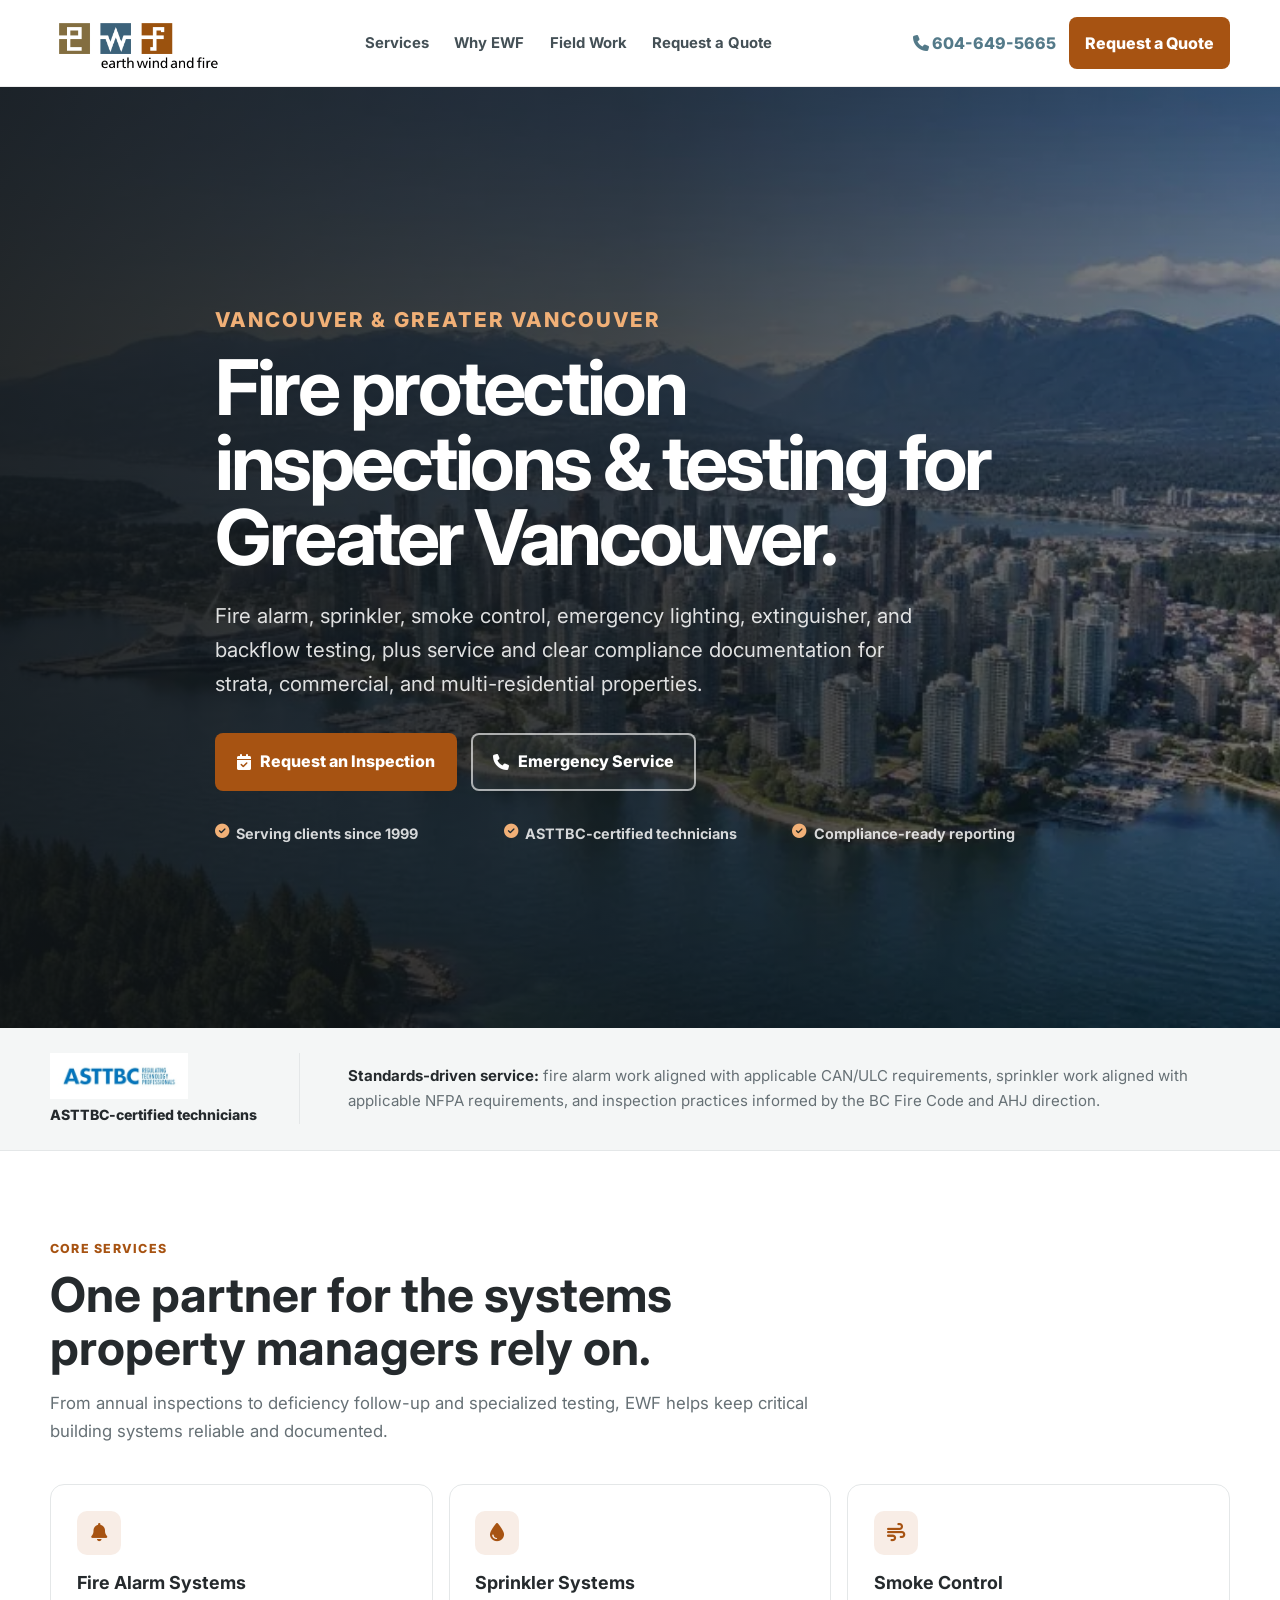
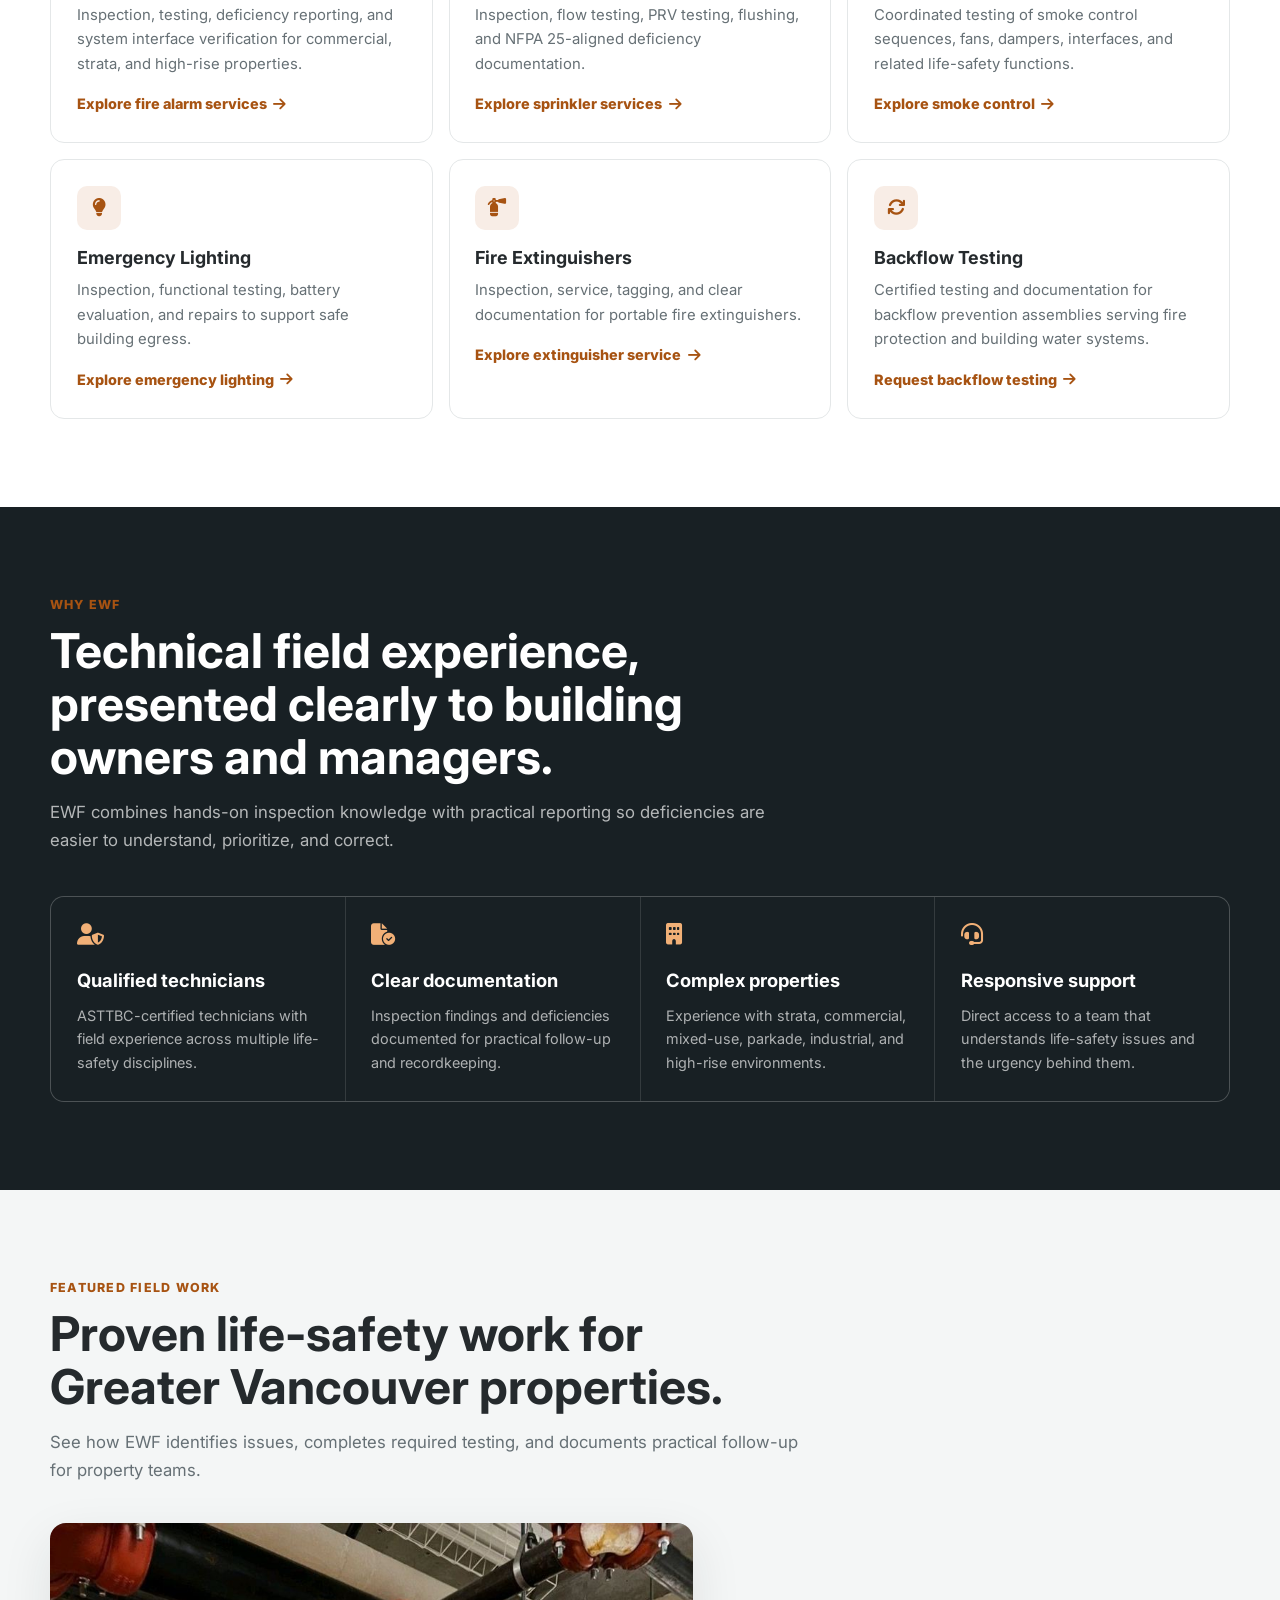
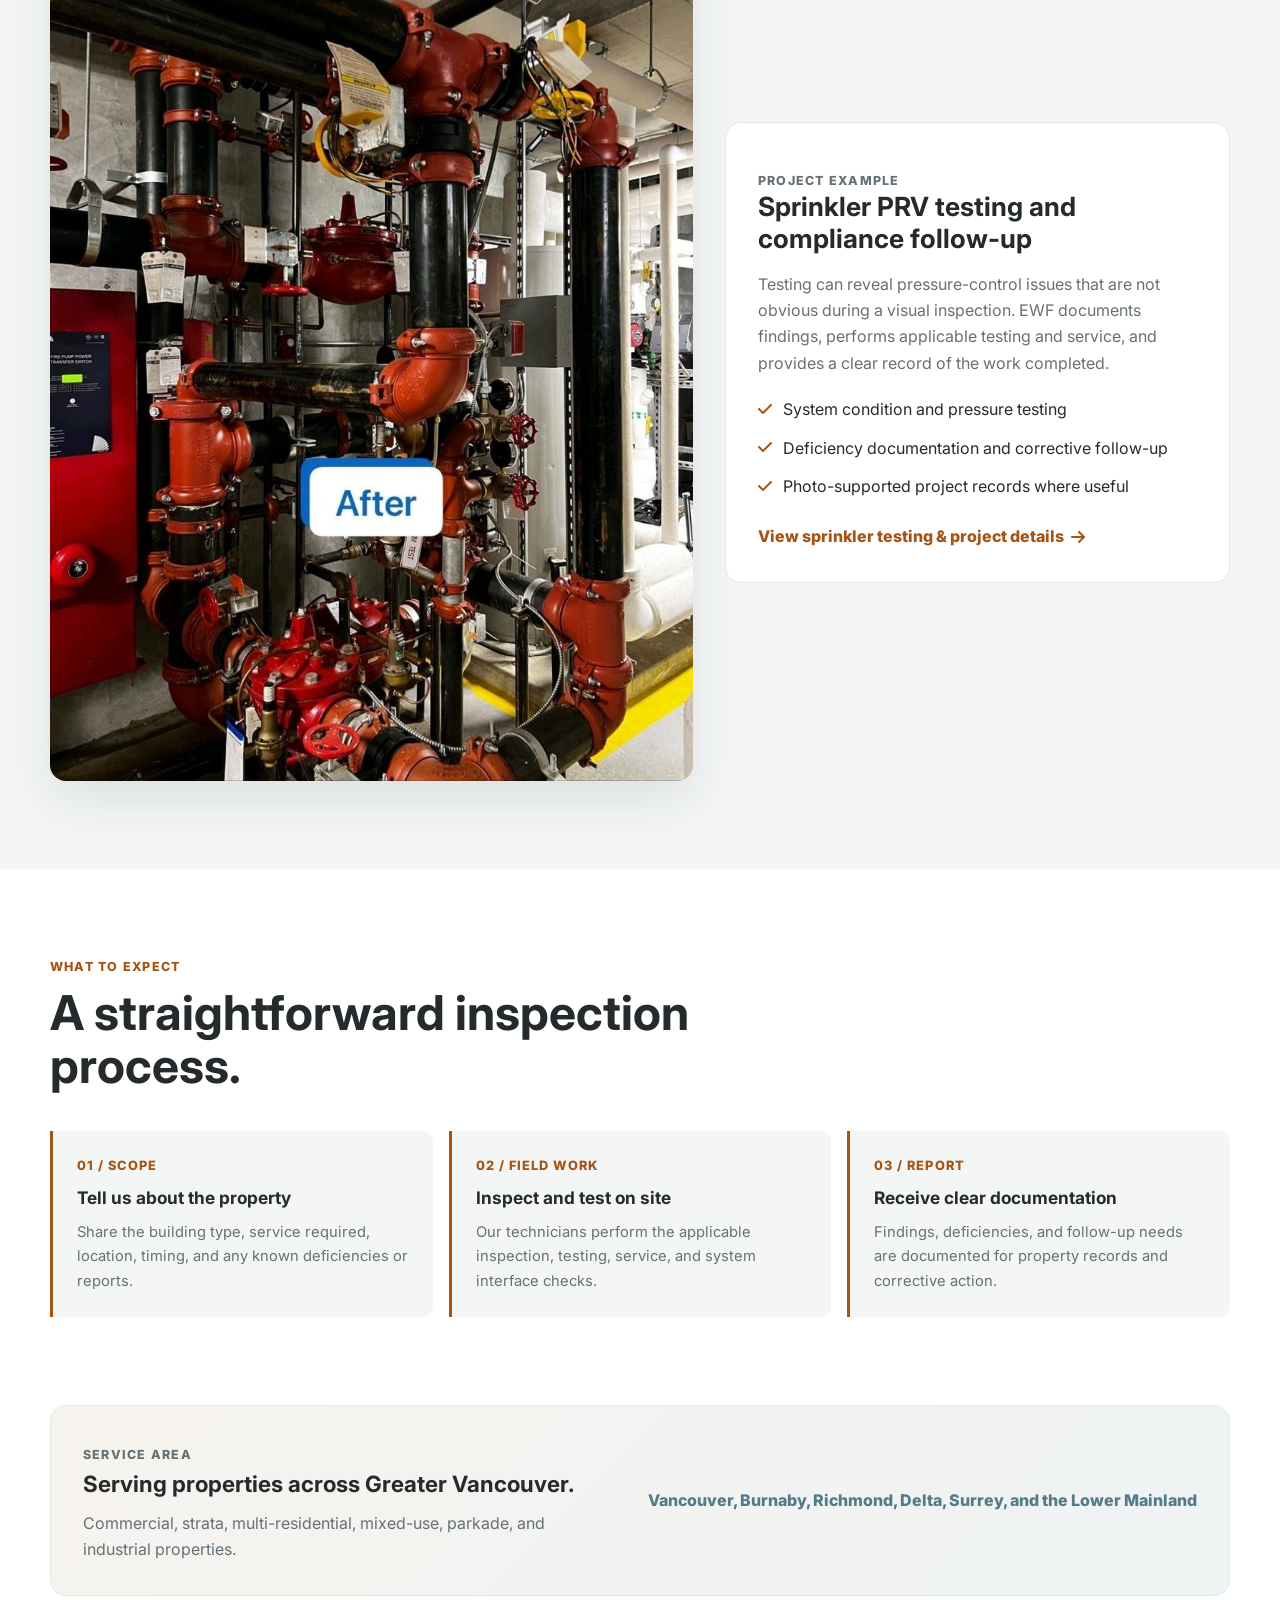
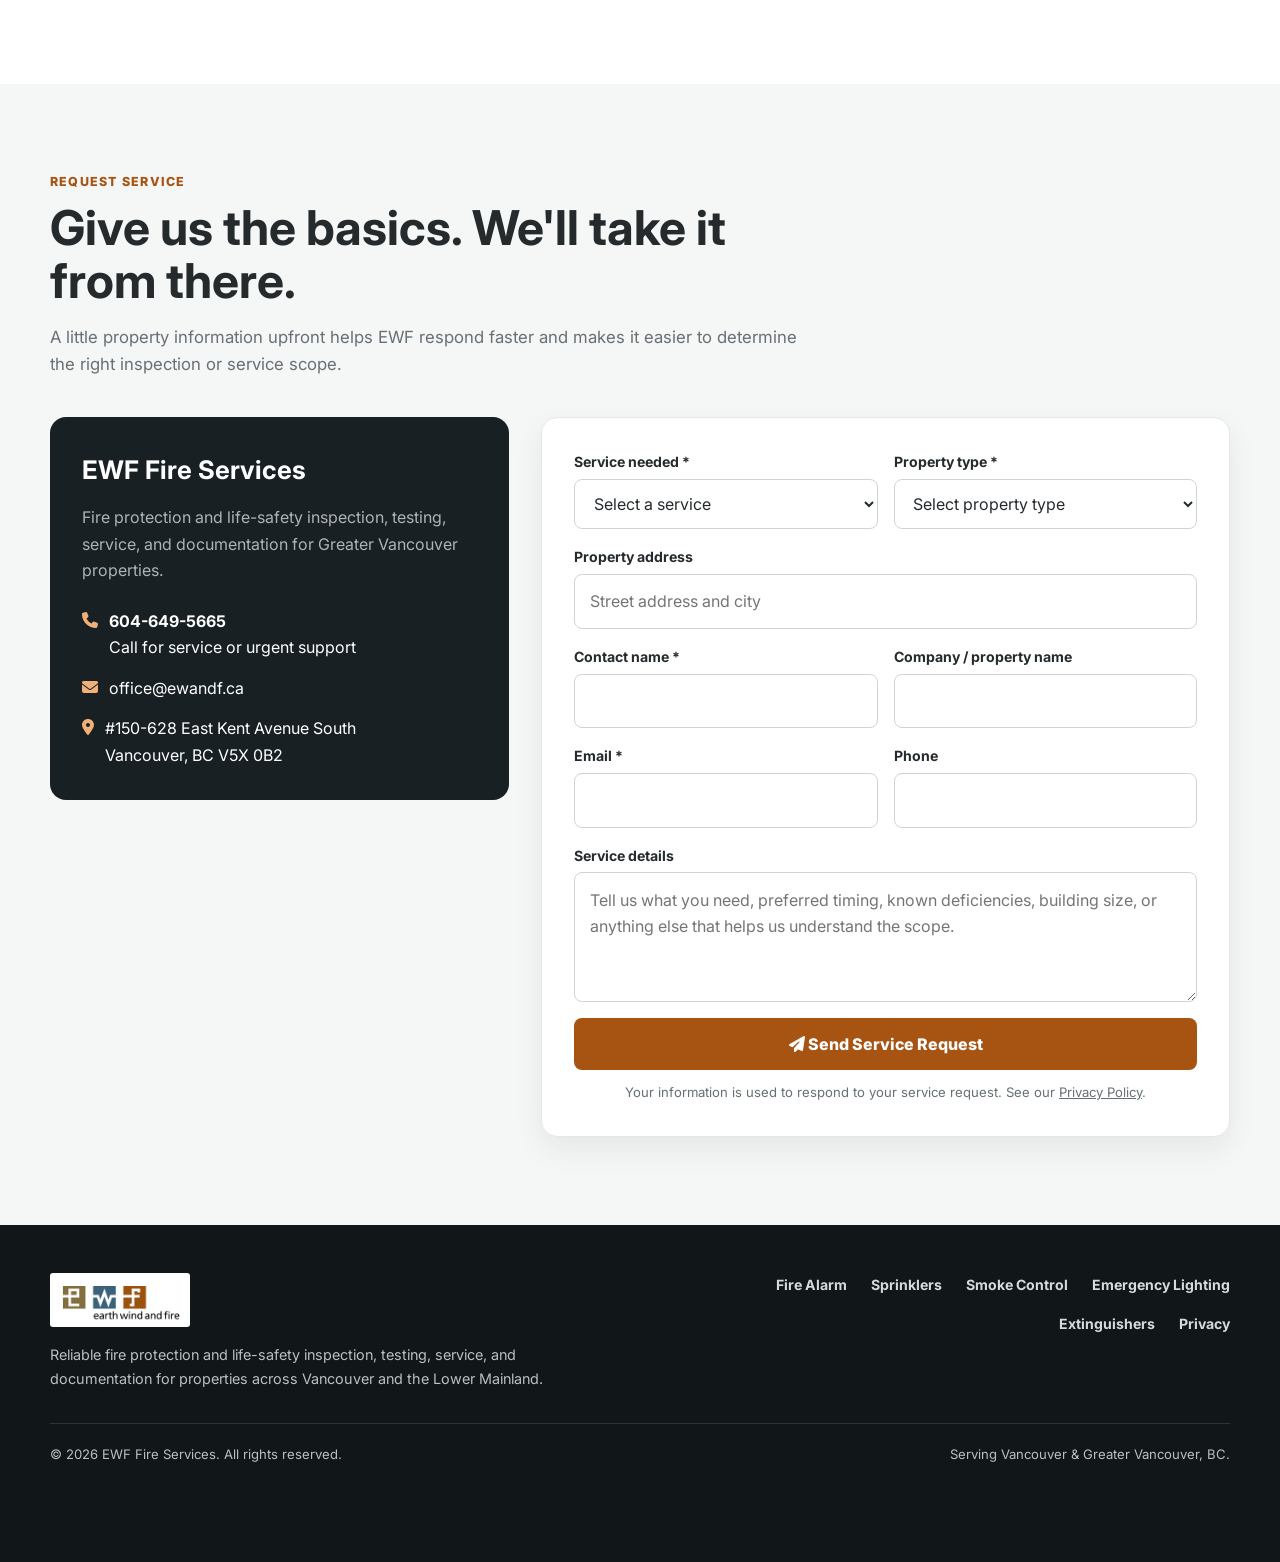
==== index.html @ 4144e609 "Restore canonical clean service URLs" ====
<!DOCTYPE html>
<html lang="en">
<head>
  <meta charset="UTF-8" />
  <meta name="viewport" content="width=device-width, initial-scale=1.0" />
  <meta name="description" content="EWF Fire Services provides fire alarm inspections, sprinkler testing, smoke control coordination, emergency lighting, fire extinguisher, and backflow services throughout Vancouver and the Lower Mainland, BC." />
  <title>Fire Alarm & Life Safety Services in Vancouver, BC | EWF Fire Services</title>
  <link rel="canonical" href="https://ewfservices.ca/" />
  <meta property="og:type" content="website" />
  <meta property="og:site_name" content="EWF Fire Services" />
  <meta property="og:title" content="Fire Alarm & Life Safety Services in Vancouver, BC | EWF Fire Services" />
  <meta property="og:description" content="Inspection, testing, service, and compliance documentation for strata and commercial properties across Greater Vancouver." />
  <meta property="og:url" content="https://ewfservices.ca/" />
  <meta property="og:image" content="https://ewfservices.ca/hero-background.webp" />
  <meta property="og:image:alt" content="EWF Fire Services technician performing fire and life-safety work" />
  <meta name="twitter:card" content="summary_large_image" />
  <meta name="twitter:title" content="Fire Alarm & Life Safety Services in Vancouver, BC | EWF Fire Services" />
  <meta name="twitter:description" content="Inspection, testing, service, and compliance documentation for strata and commercial properties across Greater Vancouver." />
  <meta name="twitter:image" content="https://ewfservices.ca/hero-background.webp" />
  <meta name="twitter:image:alt" content="EWF Fire Services technician performing fire and life-safety work" />
  <link rel="icon" type="image/x-icon" href="favicon.ico" />
  <link rel="preconnect" href="https://fonts.googleapis.com">
  <link rel="preconnect" href="https://fonts.gstatic.com" crossorigin>
  <link href="https://fonts.googleapis.com/css2?family=Inter:wght@400;500;600;700;800&display=swap" rel="stylesheet">
  <link rel="stylesheet" href="https://cdnjs.cloudflare.com/ajax/libs/font-awesome/6.4.0/css/all.min.css" integrity="sha512-iecdLmaskl7CVkqkXNQ/ZH/XLlvWZOJyj7Yy7tcenmpD1ypASozpmT/E0iPtmFIB46ZmdtAc9eNBvH0H/ZpiBw==" crossorigin="anonymous" referrerpolicy="no-referrer" />

  <script type="application/ld+json">
  {
    "@context": "https://schema.org",
    "@type": ["LocalBusiness", "ProfessionalService"],
    "name": "EWF Fire Services",
    "description": "Fire alarm inspections, sprinkler testing, smoke control system coordination, emergency lighting, fire extinguisher, and backflow services in Vancouver and the Lower Mainland, BC.",
    "url": "https://ewfservices.ca",
    "telephone": "+1-604-649-5665",
    "email": "office@ewandf.ca",
    "address": {
      "@type": "PostalAddress",
      "streetAddress": "#150-628 East Kent Avenue South",
      "addressLocality": "Vancouver",
      "addressRegion": "BC",
      "postalCode": "V5X 0B2",
      "addressCountry": "CA"
    },
    "areaServed": [
      { "@type": "City", "name": "Vancouver" },
      { "@type": "AdministrativeArea", "name": "Greater Vancouver, BC" }
    ],
    "hasOfferCatalog": {
      "@type": "OfferCatalog",
      "name": "Fire Protection & Life Safety Services",
      "itemListElement": [
        {"@type":"Offer","itemOffered":{"@type":"Service","name":"Fire Alarm Inspection & Testing","url":"https://ewfservices.ca/fire-alarm-systems"}},
        {"@type":"Offer","itemOffered":{"@type":"Service","name":"Sprinkler System Testing & NFPA 25 Compliance","url":"https://ewfservices.ca/sprinkler-systems"}},
        {"@type":"Offer","itemOffered":{"@type":"Service","name":"Smoke Control System Testing & Coordination","url":"https://ewfservices.ca/smoke-control-systems"}},
        {"@type":"Offer","itemOffered":{"@type":"Service","name":"Emergency Lighting Testing","url":"https://ewfservices.ca/emergency-lighting"}},
        {"@type":"Offer","itemOffered":{"@type":"Service","name":"Fire Extinguisher Service & Inspection","url":"https://ewfservices.ca/fire-extinguishers"}},
        {"@type":"Offer","itemOffered":{"@type":"Service","name":"Backflow Testing","url":"https://ewfservices.ca/#contact"}}
      ]
    }
  }
  </script>

  <style>
    :root {
      --earth: #857347;
      --wind: #547a89;
      --fire: #a75312;
      --fire-dark: #7d3c0b;
      --ink: #252a2d;
      --muted: #667075;
      --line: #e4e7e8;
      --panel: #f4f6f6;
      --white: #fff;
      --max: 1180px;
      --shadow: 0 18px 50px rgba(28, 37, 41, 0.10);
    }

    * { box-sizing: border-box; margin: 0; padding: 0; }
    html { scroll-behavior: smooth; scroll-padding-top: 92px; }
    body {
      font-family: 'Inter', -apple-system, BlinkMacSystemFont, 'Segoe UI', Arial, sans-serif;
      color: var(--ink);
      background: var(--white);
      line-height: 1.65;
    }
    img { max-width: 100%; display: block; }
    a { color: inherit; }
    button, input, select, textarea { font: inherit; }
    .skip-link { position: absolute; left: -9999px; top: 0; z-index: 9999; background: var(--ink); color: white; padding: .75rem 1rem; }
    .skip-link:focus { left: 1rem; top: 1rem; }
    .container { width: min(calc(100% - 2rem), var(--max)); margin-inline: auto; }
    .eyebrow { color: var(--fire); font-weight: 800; text-transform: uppercase; letter-spacing: .10em; font-size: .78rem; }
    .section-title { font-size: clamp(2rem, 4vw, 3rem); line-height: 1.1; margin-top: .6rem; max-width: 760px; }
    .section-lead { color: var(--muted); font-size: 1.05rem; max-width: 760px; margin-top: 1rem; }

    header {
      position: sticky; top: 0; z-index: 1000;
      background: rgba(255,255,255,.96);
      border-bottom: 1px solid rgba(0,0,0,.07);
      backdrop-filter: blur(12px);
    }
    .nav-shell { height: 86px; display: flex; align-items: center; justify-content: space-between; gap: 2rem; }
    .brand { display: flex; align-items: center; gap: .8rem; text-decoration: none; min-width: 0; }
    .brand img { height: 58px; width: auto; }
    .brand-fallback { display: none; font-weight: 800; letter-spacing: .02em; }
    nav { display: flex; align-items: center; gap: 1.6rem; }
    nav a { text-decoration: none; color: #445056; font-weight: 700; font-size: .93rem; }
    nav a:hover, nav a:focus-visible { color: var(--fire); }
    .nav-actions { display: flex; align-items: center; gap: .8rem; }
    .call-link { text-decoration: none; font-weight: 800; color: var(--wind); white-space: nowrap; }
    .nav-cta { text-decoration: none; background: var(--fire); color: white; padding: .78rem 1rem; border-radius: 8px; font-weight: 800; white-space: nowrap; }
    .menu-toggle { display: none; width: 44px; height: 44px; border: 1px solid var(--line); border-radius: 8px; background: white; color: var(--ink); cursor: pointer; }

    .hero {
      color: white;
      background:
        linear-gradient(90deg, rgba(16,20,22,.91) 0%, rgba(16,20,22,.78) 50%, rgba(16,20,22,.48) 100%),
        url('hero-background.webp') center/cover no-repeat;
      min-height: 620px;
      display: grid;
      align-items: center;
    }
    .hero-inner { padding: 6.5rem 0 6rem; max-width: 850px; }
    .hero .eyebrow { color: #f1b077; }
    .hero h1 { font-size: clamp(2.8rem, 6vw, 5.2rem); line-height: .98; letter-spacing: -.045em; max-width: 900px; margin-top: .8rem; }
    .hero p { color: rgba(255,255,255,.86); font-size: clamp(1.06rem, 2vw, 1.28rem); max-width: 720px; margin-top: 1.5rem; }
    .hero-actions { display: flex; gap: .9rem; flex-wrap: wrap; margin-top: 2rem; }
    .btn { display: inline-flex; align-items: center; justify-content: center; gap: .55rem; min-height: 50px; padding: .86rem 1.25rem; border-radius: 8px; font-weight: 800; text-decoration: none; border: 2px solid transparent; }
    .btn-primary { background: var(--fire); color: white; }
    .btn-primary:hover { background: var(--fire-dark); }
    .btn-secondary { color: white; border-color: rgba(255,255,255,.62); background: rgba(255,255,255,.06); }
    .btn-secondary:hover { background: rgba(255,255,255,.14); }
    .hero-proof { display: grid; grid-template-columns: repeat(3, minmax(0, 1fr)); gap: .75rem 1rem; margin-top: 2.1rem; max-width: 850px; color: rgba(255,255,255,.82); font-size: .9rem; font-weight: 700; }
    .hero-proof span { display: flex; align-items: flex-start; gap: .45rem; line-height: 1.35; }
    .hero-proof i { color: #f1b077; }

    .standards-bar { background: var(--panel); border-bottom: 1px solid var(--line); }
    .standards-inner { display: grid; grid-template-columns: minmax(220px, 250px) minmax(0, 1fr); gap: 3rem; align-items: center; padding: 1.6rem 0; }
    .asttbc { display: flex; flex-direction: column; align-items: flex-start; gap: .45rem; min-width: 0; padding-right: 2rem; border-right: 1px solid var(--line); font-weight: 800; }
    .asttbc img { height: 46px; width: auto; }
    .asttbc span { color: var(--ink); font-size: .88rem; line-height: 1.25; }
    .standards-copy { color: var(--muted); font-size: .94rem; }
    .standards-copy strong { color: var(--ink); }

    section { padding: 5.5rem 0; }
    .services { background: white; }
    .services-grid { display: grid; grid-template-columns: repeat(3, 1fr); gap: 1rem; margin-top: 2.4rem; }
    .service-card { border: 1px solid var(--line); border-radius: 14px; padding: 1.6rem; background: white; transition: transform .2s ease, box-shadow .2s ease, border-color .2s ease; }
    .service-card:hover { transform: translateY(-3px); box-shadow: var(--shadow); border-color: #d6c1b3; }
    .service-icon { width: 44px; height: 44px; border-radius: 10px; background: #f8ede6; color: var(--fire); display: grid; place-items: center; font-size: 1.15rem; }
    .service-card h3 { margin-top: 1rem; font-size: 1.12rem; line-height: 1.3; }
    .service-card p { color: var(--muted); margin-top: .55rem; font-size: .93rem; }
    .service-card a { display: inline-flex; gap: .4rem; align-items: center; margin-top: 1rem; color: var(--fire); font-weight: 800; text-decoration: none; font-size: .9rem; }

    .trust { background: #182024; color: white; }
    .trust .section-title { color: white; }
    .trust .section-lead { color: rgba(255,255,255,.68); }
    .trust-grid { display: grid; grid-template-columns: repeat(4, 1fr); gap: 1px; background: rgba(255,255,255,.12); margin-top: 2.6rem; border: 1px solid rgba(255,255,255,.12); border-radius: 14px; overflow: hidden; }
    .trust-item { padding: 1.6rem; background: #182024; min-height: 160px; }
    .trust-item strong { display: block; font-size: 1.15rem; margin-top: 1rem; }
    .trust-item p { color: rgba(255,255,255,.65); font-size: .9rem; margin-top: .5rem; }
    .trust-item i { color: #f1b077; font-size: 1.35rem; }

    .work { background: var(--panel); }
    .work-grid { display: grid; grid-template-columns: 1.12fr .88fr; gap: 2rem; align-items: center; margin-top: 2.4rem; }
    .work-photo { border-radius: 16px; overflow: hidden; min-height: 390px; background: #dfe4e6; box-shadow: var(--shadow); }
    .work-photo img { width: 100%; height: 100%; min-height: 390px; object-fit: cover; }
    .work-copy { background: white; border: 1px solid var(--line); border-radius: 16px; padding: 2rem; }
    .work-copy h3 { font-size: 1.65rem; line-height: 1.2; }
    .work-copy p { color: var(--muted); margin-top: 1rem; }
    .check-list { list-style: none; margin-top: 1.25rem; display: grid; gap: .75rem; }
    .check-list li { display: flex; gap: .7rem; align-items: flex-start; }
    .check-list i { color: var(--fire); margin-top: .3rem; }
    .text-link { color: var(--fire); font-weight: 800; text-decoration: none; display: inline-flex; gap: .45rem; align-items: center; margin-top: 1.5rem; }

    .process-grid { display: grid; grid-template-columns: repeat(3, 1fr); gap: 1rem; margin-top: 2.4rem; }
    .process-card { padding: 1.5rem; border-left: 3px solid var(--fire); background: var(--panel); border-radius: 0 10px 10px 0; }
    .process-card .num { color: var(--fire); font-weight: 800; font-size: .8rem; letter-spacing: .08em; }
    .process-card h3 { margin-top: .45rem; font-size: 1.08rem; }
    .process-card p { color: var(--muted); font-size: .92rem; margin-top: .5rem; }

    .service-area { padding-top: 0; }
    .area-box { background: linear-gradient(135deg, #f7f3ef, #eef3f4); border: 1px solid var(--line); border-radius: 16px; padding: 2rem; display: grid; grid-template-columns: 1fr auto; gap: 2rem; align-items: center; }
    .area-box h3 { font-size: 1.4rem; }
    .area-box p { color: var(--muted); margin-top: .45rem; }
    .area-cities { font-weight: 800; color: var(--wind); }

    .contact { background: #f5f6f6; }
    .contact-grid { display: grid; grid-template-columns: .8fr 1.2fr; gap: 2rem; margin-top: 2.4rem; align-items: start; }
    .contact-card { background: #182024; color: white; border-radius: 16px; padding: 2rem; }
    .contact-card h3 { font-size: 1.6rem; }
    .contact-card p { color: rgba(255,255,255,.66); margin-top: .8rem; }
    .contact-links { margin-top: 1.5rem; display: grid; gap: .9rem; }
    .contact-links a, .contact-links div { display: flex; align-items: flex-start; gap: .7rem; text-decoration: none; }
    .contact-links i { color: #f1b077; margin-top: .25rem; }

    form { background: white; border: 1px solid var(--line); border-radius: 16px; padding: 2rem; box-shadow: 0 12px 30px rgba(28,37,41,.07); }
    .form-grid { display: grid; grid-template-columns: 1fr 1fr; gap: 1rem; }
    .field { display: grid; gap: .35rem; }
    .field.full { grid-column: 1 / -1; }
    label { font-weight: 700; font-size: .88rem; }
    input, select, textarea { width: 100%; border: 1px solid #cfd5d7; border-radius: 8px; padding: .82rem .9rem; background: white; color: var(--ink); }
    input:focus, select:focus, textarea:focus { outline: 3px solid rgba(84,122,137,.16); border-color: var(--wind); }
    textarea { min-height: 130px; resize: vertical; }
    .submit-btn { width: 100%; margin-top: 1rem; border: 0; background: var(--fire); color: white; min-height: 52px; border-radius: 8px; font-weight: 800; cursor: pointer; }
    .submit-btn:hover { background: var(--fire-dark); }
    .form-note { color: var(--muted); font-size: .82rem; margin-top: .75rem; text-align: center; }
    .honeypot { position: absolute; left: -9999px; }

    footer { background: #111719; color: #b8c0c3; padding: 3rem 0 6rem; }
    .footer-grid { display: grid; grid-template-columns: 1.2fr .8fr; gap: 2rem; }
    .footer-brand img { height: 54px; width: auto; padding: .35rem; border-radius: 3px; background: white; }
    .footer-brand p { margin-top: 1rem; max-width: 560px; font-size: .9rem; }
    .footer-links { display: flex; gap: 1rem 1.5rem; flex-wrap: wrap; justify-content: flex-end; align-content: flex-start; }
    .footer-links a { text-decoration: none; color: #d5dbdd; font-weight: 700; font-size: .88rem; }
    .footer-bottom { border-top: 1px solid #2a3337; margin-top: 2rem; padding-top: 1.3rem; display: flex; justify-content: space-between; gap: 1rem; flex-wrap: wrap; font-size: .82rem; }

    .mobile-action-bar { display: none; }

    @media (max-width: 960px) {
      nav { position: fixed; inset: 86px 1rem auto 1rem; background: white; box-shadow: var(--shadow); border: 1px solid var(--line); border-radius: 12px; padding: 1rem; flex-direction: column; align-items: stretch; gap: .25rem; transform: translateY(-12px); opacity: 0; pointer-events: none; transition: .18s ease; }
      nav.open { transform: translateY(0); opacity: 1; pointer-events: auto; }
      nav a { padding: .8rem; border-radius: 8px; }
      nav a:hover { background: var(--panel); }
      .menu-toggle { display: inline-grid; place-items: center; }
      .nav-actions .nav-cta { display: none; }
      .services-grid { grid-template-columns: repeat(2, 1fr); }
      .trust-grid { grid-template-columns: repeat(2, 1fr); }
      .work-grid, .contact-grid { grid-template-columns: 1fr; }
      .process-grid { grid-template-columns: 1fr; }
      .area-box { grid-template-columns: 1fr; }
    }

    @media (max-width: 640px) {
      .container { width: min(calc(100% - 1.25rem), var(--max)); }
      .nav-shell { height: 74px; }
      nav { inset: 74px .65rem auto .65rem; }
      .brand img { height: 48px; }
      .call-link { display: none; }
      .hero { min-height: auto; }
      .hero-inner { padding: 5.5rem 0 5rem; }
      .hero-actions { display: grid; grid-template-columns: 1fr; }
      .hero-proof { grid-template-columns: 1fr; gap: .65rem; }
      .standards-inner { grid-template-columns: 1fr; gap: 1rem; }
      .asttbc { padding-right: 0; padding-bottom: 1rem; border-right: 0; border-bottom: 1px solid var(--line); }
      section { padding: 4.2rem 0; }
      .services-grid, .trust-grid { grid-template-columns: 1fr; }
      .form-grid { grid-template-columns: 1fr; }
      .field.full { grid-column: auto; }
      .footer-grid { grid-template-columns: 1fr; }
      .footer-links { justify-content: flex-start; }
      footer { padding-bottom: 5.8rem; }
      .mobile-action-bar {
        position: fixed; bottom: 0; left: 0; right: 0; z-index: 1100;
        display: grid; grid-template-columns: 1fr 1fr; gap: 1px;
        background: #d8dcde; border-top: 1px solid #d8dcde;
      }
      .mobile-action-bar a { min-height: 58px; display: flex; align-items: center; justify-content: center; gap: .45rem; text-decoration: none; font-weight: 800; background: white; color: var(--ink); }
      .mobile-action-bar a:last-child { background: var(--fire); color: white; }
    }
  </style>

  <!-- Google tag (gtag.js) -->
  <script async src="https://www.googletagmanager.com/gtag/js?id=G-9ZJPP9CTGQ"></script>
  <script>
    window.dataLayer = window.dataLayer || [];
    function gtag(){dataLayer.push(arguments);}
    gtag('js', new Date());
    gtag('config', 'G-9ZJPP9CTGQ');
  </script>
</head>
<body>
  <a class="skip-link" href="#main">Skip to content</a>

  <header>
    <div class="container nav-shell">
      <a class="brand" href="/" aria-label="EWF Fire Services home">
        <img src="logo.png" alt="EWF Fire Services" onerror="this.style.display='none'; this.nextElementSibling.style.display='inline';" />
        <span class="brand-fallback">EWF FIRE SERVICES</span>
      </a>

      <nav id="primary-nav" aria-label="Primary navigation">
        <a href="#services">Services</a>
        <a href="#why-ewf">Why EWF</a>
        <a href="#work">Field Work</a>
        <a href="#contact">Request a Quote</a>
      </nav>

      <div class="nav-actions">
        <a class="call-link" href="tel:6046495665"><i class="fa-solid fa-phone"></i> 604-649-5665</a>
        <a class="nav-cta" href="#contact">Request a Quote</a>
        <button class="menu-toggle" type="button" aria-expanded="false" aria-controls="primary-nav" aria-label="Open menu">
          <i class="fa-solid fa-bars"></i>
        </button>
      </div>
    </div>
  </header>

  <main id="main">
    <section class="hero">
      <div class="container hero-inner">
        <p class="eyebrow">Vancouver & Greater Vancouver</p>
        <h1>Fire protection inspections &amp; testing for Greater Vancouver.</h1>
        <p>Fire alarm, sprinkler, smoke control, emergency lighting, extinguisher, and backflow testing, plus service and clear compliance documentation for strata, commercial, and multi-residential properties.</p>
        <div class="hero-actions">
          <a class="btn btn-primary" href="#contact"><i class="fa-solid fa-calendar-check"></i> Request an Inspection</a>
          <a class="btn btn-secondary" href="tel:6046495665"><i class="fa-solid fa-phone"></i> Emergency Service</a>
        </div>
        <div class="hero-proof" aria-label="EWF highlights">
          <span><i class="fa-solid fa-circle-check"></i> Serving clients since 1999</span>
          <span><i class="fa-solid fa-circle-check"></i> ASTTBC-certified technicians</span>
          <span><i class="fa-solid fa-circle-check"></i> Compliance-ready reporting</span>
        </div>
      </div>
    </section>

    <div class="standards-bar">
      <div class="container standards-inner">
        <div class="asttbc">
          <img src="/assets/certifications/asttbc-logo.png" alt="ASTTBC" />
          <span>ASTTBC-certified technicians</span>
        </div>
        <p class="standards-copy"><strong>Standards-driven service:</strong> fire alarm work aligned with applicable CAN/ULC requirements, sprinkler work aligned with applicable NFPA requirements, and inspection practices informed by the BC Fire Code and AHJ direction.</p>
      </div>
    </div>

    <section class="services" id="services">
      <div class="container">
        <p class="eyebrow">Core services</p>
        <h2 class="section-title">One partner for the systems property managers rely on.</h2>
        <p class="section-lead">From annual inspections to deficiency follow-up and specialized testing, EWF helps keep critical building systems reliable and documented.</p>

        <div class="services-grid">
          <article class="service-card">
            <div class="service-icon"><i class="fa-solid fa-bell"></i></div>
            <h3>Fire Alarm Systems</h3>
            <p>Inspection, testing, deficiency reporting, and system interface verification for commercial, strata, and high-rise properties.</p>
            <a href="/fire-alarm-systems">Explore fire alarm services <i class="fa-solid fa-arrow-right"></i></a>
          </article>
          <article class="service-card">
            <div class="service-icon"><i class="fa-solid fa-droplet"></i></div>
            <h3>Sprinkler Systems</h3>
            <p>Inspection, flow testing, PRV testing, flushing, and NFPA 25-aligned deficiency documentation.</p>
            <a href="/sprinkler-systems">Explore sprinkler services <i class="fa-solid fa-arrow-right"></i></a>
          </article>
          <article class="service-card">
            <div class="service-icon"><i class="fa-solid fa-wind"></i></div>
            <h3>Smoke Control</h3>
            <p>Coordinated testing of smoke control sequences, fans, dampers, interfaces, and related life-safety functions.</p>
            <a href="/smoke-control-systems">Explore smoke control <i class="fa-solid fa-arrow-right"></i></a>
          </article>
          <article class="service-card">
            <div class="service-icon"><i class="fa-solid fa-lightbulb"></i></div>
            <h3>Emergency Lighting</h3>
            <p>Inspection, functional testing, battery evaluation, and repairs to support safe building egress.</p>
            <a href="/emergency-lighting">Explore emergency lighting <i class="fa-solid fa-arrow-right"></i></a>
          </article>
          <article class="service-card">
            <div class="service-icon"><i class="fa-solid fa-fire-extinguisher"></i></div>
            <h3>Fire Extinguishers</h3>
            <p>Inspection, service, tagging, and clear documentation for portable fire extinguishers.</p>
            <a href="/fire-extinguishers">Explore extinguisher service <i class="fa-solid fa-arrow-right"></i></a>
          </article>
          <article class="service-card">
            <div class="service-icon"><i class="fa-solid fa-arrows-rotate"></i></div>
            <h3>Backflow Testing</h3>
            <p>Certified testing and documentation for backflow prevention assemblies serving fire protection and building water systems.</p>
            <a href="#contact">Request backflow testing <i class="fa-solid fa-arrow-right"></i></a>
          </article>
        </div>
      </div>
    </section>

    <section class="trust" id="why-ewf">
      <div class="container">
        <p class="eyebrow">Why EWF</p>
        <h2 class="section-title">Technical field experience, presented clearly to building owners and managers.</h2>
        <p class="section-lead">EWF combines hands-on inspection knowledge with practical reporting so deficiencies are easier to understand, prioritize, and correct.</p>

        <div class="trust-grid">
          <div class="trust-item">
            <i class="fa-solid fa-user-shield"></i>
            <strong>Qualified technicians</strong>
            <p>ASTTBC-certified technicians with field experience across multiple life-safety disciplines.</p>
          </div>
          <div class="trust-item">
            <i class="fa-solid fa-file-circle-check"></i>
            <strong>Clear documentation</strong>
            <p>Inspection findings and deficiencies documented for practical follow-up and recordkeeping.</p>
          </div>
          <div class="trust-item">
            <i class="fa-solid fa-building"></i>
            <strong>Complex properties</strong>
            <p>Experience with strata, commercial, mixed-use, parkade, industrial, and high-rise environments.</p>
          </div>
          <div class="trust-item">
            <i class="fa-solid fa-headset"></i>
            <strong>Responsive support</strong>
            <p>Direct access to a team that understands life-safety issues and the urgency behind them.</p>
          </div>
        </div>
      </div>
    </section>

    <section class="work" id="work">
      <div class="container">
        <p class="eyebrow">Featured field work</p>
        <h2 class="section-title">Proven life-safety work for Greater Vancouver properties.</h2>
        <p class="section-lead">See how EWF identifies issues, completes required testing, and documents practical follow-up for property teams.</p>

        <div class="work-grid">
          <div class="work-photo">
            <img src="/prv-after.jpg" alt="Completed fire sprinkler pressure reducing valve compliance work" />
          </div>
          <div class="work-copy">
            <p class="eyebrow">Project example</p>
            <h3>Sprinkler PRV testing and compliance follow-up</h3>
            <p>Testing can reveal pressure-control issues that are not obvious during a visual inspection. EWF documents findings, performs applicable testing and service, and provides a clear record of the work completed.</p>
            <ul class="check-list">
              <li><i class="fa-solid fa-check"></i><span>System condition and pressure testing</span></li>
              <li><i class="fa-solid fa-check"></i><span>Deficiency documentation and corrective follow-up</span></li>
              <li><i class="fa-solid fa-check"></i><span>Photo-supported project records where useful</span></li>
            </ul>
            <a class="text-link" href="/sprinkler-systems">View sprinkler testing & project details <i class="fa-solid fa-arrow-right"></i></a>
          </div>
        </div>
      </div>
    </section>

    <section>
      <div class="container">
        <p class="eyebrow">What to expect</p>
        <h2 class="section-title">A straightforward inspection process.</h2>
        <div class="process-grid">
          <div class="process-card">
            <div class="num">01 / SCOPE</div>
            <h3>Tell us about the property</h3>
            <p>Share the building type, service required, location, timing, and any known deficiencies or reports.</p>
          </div>
          <div class="process-card">
            <div class="num">02 / FIELD WORK</div>
            <h3>Inspect and test on site</h3>
            <p>Our technicians perform the applicable inspection, testing, service, and system interface checks.</p>
          </div>
          <div class="process-card">
            <div class="num">03 / REPORT</div>
            <h3>Receive clear documentation</h3>
            <p>Findings, deficiencies, and follow-up needs are documented for property records and corrective action.</p>
          </div>
        </div>
      </div>
    </section>

    <section class="service-area">
      <div class="container">
        <div class="area-box">
          <div>
            <p class="eyebrow">Service area</p>
            <h3>Serving properties across Greater Vancouver.</h3>
            <p>Commercial, strata, multi-residential, mixed-use, parkade, and industrial properties.</p>
          </div>
          <div class="area-cities">Vancouver, Burnaby, Richmond, Delta, Surrey, and the Lower Mainland</div>
        </div>
      </div>
    </section>

    <section class="contact" id="contact">
      <div class="container">
        <p class="eyebrow">Request service</p>
        <h2 class="section-title">Give us the basics. We'll take it from there.</h2>
        <p class="section-lead">A little property information upfront helps EWF respond faster and makes it easier to determine the right inspection or service scope.</p>

        <div class="contact-grid">
          <aside class="contact-card">
            <h3>EWF Fire Services</h3>
            <p>Fire protection and life-safety inspection, testing, service, and documentation for Greater Vancouver properties.</p>
            <div class="contact-links">
              <a href="tel:6046495665"><i class="fa-solid fa-phone"></i><span><strong>604-649-5665</strong><br>Call for service or urgent support</span></a>
              <a href="mailto:office@ewandf.ca"><i class="fa-solid fa-envelope"></i><span>office@ewandf.ca</span></a>
              <div><i class="fa-solid fa-location-dot"></i><span>#150-628 East Kent Avenue South<br>Vancouver, BC V5X 0B2</span></div>
            </div>
          </aside>

          <form action="https://formsubmit.co/office@ewandf.ca" method="POST">
            <input type="hidden" name="_next" value="https://ewfservices.ca/thank-you.html" />
            <input type="hidden" name="_subject" value="New EWF website service request" />
            <div class="honeypot" aria-hidden="true">
              <label for="website">Website</label>
              <input type="text" id="website" name="_honey" tabindex="-1" autocomplete="off" />
            </div>

            <div class="form-grid">
              <div class="field">
                <label for="service">Service needed *</label>
                <select id="service" name="service" required>
                  <option value="">Select a service</option>
                  <option>Fire Alarm</option>
                  <option>Sprinkler</option>
                  <option>Backflow</option>
                  <option>Smoke Control</option>
                  <option>Emergency Lighting</option>
                  <option>Fire Extinguishers</option>
                  <option>Multiple Services</option>
                  <option>Emergency / Troubleshooting</option>
                </select>
              </div>
              <div class="field">
                <label for="property-type">Property type *</label>
                <select id="property-type" name="property_type" required>
                  <option value="">Select property type</option>
                  <option>Strata / Multi-Residential</option>
                  <option>Commercial</option>
                  <option>Industrial</option>
                  <option>Mixed Use</option>
                  <option>Other</option>
                </select>
              </div>
              <div class="field full">
                <label for="property-address">Property address</label>
                <input id="property-address" name="property_address" type="text" autocomplete="street-address" placeholder="Street address and city" />
              </div>
              <div class="field">
                <label for="contact-name">Contact name *</label>
                <input id="contact-name" name="name" type="text" autocomplete="name" required />
              </div>
              <div class="field">
                <label for="company">Company / property name</label>
                <input id="company" name="company" type="text" autocomplete="organization" />
              </div>
              <div class="field">
                <label for="contact-email">Email *</label>
                <input id="contact-email" name="email" type="email" autocomplete="email" required />
              </div>
              <div class="field">
                <label for="contact-phone">Phone</label>
                <input id="contact-phone" name="phone" type="tel" autocomplete="tel" />
              </div>
              <div class="field full">
                <label for="contact-message">Service details</label>
                <textarea id="contact-message" name="message" placeholder="Tell us what you need, preferred timing, known deficiencies, building size, or anything else that helps us understand the scope."></textarea>
              </div>
            </div>

            <button class="submit-btn" type="submit"><i class="fa-solid fa-paper-plane"></i> Send Service Request</button>
            <p class="form-note">Your information is used to respond to your service request. See our <a href="/privacy-policy">Privacy Policy</a>.</p>
          </form>
        </div>
      </div>
    </section>
  </main>

  <footer>
    <div class="container">
      <div class="footer-grid">
        <div class="footer-brand">
          <img src="logo.png" alt="EWF Fire Services" />
          <p>Reliable fire protection and life-safety inspection, testing, service, and documentation for properties across Vancouver and the Lower Mainland.</p>
        </div>
        <div class="footer-links">
          <a href="/fire-alarm-systems">Fire Alarm</a>
          <a href="/sprinkler-systems">Sprinklers</a>
          <a href="/smoke-control-systems">Smoke Control</a>
          <a href="/emergency-lighting">Emergency Lighting</a>
          <a href="/fire-extinguishers">Extinguishers</a>
          <a href="/privacy-policy">Privacy</a>
        </div>
      </div>
      <div class="footer-bottom">
        <span>&copy; 2026 EWF Fire Services. All rights reserved.</span>
        <span>Serving Vancouver & Greater Vancouver, BC.</span>
      </div>
    </div>
  </footer>

  <div class="mobile-action-bar" aria-label="Quick contact actions">
    <a href="tel:6046495665"><i class="fa-solid fa-phone"></i> Call EWF</a>
    <a href="#contact"><i class="fa-solid fa-file-signature"></i> Request Quote</a>
  </div>

  <script>
    const menuToggle = document.querySelector('.menu-toggle');
    const primaryNav = document.getElementById('primary-nav');

    menuToggle?.addEventListener('click', () => {
      const isOpen = primaryNav.classList.toggle('open');
      menuToggle.setAttribute('aria-expanded', String(isOpen));
      menuToggle.setAttribute('aria-label', isOpen ? 'Close menu' : 'Open menu');
      menuToggle.querySelector('i').className = isOpen ? 'fa-solid fa-xmark' : 'fa-solid fa-bars';
    });

    primaryNav?.querySelectorAll('a').forEach(link => {
      link.addEventListener('click', () => {
        primaryNav.classList.remove('open');
        menuToggle?.setAttribute('aria-expanded', 'false');
        menuToggle?.setAttribute('aria-label', 'Open menu');
        const icon = menuToggle?.querySelector('i');
        if (icon) icon.className = 'fa-solid fa-bars';
      });
    });
  </script>
</body>
</html>
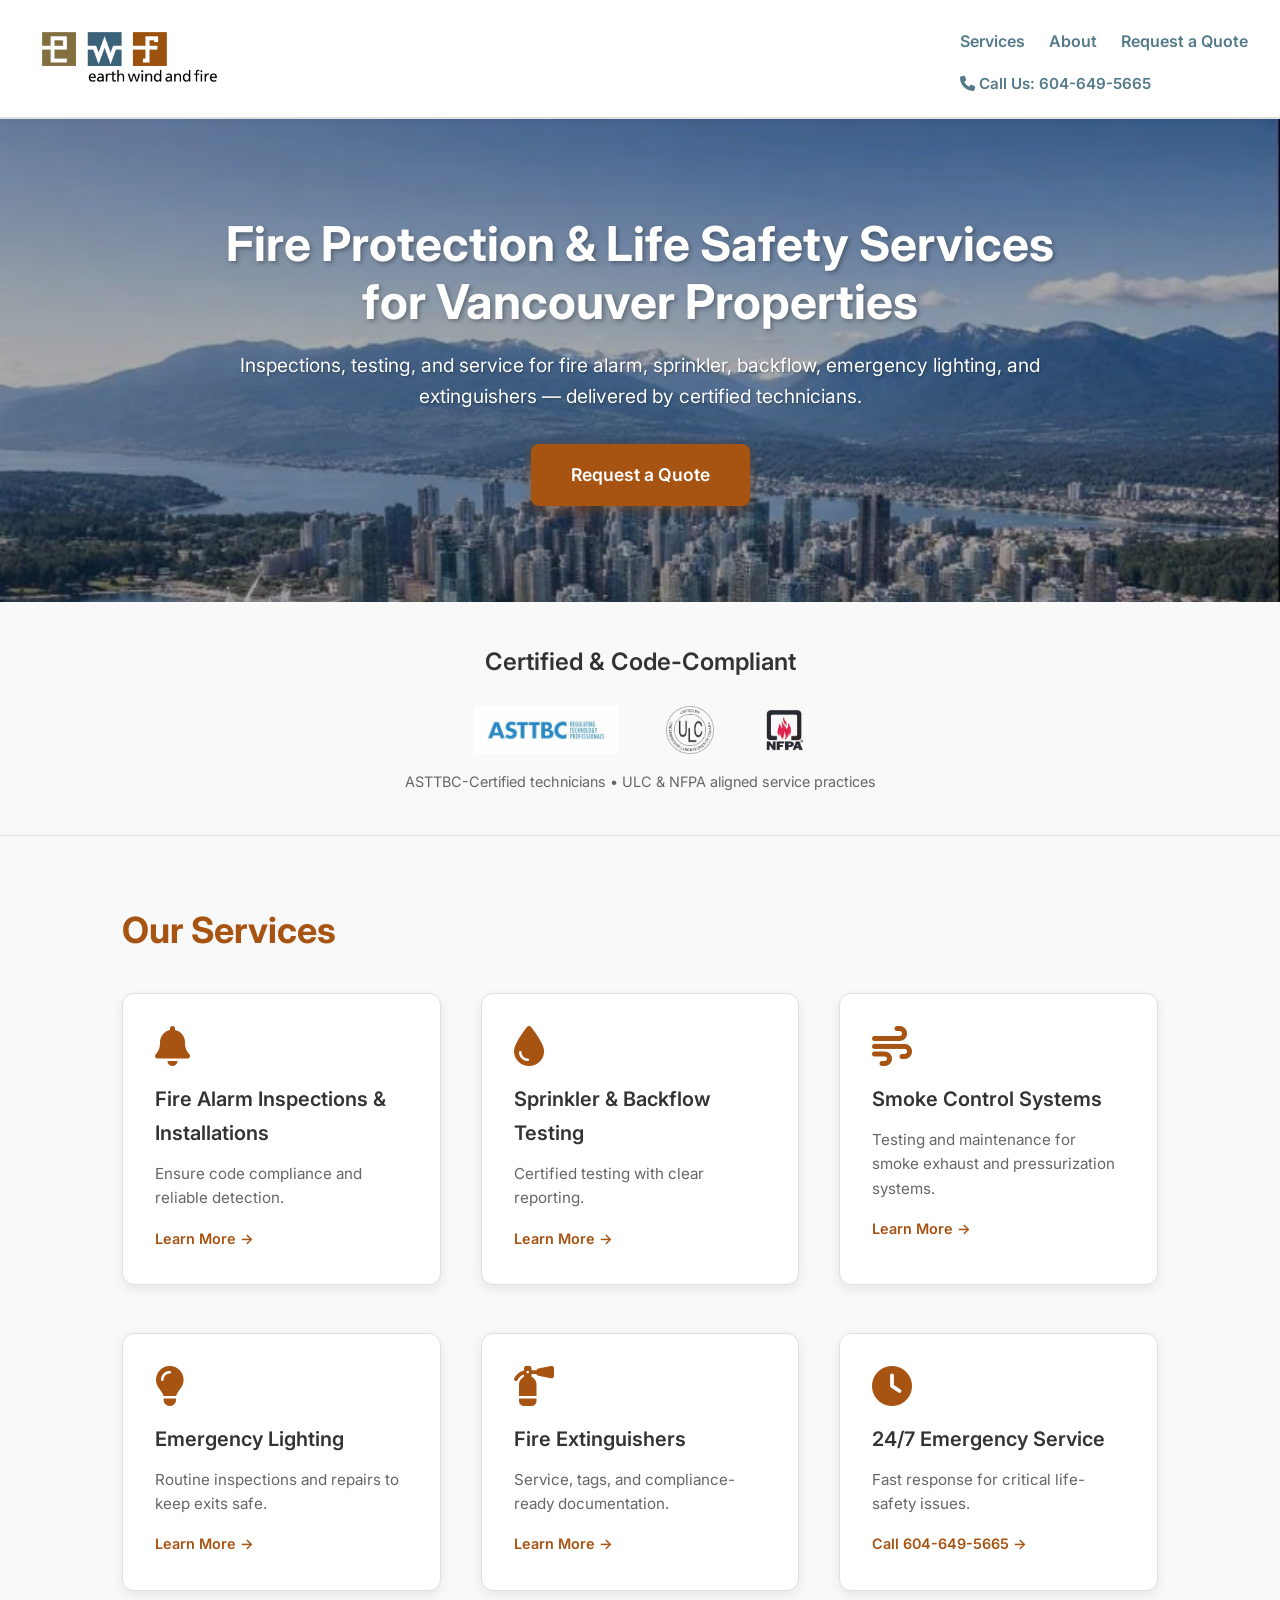
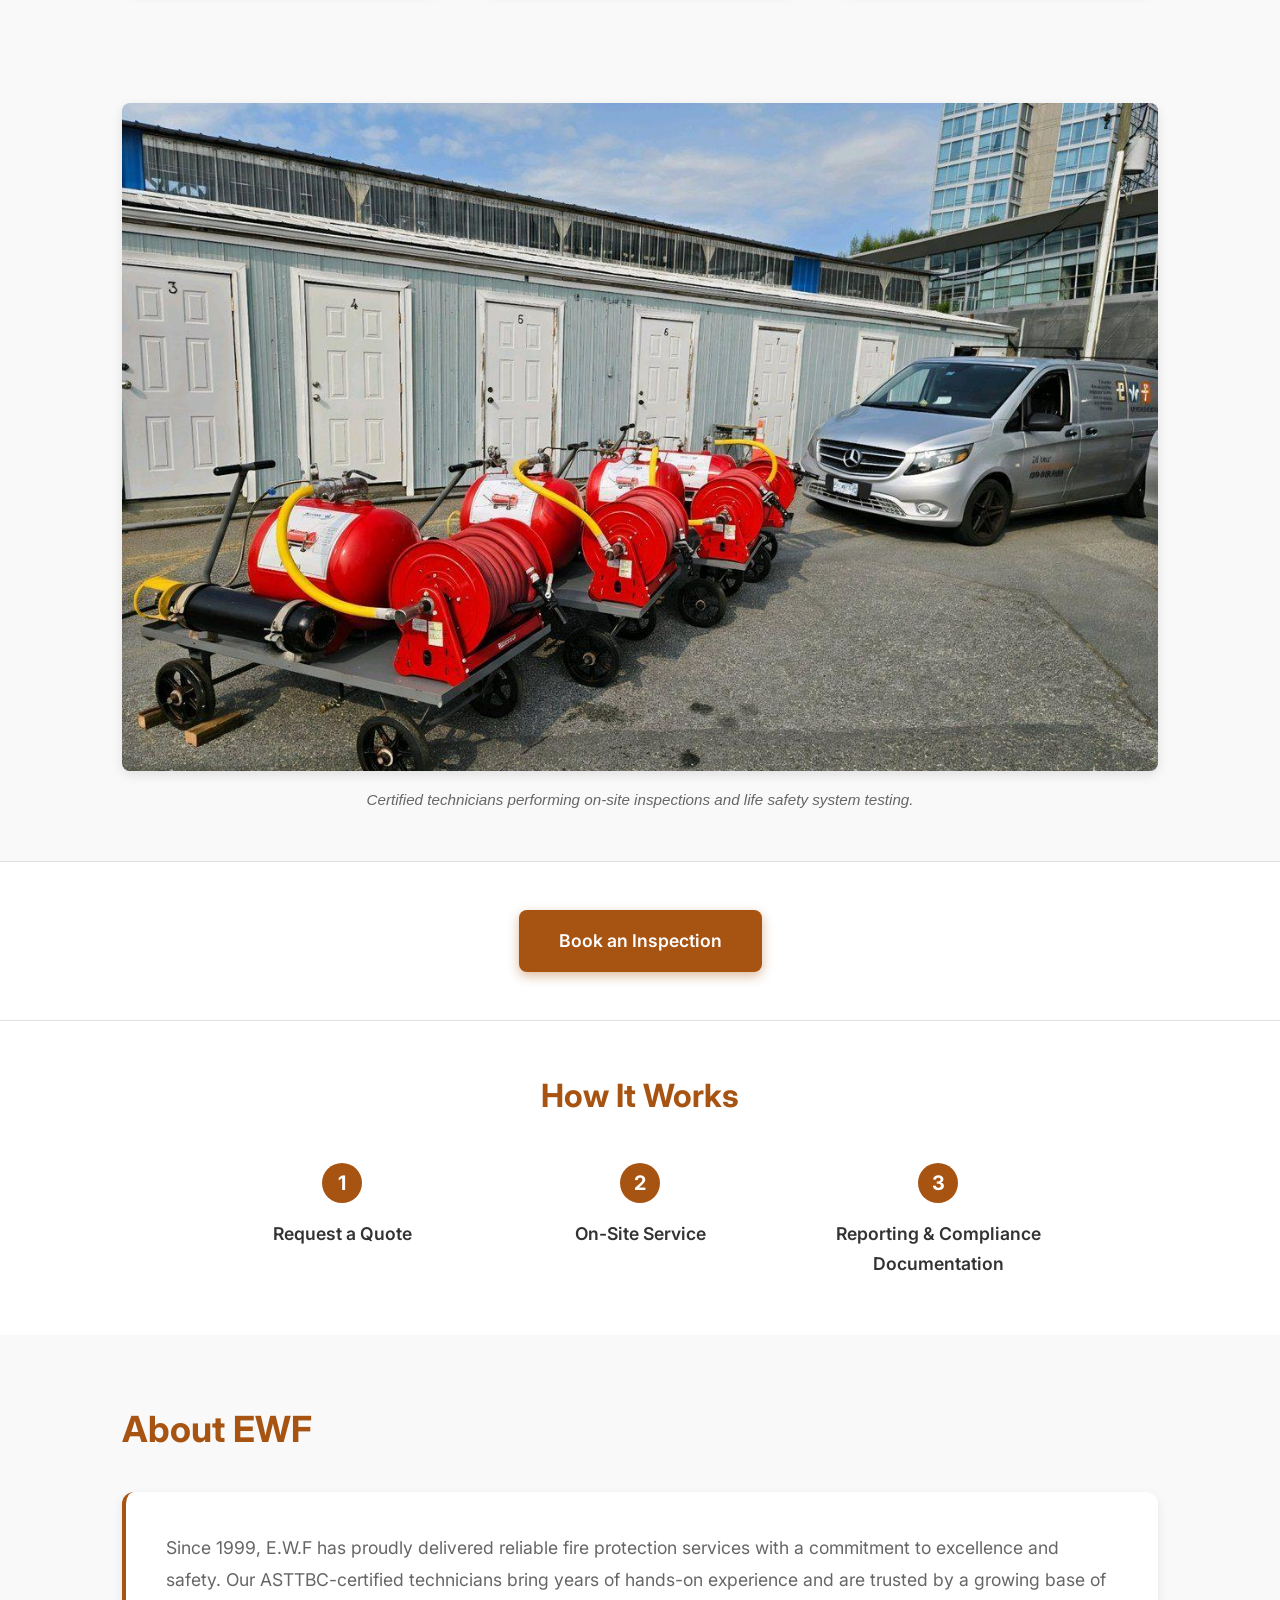
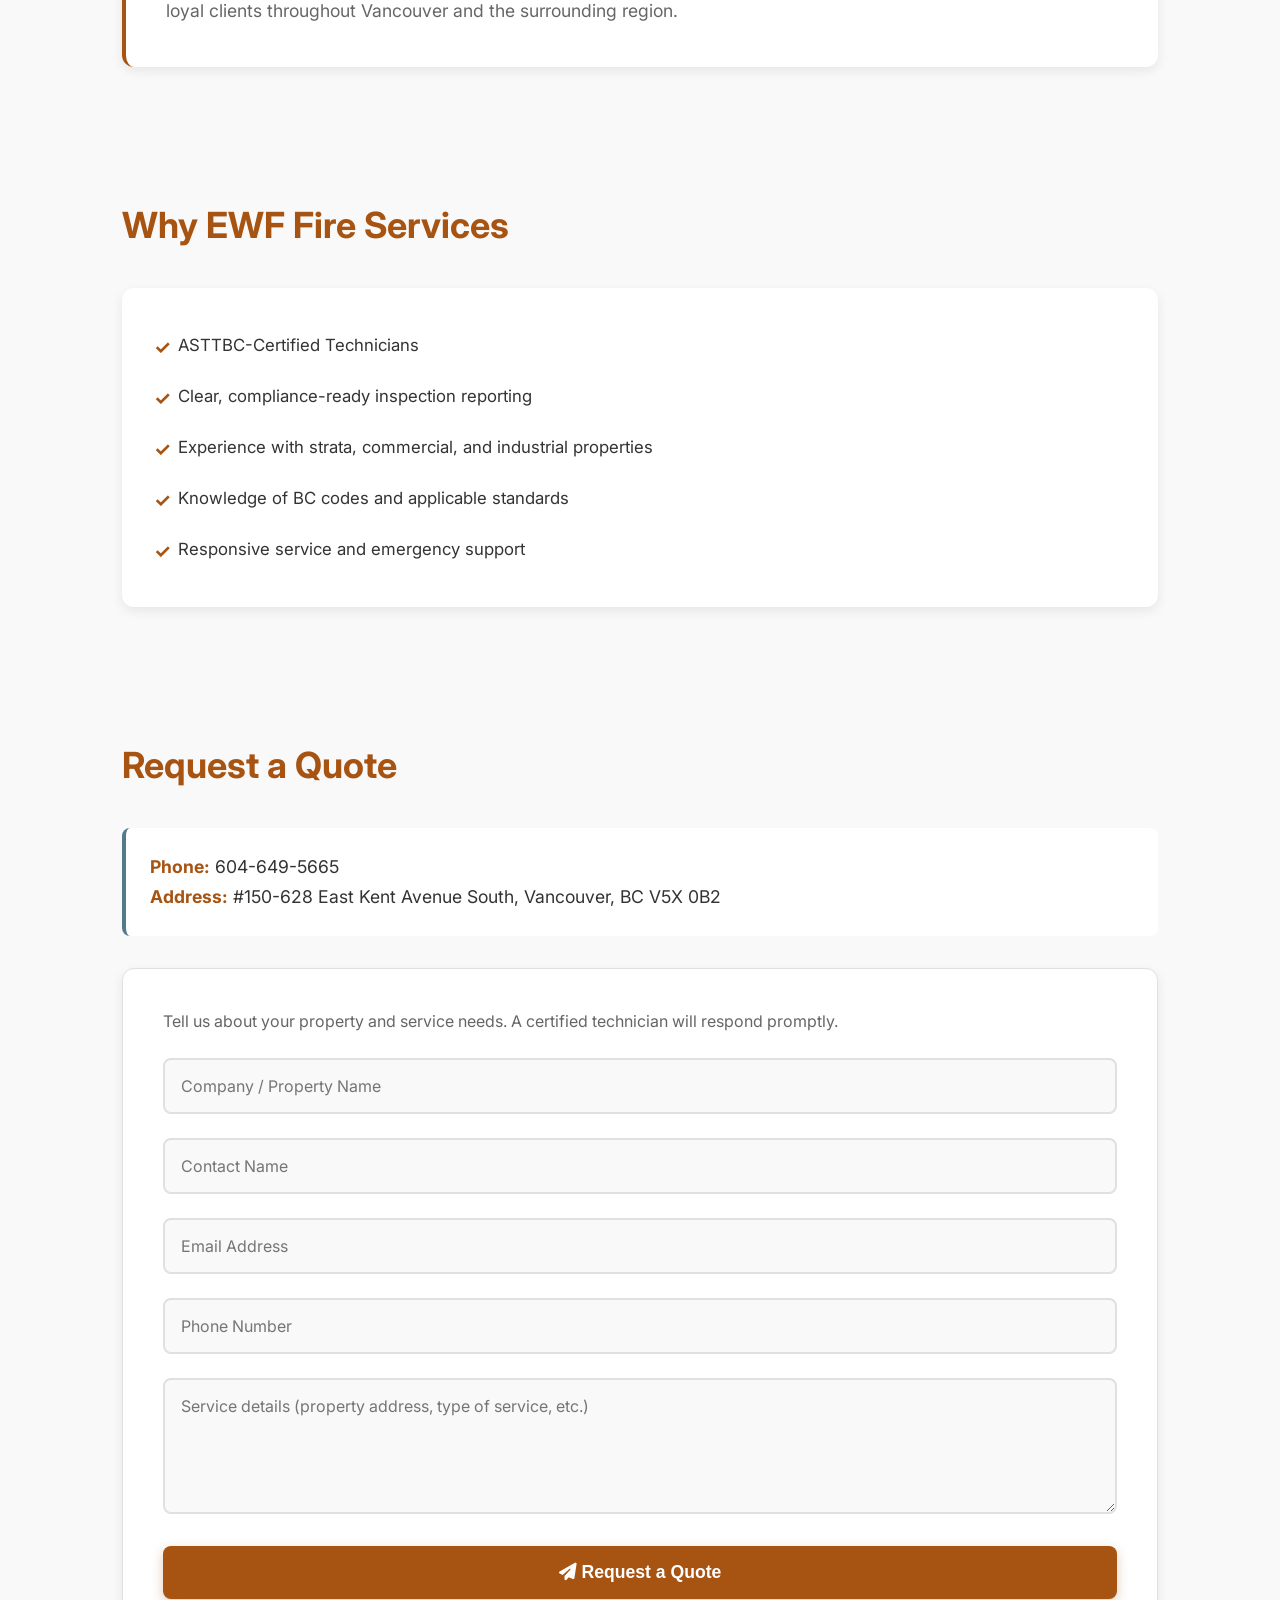
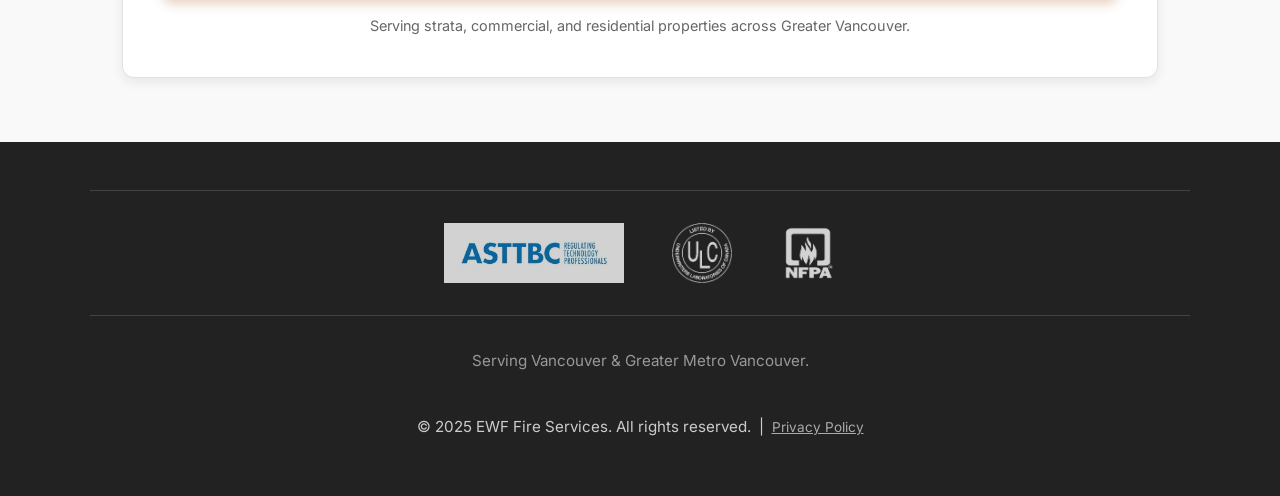
==== commit 2df4ec0d: "Fix uneven services grid card and dedupe shared CSS in index.html The Sprinkler & Backflow Testing c" ====
--- a/index.html
+++ b/index.html
@@ -1,35 +1,34 @@
+
 <!DOCTYPE html>
 <html lang="en">
 <head>
   <meta charset="UTF-8" />
   <meta name="viewport" content="width=device-width, initial-scale=1.0" />
-  <meta name="description" content="EWF Fire Services provides fire alarm inspections, sprinkler testing, smoke control coordination, emergency lighting, fire extinguisher, and backflow services throughout Vancouver and the Lower Mainland, BC." />
-  <title>Fire Alarm & Life Safety Services in Vancouver, BC | EWF Fire Services</title>
+  <meta name="description" content="EWF Fire Services provides fire alarm inspections, sprinkler testing, smoke control coordination, emergency lighting, and fire extinguisher services throughout Vancouver and the Lower Mainland, BC." />
+  <title>Fire Alarm & Life Safety Inspections in Vancouver, BC | EWF Fire Services</title>
   <link rel="canonical" href="https://ewfservices.ca/" />
   <meta property="og:type" content="website" />
   <meta property="og:site_name" content="EWF Fire Services" />
-  <meta property="og:title" content="Fire Alarm & Life Safety Services in Vancouver, BC | EWF Fire Services" />
-  <meta property="og:description" content="Inspection, testing, service, and compliance documentation for strata and commercial properties across Greater Vancouver." />
+  <meta property="og:title" content="Fire Alarm & Life Safety Inspections in Vancouver, BC | EWF Fire Services" />
+  <meta property="og:description" content="EWF Fire Services provides fire alarm inspections, sprinkler testing, smoke control coordination, emergency lighting, and fire extinguisher services throughout Vancouver and the Lower Mainland, BC." />
   <meta property="og:url" content="https://ewfservices.ca/" />
-  <meta property="og:image" content="https://ewfservices.ca/hero-background.webp" />
-  <meta property="og:image:alt" content="EWF Fire Services technician performing fire and life-safety work" />
+  <meta property="og:image" content="https://ewfservices.ca/hero-background.jpg" />
   <meta name="twitter:card" content="summary_large_image" />
-  <meta name="twitter:title" content="Fire Alarm & Life Safety Services in Vancouver, BC | EWF Fire Services" />
-  <meta name="twitter:description" content="Inspection, testing, service, and compliance documentation for strata and commercial properties across Greater Vancouver." />
-  <meta name="twitter:image" content="https://ewfservices.ca/hero-background.webp" />
-  <meta name="twitter:image:alt" content="EWF Fire Services technician performing fire and life-safety work" />
+  <meta name="twitter:title" content="Fire Alarm & Life Safety Inspections in Vancouver, BC | EWF Fire Services" />
+  <meta name="twitter:description" content="EWF Fire Services provides fire alarm inspections, sprinkler testing, smoke control coordination, emergency lighting, and fire extinguisher services throughout Vancouver and the Lower Mainland, BC." />
+  <meta name="twitter:image" content="https://ewfservices.ca/hero-background.jpg" />
   <link rel="icon" type="image/x-icon" href="favicon.ico" />
   <link rel="preconnect" href="https://fonts.googleapis.com">
   <link rel="preconnect" href="https://fonts.gstatic.com" crossorigin>
-  <link href="https://fonts.googleapis.com/css2?family=Inter:wght@400;500;600;700;800&display=swap" rel="stylesheet">
+  <link href="https://fonts.googleapis.com/css2?family=Inter:wght@400;600;700&display=swap" rel="stylesheet">
   <link rel="stylesheet" href="https://cdnjs.cloudflare.com/ajax/libs/font-awesome/6.4.0/css/all.min.css" integrity="sha512-iecdLmaskl7CVkqkXNQ/ZH/XLlvWZOJyj7Yy7tcenmpD1ypASozpmT/E0iPtmFIB46ZmdtAc9eNBvH0H/ZpiBw==" crossorigin="anonymous" referrerpolicy="no-referrer" />
-
+  <link rel="stylesheet" href="/style.css" />
   <script type="application/ld+json">
   {
     "@context": "https://schema.org",
     "@type": ["LocalBusiness", "ProfessionalService"],
     "name": "EWF Fire Services",
-    "description": "Fire alarm inspections, sprinkler testing, smoke control system coordination, emergency lighting, fire extinguisher, and backflow services in Vancouver and the Lower Mainland, BC.",
+    "description": "Fire alarm inspections, sprinkler testing, smoke control system coordination, emergency lighting, and fire extinguisher services in Vancouver and the Lower Mainland, BC.",
     "url": "https://ewfservices.ca",
     "telephone": "+1-604-649-5665",
     "email": "office@ewandf.ca",
@@ -43,223 +42,625 @@
     },
     "areaServed": [
       { "@type": "City", "name": "Vancouver" },
-      { "@type": "AdministrativeArea", "name": "Greater Vancouver, BC" }
+      { "@type": "AdministrativeArea", "name": "Lower Mainland, BC" }
     ],
     "hasOfferCatalog": {
       "@type": "OfferCatalog",
       "name": "Fire Protection & Life Safety Services",
       "itemListElement": [
-        {"@type":"Offer","itemOffered":{"@type":"Service","name":"Fire Alarm Inspection & Testing","url":"https://ewfservices.ca/fire-alarm-systems"}},
-        {"@type":"Offer","itemOffered":{"@type":"Service","name":"Sprinkler System Testing & NFPA 25 Compliance","url":"https://ewfservices.ca/sprinkler-systems"}},
-        {"@type":"Offer","itemOffered":{"@type":"Service","name":"Smoke Control System Testing & Coordination","url":"https://ewfservices.ca/smoke-control-systems"}},
-        {"@type":"Offer","itemOffered":{"@type":"Service","name":"Emergency Lighting Testing","url":"https://ewfservices.ca/emergency-lighting"}},
-        {"@type":"Offer","itemOffered":{"@type":"Service","name":"Fire Extinguisher Service & Inspection","url":"https://ewfservices.ca/fire-extinguishers"}},
-        {"@type":"Offer","itemOffered":{"@type":"Service","name":"Backflow Testing","url":"https://ewfservices.ca/#contact"}}
+        {
+          "@type": "Offer",
+          "itemOffered": {
+            "@type": "Service",
+            "name": "Fire Alarm Inspection & Testing",
+            "url": "https://ewfservices.ca/fire-alarm-systems"
+          }
+        },
+        {
+          "@type": "Offer",
+          "itemOffered": {
+            "@type": "Service",
+            "name": "Sprinkler System Testing & NFPA 25 Compliance",
+            "url": "https://ewfservices.ca/sprinkler-systems"
+          }
+        },
+        {
+          "@type": "Offer",
+          "itemOffered": {
+            "@type": "Service",
+            "name": "Smoke Control System Testing & Coordination",
+            "url": "https://ewfservices.ca/smoke-control-systems"
+          }
+        },
+        {
+          "@type": "Offer",
+          "itemOffered": {
+            "@type": "Service",
+            "name": "Emergency Lighting Testing",
+            "url": "https://ewfservices.ca/emergency-lighting"
+          }
+        },
+        {
+          "@type": "Offer",
+          "itemOffered": {
+            "@type": "Service",
+            "name": "Fire Extinguisher Service & Inspection",
+            "url": "https://ewfservices.ca/fire-extinguishers"
+          }
+        }
       ]
     }
   }
   </script>
-
   <style>
-    :root {
-      --earth: #857347;
-      --wind: #547a89;
-      --fire: #a75312;
-      --fire-dark: #7d3c0b;
-      --ink: #252a2d;
-      --muted: #667075;
-      --line: #e4e7e8;
-      --panel: #f4f6f6;
-      --white: #fff;
-      --max: 1180px;
-      --shadow: 0 18px 50px rgba(28, 37, 41, 0.10);
-    }
-
-    * { box-sizing: border-box; margin: 0; padding: 0; }
-    html { scroll-behavior: smooth; scroll-padding-top: 92px; }
-    body {
-      font-family: 'Inter', -apple-system, BlinkMacSystemFont, 'Segoe UI', Arial, sans-serif;
-      color: var(--ink);
+    nav a {
+      font-weight: 600; 
+      color: var(--wind); 
+      text-decoration: none;
+      transition: all 0.3s ease;
+      position: relative;
+      padding: 0.5rem 0;
+    }
+    
+    nav a:hover {
+      color: var(--fire);
+    }
+    
+    nav a::after {
+      content: '';
+      position: absolute;
+      bottom: 0;
+      left: 0;
+      width: 0;
+      height: 2px;
+      background: var(--fire);
+      transition: width 0.3s ease;
+    }
+    
+    nav a:hover::after {
+      width: 100%;
+    }
+    
+    .hero {
+      background: linear-gradient(rgba(0, 0, 0, 0.25), rgba(0, 0, 0, 0.25)), url('hero-background.webp');
+      background-size: cover;
+      background-position: center top;
+      background-repeat: no-repeat;
+      color: #fff; 
+      text-align: center; 
+      padding: 6rem 2rem;
+      position: relative;
+      overflow: hidden;
+    }
+    
+    .hero::before {
+      content: '';
+      position: absolute;
+      top: 0;
+      left: 0;
+      right: 0;
+      bottom: 0;
+      background: rgba(0,0,0,0.1);
+      z-index: 1;
+    }
+    
+    .hero-content {
+      position: relative;
+      z-index: 2;
+      max-width: 900px;
+      margin: 0 auto;
+    }
+    
+    .hero h1 {
+      font-size: 3rem;
+      font-weight: 700;
+      margin-bottom: 1.25rem;
+      text-shadow: 2px 2px 4px rgba(0,0,0,0.3);
+      line-height: 1.2;
+    }
+    
+    .hero p {
+      font-size: 1.2rem;
+      font-weight: 400;
+      text-shadow: 1px 1px 2px rgba(0,0,0,0.3);
+      margin-bottom: 2rem;
+      line-height: 1.6;
+    }
+    
+    .cta-button {
+      display: inline-block;
+      padding: 1rem 2.5rem;
+      background: var(--fire);
+      color: var(--white);
+      text-decoration: none;
+      border-radius: 8px;
+      font-size: 1.1rem;
+      font-weight: 600;
+      transition: all 0.3s ease;
+      box-shadow: 0 4px 12px rgba(167, 83, 18, 0.4);
+    }
+    
+    .cta-button:hover {
+      background: #8b4410;
+      transform: translateY(-2px);
+      box-shadow: 0 6px 16px rgba(167, 83, 18, 0.5);
+    }
+    
+    .section { 
+      max-width: 1100px; 
+      margin: 0 auto; 
+      padding: 4rem 2rem; 
+    }
+    
+    .section h2 { 
+      color: var(--fire); 
+      margin-bottom: 2rem;
+      font-size: 2.25rem;
+      font-weight: 700;
+    }
+    
+    .services-grid {
+      display: grid;
+      grid-template-columns: repeat(auto-fit, minmax(250px, 1fr));
+      gap: 2.5rem;
+      row-gap: 3rem;
+      margin-top: 2rem;
+    }
+    
+    .service-card {
       background: var(--white);
-      line-height: 1.65;
-    }
-    img { max-width: 100%; display: block; }
-    a { color: inherit; }
-    button, input, select, textarea { font: inherit; }
-    .skip-link { position: absolute; left: -9999px; top: 0; z-index: 9999; background: var(--ink); color: white; padding: .75rem 1rem; }
-    .skip-link:focus { left: 1rem; top: 1rem; }
-    .container { width: min(calc(100% - 2rem), var(--max)); margin-inline: auto; }
-    .eyebrow { color: var(--fire); font-weight: 800; text-transform: uppercase; letter-spacing: .10em; font-size: .78rem; }
-    .section-title { font-size: clamp(2rem, 4vw, 3rem); line-height: 1.1; margin-top: .6rem; max-width: 760px; }
-    .section-lead { color: var(--muted); font-size: 1.05rem; max-width: 760px; margin-top: 1rem; }
-
-    header {
-      position: sticky; top: 0; z-index: 1000;
-      background: rgba(255,255,255,.96);
-      border-bottom: 1px solid rgba(0,0,0,.07);
-      backdrop-filter: blur(12px);
-    }
-    .nav-shell { height: 86px; display: flex; align-items: center; justify-content: space-between; gap: 2rem; }
-    .brand { display: flex; align-items: center; gap: .8rem; text-decoration: none; min-width: 0; }
-    .brand img { height: 58px; width: auto; }
-    .brand-fallback { display: none; font-weight: 800; letter-spacing: .02em; }
-    nav { display: flex; align-items: center; gap: 1.6rem; }
-    nav a { text-decoration: none; color: #445056; font-weight: 700; font-size: .93rem; }
-    nav a:hover, nav a:focus-visible { color: var(--fire); }
-    .nav-actions { display: flex; align-items: center; gap: .8rem; }
-    .call-link { text-decoration: none; font-weight: 800; color: var(--wind); white-space: nowrap; }
-    .nav-cta { text-decoration: none; background: var(--fire); color: white; padding: .78rem 1rem; border-radius: 8px; font-weight: 800; white-space: nowrap; }
-    .menu-toggle { display: none; width: 44px; height: 44px; border: 1px solid var(--line); border-radius: 8px; background: white; color: var(--ink); cursor: pointer; }
-
-    .hero {
-      color: white;
-      background:
-        linear-gradient(90deg, rgba(16,20,22,.91) 0%, rgba(16,20,22,.78) 50%, rgba(16,20,22,.48) 100%),
-        url('hero-background.webp') center/cover no-repeat;
-      min-height: 620px;
-      display: grid;
+      padding: 2rem;
+      border-radius: 12px;
+      box-shadow: 0 4px 12px rgba(0,0,0,0.08);
+      transition: all 0.3s ease;
+      border: 1px solid var(--border-color);
+    }
+    
+    .service-card:hover {
+      transform: translateY(-5px);
+      box-shadow: 0 8px 24px rgba(0,0,0,0.12);
+    }
+    
+    .service-card i {
+      font-size: 2.5rem;
+      color: var(--fire);
+      margin-bottom: 1rem;
+      display: block;
+    }
+    
+    .service-card h3 {
+      font-size: 1.25rem;
+      color: var(--text-dark);
+      margin-bottom: 0.75rem;
+      font-weight: 600;
+    }
+    
+    .service-card p {
+      color: var(--text-light);
+      line-height: 1.6;
+      font-size: 0.95rem;
+    }
+    
+    .service-link {
+      display: inline-block;
+      color: var(--fire);
+      text-decoration: none;
+      font-size: 0.9rem;
+      font-weight: 600;
+      margin-top: 1rem;
+      transition: color 0.2s ease;
+    }
+
+    .service-link:hover {
+      color: #8b4410;
+      text-decoration: underline;
+    }
+
+    .phone-number a {
+      color: inherit;
+      text-decoration: none;
+    }
+
+    .phone-number a:hover {
+      color: var(--fire);
+    }
+    
+    .cta-section {
+      text-align: center;
+      padding: 3rem 2rem;
+      background: var(--white);
+      border-top: 1px solid var(--border-color);
+      border-bottom: 1px solid var(--border-color);
+    }
+    
+    .certifications-strip {
+      background: var(--light-bg);
+      padding: 2.5rem 2rem;
+      text-align: center;
+      border-bottom: 1px solid var(--border-color);
+    }
+    
+    .certifications-strip h3 {
+      font-size: 1.5rem;
+      color: var(--text-dark);
+      margin-bottom: 1.5rem;
+      font-weight: 600;
+    }
+    
+    .cert-logos-row {
+      display: flex;
+      justify-content: center;
       align-items: center;
-    }
-    .hero-inner { padding: 6.5rem 0 6rem; max-width: 850px; }
-    .hero .eyebrow { color: #f1b077; }
-    .hero h1 { font-size: clamp(2.8rem, 6vw, 5.2rem); line-height: .98; letter-spacing: -.045em; max-width: 900px; margin-top: .8rem; }
-    .hero p { color: rgba(255,255,255,.86); font-size: clamp(1.06rem, 2vw, 1.28rem); max-width: 720px; margin-top: 1.5rem; }
-    .hero-actions { display: flex; gap: .9rem; flex-wrap: wrap; margin-top: 2rem; }
-    .btn { display: inline-flex; align-items: center; justify-content: center; gap: .55rem; min-height: 50px; padding: .86rem 1.25rem; border-radius: 8px; font-weight: 800; text-decoration: none; border: 2px solid transparent; }
-    .btn-primary { background: var(--fire); color: white; }
-    .btn-primary:hover { background: var(--fire-dark); }
-    .btn-secondary { color: white; border-color: rgba(255,255,255,.62); background: rgba(255,255,255,.06); }
-    .btn-secondary:hover { background: rgba(255,255,255,.14); }
-    .hero-proof { display: grid; grid-template-columns: repeat(3, minmax(0, 1fr)); gap: .75rem 1rem; margin-top: 2.1rem; max-width: 850px; color: rgba(255,255,255,.82); font-size: .9rem; font-weight: 700; }
-    .hero-proof span { display: flex; align-items: flex-start; gap: .45rem; line-height: 1.35; }
-    .hero-proof i { color: #f1b077; }
-
-    .standards-bar { background: var(--panel); border-bottom: 1px solid var(--line); }
-    .standards-inner { display: grid; grid-template-columns: minmax(220px, 250px) minmax(0, 1fr); gap: 3rem; align-items: center; padding: 1.6rem 0; }
-    .asttbc { display: flex; flex-direction: column; align-items: flex-start; gap: .45rem; min-width: 0; padding-right: 2rem; border-right: 1px solid var(--line); font-weight: 800; }
-    .asttbc img { height: 46px; width: auto; }
-    .asttbc span { color: var(--ink); font-size: .88rem; line-height: 1.25; }
-    .standards-copy { color: var(--muted); font-size: .94rem; }
-    .standards-copy strong { color: var(--ink); }
-
-    section { padding: 5.5rem 0; }
-    .services { background: white; }
-    .services-grid { display: grid; grid-template-columns: repeat(3, 1fr); gap: 1rem; margin-top: 2.4rem; }
-    .service-card { border: 1px solid var(--line); border-radius: 14px; padding: 1.6rem; background: white; transition: transform .2s ease, box-shadow .2s ease, border-color .2s ease; }
-    .service-card:hover { transform: translateY(-3px); box-shadow: var(--shadow); border-color: #d6c1b3; }
-    .service-icon { width: 44px; height: 44px; border-radius: 10px; background: #f8ede6; color: var(--fire); display: grid; place-items: center; font-size: 1.15rem; }
-    .service-card h3 { margin-top: 1rem; font-size: 1.12rem; line-height: 1.3; }
-    .service-card p { color: var(--muted); margin-top: .55rem; font-size: .93rem; }
-    .service-card a { display: inline-flex; gap: .4rem; align-items: center; margin-top: 1rem; color: var(--fire); font-weight: 800; text-decoration: none; font-size: .9rem; }
-
-    .trust { background: #182024; color: white; }
-    .trust .section-title { color: white; }
-    .trust .section-lead { color: rgba(255,255,255,.68); }
-    .trust-grid { display: grid; grid-template-columns: repeat(4, 1fr); gap: 1px; background: rgba(255,255,255,.12); margin-top: 2.6rem; border: 1px solid rgba(255,255,255,.12); border-radius: 14px; overflow: hidden; }
-    .trust-item { padding: 1.6rem; background: #182024; min-height: 160px; }
-    .trust-item strong { display: block; font-size: 1.15rem; margin-top: 1rem; }
-    .trust-item p { color: rgba(255,255,255,.65); font-size: .9rem; margin-top: .5rem; }
-    .trust-item i { color: #f1b077; font-size: 1.35rem; }
-
-    .work { background: var(--panel); }
-    .work-grid { display: grid; grid-template-columns: 1.12fr .88fr; gap: 2rem; align-items: center; margin-top: 2.4rem; }
-    .work-photo { border-radius: 16px; overflow: hidden; min-height: 390px; background: #dfe4e6; box-shadow: var(--shadow); }
-    .work-photo img { width: 100%; height: 100%; min-height: 390px; object-fit: cover; }
-    .work-copy { background: white; border: 1px solid var(--line); border-radius: 16px; padding: 2rem; }
-    .work-copy h3 { font-size: 1.65rem; line-height: 1.2; }
-    .work-copy p { color: var(--muted); margin-top: 1rem; }
-    .check-list { list-style: none; margin-top: 1.25rem; display: grid; gap: .75rem; }
-    .check-list li { display: flex; gap: .7rem; align-items: flex-start; }
-    .check-list i { color: var(--fire); margin-top: .3rem; }
-    .text-link { color: var(--fire); font-weight: 800; text-decoration: none; display: inline-flex; gap: .45rem; align-items: center; margin-top: 1.5rem; }
-
-    .process-grid { display: grid; grid-template-columns: repeat(3, 1fr); gap: 1rem; margin-top: 2.4rem; }
-    .process-card { padding: 1.5rem; border-left: 3px solid var(--fire); background: var(--panel); border-radius: 0 10px 10px 0; }
-    .process-card .num { color: var(--fire); font-weight: 800; font-size: .8rem; letter-spacing: .08em; }
-    .process-card h3 { margin-top: .45rem; font-size: 1.08rem; }
-    .process-card p { color: var(--muted); font-size: .92rem; margin-top: .5rem; }
-
-    .service-area { padding-top: 0; }
-    .area-box { background: linear-gradient(135deg, #f7f3ef, #eef3f4); border: 1px solid var(--line); border-radius: 16px; padding: 2rem; display: grid; grid-template-columns: 1fr auto; gap: 2rem; align-items: center; }
-    .area-box h3 { font-size: 1.4rem; }
-    .area-box p { color: var(--muted); margin-top: .45rem; }
-    .area-cities { font-weight: 800; color: var(--wind); }
-
-    .contact { background: #f5f6f6; }
-    .contact-grid { display: grid; grid-template-columns: .8fr 1.2fr; gap: 2rem; margin-top: 2.4rem; align-items: start; }
-    .contact-card { background: #182024; color: white; border-radius: 16px; padding: 2rem; }
-    .contact-card h3 { font-size: 1.6rem; }
-    .contact-card p { color: rgba(255,255,255,.66); margin-top: .8rem; }
-    .contact-links { margin-top: 1.5rem; display: grid; gap: .9rem; }
-    .contact-links a, .contact-links div { display: flex; align-items: flex-start; gap: .7rem; text-decoration: none; }
-    .contact-links i { color: #f1b077; margin-top: .25rem; }
-
-    form { background: white; border: 1px solid var(--line); border-radius: 16px; padding: 2rem; box-shadow: 0 12px 30px rgba(28,37,41,.07); }
-    .form-grid { display: grid; grid-template-columns: 1fr 1fr; gap: 1rem; }
-    .field { display: grid; gap: .35rem; }
-    .field.full { grid-column: 1 / -1; }
-    label { font-weight: 700; font-size: .88rem; }
-    input, select, textarea { width: 100%; border: 1px solid #cfd5d7; border-radius: 8px; padding: .82rem .9rem; background: white; color: var(--ink); }
-    input:focus, select:focus, textarea:focus { outline: 3px solid rgba(84,122,137,.16); border-color: var(--wind); }
-    textarea { min-height: 130px; resize: vertical; }
-    .submit-btn { width: 100%; margin-top: 1rem; border: 0; background: var(--fire); color: white; min-height: 52px; border-radius: 8px; font-weight: 800; cursor: pointer; }
-    .submit-btn:hover { background: var(--fire-dark); }
-    .form-note { color: var(--muted); font-size: .82rem; margin-top: .75rem; text-align: center; }
-    .honeypot { position: absolute; left: -9999px; }
-
-    footer { background: #111719; color: #b8c0c3; padding: 3rem 0 6rem; }
-    .footer-grid { display: grid; grid-template-columns: 1.2fr .8fr; gap: 2rem; }
-    .footer-brand img { height: 54px; width: auto; padding: .35rem; border-radius: 3px; background: white; }
-    .footer-brand p { margin-top: 1rem; max-width: 560px; font-size: .9rem; }
-    .footer-links { display: flex; gap: 1rem 1.5rem; flex-wrap: wrap; justify-content: flex-end; align-content: flex-start; }
-    .footer-links a { text-decoration: none; color: #d5dbdd; font-weight: 700; font-size: .88rem; }
-    .footer-bottom { border-top: 1px solid #2a3337; margin-top: 2rem; padding-top: 1.3rem; display: flex; justify-content: space-between; gap: 1rem; flex-wrap: wrap; font-size: .82rem; }
-
-    .mobile-action-bar { display: none; }
-
-    @media (max-width: 960px) {
-      nav { position: fixed; inset: 86px 1rem auto 1rem; background: white; box-shadow: var(--shadow); border: 1px solid var(--line); border-radius: 12px; padding: 1rem; flex-direction: column; align-items: stretch; gap: .25rem; transform: translateY(-12px); opacity: 0; pointer-events: none; transition: .18s ease; }
-      nav.open { transform: translateY(0); opacity: 1; pointer-events: auto; }
-      nav a { padding: .8rem; border-radius: 8px; }
-      nav a:hover { background: var(--panel); }
-      .menu-toggle { display: inline-grid; place-items: center; }
-      .nav-actions .nav-cta { display: none; }
-      .services-grid { grid-template-columns: repeat(2, 1fr); }
-      .trust-grid { grid-template-columns: repeat(2, 1fr); }
-      .work-grid, .contact-grid { grid-template-columns: 1fr; }
-      .process-grid { grid-template-columns: 1fr; }
-      .area-box { grid-template-columns: 1fr; }
-    }
-
-    @media (max-width: 640px) {
-      .container { width: min(calc(100% - 1.25rem), var(--max)); }
-      .nav-shell { height: 74px; }
-      nav { inset: 74px .65rem auto .65rem; }
-      .brand img { height: 48px; }
-      .call-link { display: none; }
-      .hero { min-height: auto; }
-      .hero-inner { padding: 5.5rem 0 5rem; }
-      .hero-actions { display: grid; grid-template-columns: 1fr; }
-      .hero-proof { grid-template-columns: 1fr; gap: .65rem; }
-      .standards-inner { grid-template-columns: 1fr; gap: 1rem; }
-      .asttbc { padding-right: 0; padding-bottom: 1rem; border-right: 0; border-bottom: 1px solid var(--line); }
-      section { padding: 4.2rem 0; }
-      .services-grid, .trust-grid { grid-template-columns: 1fr; }
-      .form-grid { grid-template-columns: 1fr; }
-      .field.full { grid-column: auto; }
-      .footer-grid { grid-template-columns: 1fr; }
-      .footer-links { justify-content: flex-start; }
-      footer { padding-bottom: 5.8rem; }
-      .mobile-action-bar {
-        position: fixed; bottom: 0; left: 0; right: 0; z-index: 1100;
-        display: grid; grid-template-columns: 1fr 1fr; gap: 1px;
-        background: #d8dcde; border-top: 1px solid #d8dcde;
-      }
-      .mobile-action-bar a { min-height: 58px; display: flex; align-items: center; justify-content: center; gap: .45rem; text-decoration: none; font-weight: 800; background: white; color: var(--ink); }
-      .mobile-action-bar a:last-child { background: var(--fire); color: white; }
+      gap: 3rem;
+      flex-wrap: wrap;
+      max-width: 800px;
+      margin: 0 auto 1rem;
+    }
+    
+    .cert-logos-row img {
+      height: 48px;
+      width: auto;
+      object-fit: contain;
+      opacity: 0.85;
+      transition: opacity 0.3s ease;
+    }
+    
+    .cert-logos-row img:hover {
+      opacity: 1;
+    }
+    
+    .cert-caption {
+      font-size: 0.9rem;
+      color: var(--text-light);
+      margin-top: 1rem;
+    }
+    
+    .how-it-works {
+      background: var(--white);
+      padding: 3rem 2rem;
+      text-align: center;
+    }
+    
+    .how-it-works h2 {
+      font-size: 2rem;
+      color: var(--fire);
+      margin-bottom: 2.5rem;
+      font-weight: 700;
+    }
+    
+    .steps-row {
+      display: flex;
+      justify-content: center;
+      gap: 3rem;
+      flex-wrap: wrap;
+      max-width: 900px;
+      margin: 0 auto;
+    }
+    
+    .step {
+      flex: 1;
+      min-width: 200px;
+      max-width: 250px;
+    }
+    
+    .step-number {
+      display: inline-block;
+      width: 40px;
+      height: 40px;
+      background: var(--fire);
+      color: var(--white);
+      border-radius: 50%;
+      line-height: 40px;
+      font-weight: 700;
+      font-size: 1.25rem;
+      margin-bottom: 1rem;
+    }
+    
+    .step h4 {
+      font-size: 1.1rem;
+      color: var(--text-dark);
+      font-weight: 600;
+      margin-bottom: 0.5rem;
+    }
+    
+    .about-content {
+      background: var(--white);
+      padding: 2.5rem;
+      border-radius: 12px;
+      box-shadow: 0 4px 12px rgba(0,0,0,0.08);
+      border-left: 4px solid var(--fire);
+    }
+    
+    .about-content p {
+      font-size: 1.1rem;
+      line-height: 1.8;
+      color: var(--text-light);
+    }
+    
+    .why-ewf-list {
+      background: var(--white);
+      padding: 2rem;
+      border-radius: 12px;
+      box-shadow: 0 4px 12px rgba(0,0,0,0.08);
+    }
+    
+    .why-ewf-list ul {
+      list-style: none;
+      padding: 0;
+      margin: 0;
+    }
+    
+    .why-ewf-list li {
+      padding: 0.75rem 0;
+      padding-left: 1.5rem;
+      position: relative;
+      color: var(--text-dark);
+      font-size: 1.05rem;
+      line-height: 1.6;
+    }
+    
+    .why-ewf-list li:before {
+      content: '✓';
+      position: absolute;
+      left: 0;
+      color: var(--fire);
+      font-weight: 700;
+      font-size: 1.2rem;
+    }
+    
+    .contact-info {
+      background: var(--white);
+      padding: 1.5rem;
+      border-radius: 8px;
+      margin-bottom: 2rem;
+      border-left: 4px solid var(--wind);
+    }
+    
+    .contact-info p {
+      font-size: 1.1rem;
+      color: var(--text-dark);
+    }
+    
+    .contact-info strong {
+      color: var(--fire);
+    }
+    
+    form { 
+      background: var(--white); 
+      padding: 2.5rem; 
+      border: 1px solid var(--border-color); 
+      border-radius: 12px;
+      box-shadow: 0 4px 12px rgba(0,0,0,0.08);
+    }
+    
+    form input, form textarea { 
+      width: 100%; 
+      padding: 1rem; 
+      margin-bottom: 1.5rem;
+      border: 2px solid var(--border-color); 
+      border-radius: 8px;
+      font-family: 'Inter', sans-serif;
+      font-size: 1rem;
+      transition: all 0.3s ease;
+      background: var(--light-bg);
+    }
+    
+    form input:focus, form textarea:focus {
+      outline: none;
+      border-color: var(--wind);
+      background: var(--white);
+      box-shadow: 0 0 0 3px rgba(84, 122, 137, 0.1);
+    }
+    
+    form button { 
+      width: 100%;
+      padding: 1rem 2rem;
+      background: var(--fire); 
+      color: var(--white); 
+      border: none; 
+      border-radius: 8px;
+      cursor: pointer;
+      font-size: 1.1rem;
+      font-weight: 600;
+      transition: all 0.3s ease;
+      box-shadow: 0 4px 12px rgba(167, 83, 18, 0.3);
+    }
+    
+    form button:hover {
+      background: #8b4410;
+      transform: translateY(-2px);
+      box-shadow: 0 6px 16px rgba(167, 83, 18, 0.4);
+    }
+    
+    form button:active {
+      transform: translateY(0);
+    }
+    
+    .form-intro {
+      color: var(--text-light);
+      font-size: 1rem;
+      line-height: 1.6;
+      margin-bottom: 1.5rem;
+    }
+    
+    .form-helper {
+      color: var(--text-light);
+      font-size: 0.875rem;
+      margin-top: -1rem;
+      margin-bottom: 1.5rem;
+      font-style: italic;
+    }
+    
+    .form-reassurance {
+      color: var(--text-light);
+      font-size: 0.9rem;
+      text-align: center;
+      margin-top: 1rem;
+      line-height: 1.5;
+    }
+
+    .sr-only {
+      position: absolute;
+      width: 1px;
+      height: 1px;
+      padding: 0;
+      margin: -1px;
+      overflow: hidden;
+      clip: rect(0, 0, 0, 0);
+      white-space: nowrap;
+      border-width: 0;
+    }
+    
+    .work-image-section {
+      max-width: 1100px;
+      margin: 3rem auto;
+      padding: 0 2rem;
+    }
+    
+    .work-image-section img {
+      width: 100%;
+      height: auto;
+      border-radius: 8px;
+      box-shadow: 0 4px 12px rgba(0, 0, 0, 0.1);
+      display: block;
+    }
+    
+    .work-image-caption {
+      text-align: center;
+      color: var(--text-light);
+      font-size: 0.95rem;
+      margin-top: 1rem;
+      font-style: italic;
+    }
+    
+    footer { 
+      background: #222; 
+      color: #ccc; 
+      padding: 3rem 2rem;
+    }
+    
+    .footer-content {
+      max-width: 1100px;
+      margin: 0 auto;
+      display: flex;
+      flex-direction: column;
+      align-items: center;
+      gap: 1.5rem;
+    }
+    
+    .footer-certifications {
+      display: flex;
+      justify-content: center;
+      align-items: center;
+      gap: 3rem;
+      flex-wrap: wrap;
+      padding: 2rem 0;
+      border-top: 1px solid #444;
+      border-bottom: 1px solid #444;
+      width: 100%;
+    }
+    
+    .footer-certifications img {
+      height: 60px;
+      width: auto;
+      object-fit: contain;
+      opacity: 0.8;
+      transition: opacity 0.3s ease;
+    }
+    
+    .footer-certifications img:hover {
+      opacity: 1;
+    }
+    
+    .footer-certifications .nfpa-logo {
+      filter: brightness(0) invert(1);
+    }
+    
+    .footer-certifications .asttbc-logo {
+      /* No filter needed - using white logo version */
+    }
+    
+    .footer-certifications .ulc-logo {
+      filter: brightness(0) invert(1);
+    }
+    
+    .footer-service-area {
+      font-size: 0.95rem;
+      color: #999;
+      text-align: center;
+    }
+    
+    .footer-text {
+      text-align: center;
+    }
+    
+    @media (max-width: 768px) {
+      header {
+        padding: 1rem;
+      }
+      
+      nav { 
+        display: flex; 
+        flex-direction: column; 
+        align-items: flex-end;
+        gap: 0.75rem;
+      }
+      
+      .hero {
+        padding: 4rem 1.5rem;
+      }
+      
+      .hero h1 {
+        font-size: 2rem;
+      }
+      
+      .hero p {
+        font-size: 1.05rem;
+      }
+      
+      .section {
+        padding: 3rem 1.5rem;
+      }
+      
+      .section h2 {
+        font-size: 1.75rem;
+      }
+      
+      .services-grid {
+        grid-template-columns: 1fr;
+        gap: 1.5rem;
+      }
+      
+      .cert-logos-row {
+        gap: 2rem;
+      }
+      
+      .cert-logos-row img {
+        height: 40px;
+      }
+      
+      .steps-row {
+        flex-direction: column;
+        gap: 2rem;
+      }
+      
+      .step {
+        max-width: 100%;
+      }
+      
+      form {
+        padding: 1.5rem;
+      }
+      
+      .footer-certifications {
+        gap: 2rem;
+      }
+      
+      .footer-certifications img {
+        height: 50px;
+      }
     }
   </style>
-
   <!-- Google tag (gtag.js) -->
   <script async src="https://www.googletagmanager.com/gtag/js?id=G-9ZJPP9CTGQ"></script>
   <script>
@@ -270,333 +671,162 @@
   </script>
 </head>
 <body>
-  <a class="skip-link" href="#main">Skip to content</a>
-
   <header>
-    <div class="container nav-shell">
-      <a class="brand" href="/" aria-label="EWF Fire Services home">
-        <img src="logo.png" alt="EWF Fire Services" onerror="this.style.display='none'; this.nextElementSibling.style.display='inline';" />
-        <span class="brand-fallback">EWF FIRE SERVICES</span>
-      </a>
-
-      <nav id="primary-nav" aria-label="Primary navigation">
+    <a href="/"><img src="logo.png" alt="EWF Fire Services Logo" class="logo" /></a>
+    <div>
+      <nav>
         <a href="#services">Services</a>
-        <a href="#why-ewf">Why EWF</a>
-        <a href="#work">Field Work</a>
+        <a href="#about">About</a>
         <a href="#contact">Request a Quote</a>
       </nav>
-
-      <div class="nav-actions">
-        <a class="call-link" href="tel:6046495665"><i class="fa-solid fa-phone"></i> 604-649-5665</a>
-        <a class="nav-cta" href="#contact">Request a Quote</a>
-        <button class="menu-toggle" type="button" aria-expanded="false" aria-controls="primary-nav" aria-label="Open menu">
-          <i class="fa-solid fa-bars"></i>
-        </button>
-      </div>
+      <p class="phone-number"><i class="fas fa-phone"></i> <a href="tel:6046495665">Call Us: 604-649-5665</a></p>
     </div>
   </header>
 
-  <main id="main">
-    <section class="hero">
-      <div class="container hero-inner">
-        <p class="eyebrow">Vancouver & Greater Vancouver</p>
-        <h1>Fire protection inspections &amp; testing for Greater Vancouver.</h1>
-        <p>Fire alarm, sprinkler, smoke control, emergency lighting, extinguisher, and backflow testing, plus service and clear compliance documentation for strata, commercial, and multi-residential properties.</p>
-        <div class="hero-actions">
-          <a class="btn btn-primary" href="#contact"><i class="fa-solid fa-calendar-check"></i> Request an Inspection</a>
-          <a class="btn btn-secondary" href="tel:6046495665"><i class="fa-solid fa-phone"></i> Emergency Service</a>
-        </div>
-        <div class="hero-proof" aria-label="EWF highlights">
-          <span><i class="fa-solid fa-circle-check"></i> Serving clients since 1999</span>
-          <span><i class="fa-solid fa-circle-check"></i> ASTTBC-certified technicians</span>
-          <span><i class="fa-solid fa-circle-check"></i> Compliance-ready reporting</span>
-        </div>
-      </div>
-    </section>
-
-    <div class="standards-bar">
-      <div class="container standards-inner">
-        <div class="asttbc">
-          <img src="/assets/certifications/asttbc-logo.png" alt="ASTTBC" />
-          <span>ASTTBC-certified technicians</span>
-        </div>
-        <p class="standards-copy"><strong>Standards-driven service:</strong> fire alarm work aligned with applicable CAN/ULC requirements, sprinkler work aligned with applicable NFPA requirements, and inspection practices informed by the BC Fire Code and AHJ direction.</p>
-      </div>
+  <section class="hero">
+    <div class="hero-content">
+      <h1>Fire Protection & Life Safety Services for Vancouver Properties</h1>
+      <p>Inspections, testing, and service for fire alarm, sprinkler, backflow, emergency lighting, and extinguishers — delivered by certified technicians.</p>
+      <a href="#contact" class="cta-button">Request a Quote</a>
     </div>
-
-    <section class="services" id="services">
-      <div class="container">
-        <p class="eyebrow">Core services</p>
-        <h2 class="section-title">One partner for the systems property managers rely on.</h2>
-        <p class="section-lead">From annual inspections to deficiency follow-up and specialized testing, EWF helps keep critical building systems reliable and documented.</p>
-
-        <div class="services-grid">
-          <article class="service-card">
-            <div class="service-icon"><i class="fa-solid fa-bell"></i></div>
-            <h3>Fire Alarm Systems</h3>
-            <p>Inspection, testing, deficiency reporting, and system interface verification for commercial, strata, and high-rise properties.</p>
-            <a href="/fire-alarm-systems">Explore fire alarm services <i class="fa-solid fa-arrow-right"></i></a>
-          </article>
-          <article class="service-card">
-            <div class="service-icon"><i class="fa-solid fa-droplet"></i></div>
-            <h3>Sprinkler Systems</h3>
-            <p>Inspection, flow testing, PRV testing, flushing, and NFPA 25-aligned deficiency documentation.</p>
-            <a href="/sprinkler-systems">Explore sprinkler services <i class="fa-solid fa-arrow-right"></i></a>
-          </article>
-          <article class="service-card">
-            <div class="service-icon"><i class="fa-solid fa-wind"></i></div>
-            <h3>Smoke Control</h3>
-            <p>Coordinated testing of smoke control sequences, fans, dampers, interfaces, and related life-safety functions.</p>
-            <a href="/smoke-control-systems">Explore smoke control <i class="fa-solid fa-arrow-right"></i></a>
-          </article>
-          <article class="service-card">
-            <div class="service-icon"><i class="fa-solid fa-lightbulb"></i></div>
-            <h3>Emergency Lighting</h3>
-            <p>Inspection, functional testing, battery evaluation, and repairs to support safe building egress.</p>
-            <a href="/emergency-lighting">Explore emergency lighting <i class="fa-solid fa-arrow-right"></i></a>
-          </article>
-          <article class="service-card">
-            <div class="service-icon"><i class="fa-solid fa-fire-extinguisher"></i></div>
-            <h3>Fire Extinguishers</h3>
-            <p>Inspection, service, tagging, and clear documentation for portable fire extinguishers.</p>
-            <a href="/fire-extinguishers">Explore extinguisher service <i class="fa-solid fa-arrow-right"></i></a>
-          </article>
-          <article class="service-card">
-            <div class="service-icon"><i class="fa-solid fa-arrows-rotate"></i></div>
-            <h3>Backflow Testing</h3>
-            <p>Certified testing and documentation for backflow prevention assemblies serving fire protection and building water systems.</p>
-            <a href="#contact">Request backflow testing <i class="fa-solid fa-arrow-right"></i></a>
-          </article>
-        </div>
-      </div>
-    </section>
-
-    <section class="trust" id="why-ewf">
-      <div class="container">
-        <p class="eyebrow">Why EWF</p>
-        <h2 class="section-title">Technical field experience, presented clearly to building owners and managers.</h2>
-        <p class="section-lead">EWF combines hands-on inspection knowledge with practical reporting so deficiencies are easier to understand, prioritize, and correct.</p>
-
-        <div class="trust-grid">
-          <div class="trust-item">
-            <i class="fa-solid fa-user-shield"></i>
-            <strong>Qualified technicians</strong>
-            <p>ASTTBC-certified technicians with field experience across multiple life-safety disciplines.</p>
-          </div>
-          <div class="trust-item">
-            <i class="fa-solid fa-file-circle-check"></i>
-            <strong>Clear documentation</strong>
-            <p>Inspection findings and deficiencies documented for practical follow-up and recordkeeping.</p>
-          </div>
-          <div class="trust-item">
-            <i class="fa-solid fa-building"></i>
-            <strong>Complex properties</strong>
-            <p>Experience with strata, commercial, mixed-use, parkade, industrial, and high-rise environments.</p>
-          </div>
-          <div class="trust-item">
-            <i class="fa-solid fa-headset"></i>
-            <strong>Responsive support</strong>
-            <p>Direct access to a team that understands life-safety issues and the urgency behind them.</p>
-          </div>
-        </div>
-      </div>
-    </section>
-
-    <section class="work" id="work">
-      <div class="container">
-        <p class="eyebrow">Featured field work</p>
-        <h2 class="section-title">Proven life-safety work for Greater Vancouver properties.</h2>
-        <p class="section-lead">See how EWF identifies issues, completes required testing, and documents practical follow-up for property teams.</p>
-
-        <div class="work-grid">
-          <div class="work-photo">
-            <img src="/prv-after.jpg" alt="Completed fire sprinkler pressure reducing valve compliance work" />
-          </div>
-          <div class="work-copy">
-            <p class="eyebrow">Project example</p>
-            <h3>Sprinkler PRV testing and compliance follow-up</h3>
-            <p>Testing can reveal pressure-control issues that are not obvious during a visual inspection. EWF documents findings, performs applicable testing and service, and provides a clear record of the work completed.</p>
-            <ul class="check-list">
-              <li><i class="fa-solid fa-check"></i><span>System condition and pressure testing</span></li>
-              <li><i class="fa-solid fa-check"></i><span>Deficiency documentation and corrective follow-up</span></li>
-              <li><i class="fa-solid fa-check"></i><span>Photo-supported project records where useful</span></li>
-            </ul>
-            <a class="text-link" href="/sprinkler-systems">View sprinkler testing & project details <i class="fa-solid fa-arrow-right"></i></a>
-          </div>
-        </div>
-      </div>
-    </section>
-
-    <section>
-      <div class="container">
-        <p class="eyebrow">What to expect</p>
-        <h2 class="section-title">A straightforward inspection process.</h2>
-        <div class="process-grid">
-          <div class="process-card">
-            <div class="num">01 / SCOPE</div>
-            <h3>Tell us about the property</h3>
-            <p>Share the building type, service required, location, timing, and any known deficiencies or reports.</p>
-          </div>
-          <div class="process-card">
-            <div class="num">02 / FIELD WORK</div>
-            <h3>Inspect and test on site</h3>
-            <p>Our technicians perform the applicable inspection, testing, service, and system interface checks.</p>
-          </div>
-          <div class="process-card">
-            <div class="num">03 / REPORT</div>
-            <h3>Receive clear documentation</h3>
-            <p>Findings, deficiencies, and follow-up needs are documented for property records and corrective action.</p>
-          </div>
-        </div>
-      </div>
-    </section>
-
-    <section class="service-area">
-      <div class="container">
-        <div class="area-box">
-          <div>
-            <p class="eyebrow">Service area</p>
-            <h3>Serving properties across Greater Vancouver.</h3>
-            <p>Commercial, strata, multi-residential, mixed-use, parkade, and industrial properties.</p>
-          </div>
-          <div class="area-cities">Vancouver, Burnaby, Richmond, Delta, Surrey, and the Lower Mainland</div>
-        </div>
-      </div>
-    </section>
-
-    <section class="contact" id="contact">
-      <div class="container">
-        <p class="eyebrow">Request service</p>
-        <h2 class="section-title">Give us the basics. We'll take it from there.</h2>
-        <p class="section-lead">A little property information upfront helps EWF respond faster and makes it easier to determine the right inspection or service scope.</p>
-
-        <div class="contact-grid">
-          <aside class="contact-card">
-            <h3>EWF Fire Services</h3>
-            <p>Fire protection and life-safety inspection, testing, service, and documentation for Greater Vancouver properties.</p>
-            <div class="contact-links">
-              <a href="tel:6046495665"><i class="fa-solid fa-phone"></i><span><strong>604-649-5665</strong><br>Call for service or urgent support</span></a>
-              <a href="mailto:office@ewandf.ca"><i class="fa-solid fa-envelope"></i><span>office@ewandf.ca</span></a>
-              <div><i class="fa-solid fa-location-dot"></i><span>#150-628 East Kent Avenue South<br>Vancouver, BC V5X 0B2</span></div>
-            </div>
-          </aside>
-
-          <form action="https://formsubmit.co/office@ewandf.ca" method="POST">
-            <input type="hidden" name="_next" value="https://ewfservices.ca/thank-you.html" />
-            <input type="hidden" name="_subject" value="New EWF website service request" />
-            <div class="honeypot" aria-hidden="true">
-              <label for="website">Website</label>
-              <input type="text" id="website" name="_honey" tabindex="-1" autocomplete="off" />
-            </div>
-
-            <div class="form-grid">
-              <div class="field">
-                <label for="service">Service needed *</label>
-                <select id="service" name="service" required>
-                  <option value="">Select a service</option>
-                  <option>Fire Alarm</option>
-                  <option>Sprinkler</option>
-                  <option>Backflow</option>
-                  <option>Smoke Control</option>
-                  <option>Emergency Lighting</option>
-                  <option>Fire Extinguishers</option>
-                  <option>Multiple Services</option>
-                  <option>Emergency / Troubleshooting</option>
-                </select>
-              </div>
-              <div class="field">
-                <label for="property-type">Property type *</label>
-                <select id="property-type" name="property_type" required>
-                  <option value="">Select property type</option>
-                  <option>Strata / Multi-Residential</option>
-                  <option>Commercial</option>
-                  <option>Industrial</option>
-                  <option>Mixed Use</option>
-                  <option>Other</option>
-                </select>
-              </div>
-              <div class="field full">
-                <label for="property-address">Property address</label>
-                <input id="property-address" name="property_address" type="text" autocomplete="street-address" placeholder="Street address and city" />
-              </div>
-              <div class="field">
-                <label for="contact-name">Contact name *</label>
-                <input id="contact-name" name="name" type="text" autocomplete="name" required />
-              </div>
-              <div class="field">
-                <label for="company">Company / property name</label>
-                <input id="company" name="company" type="text" autocomplete="organization" />
-              </div>
-              <div class="field">
-                <label for="contact-email">Email *</label>
-                <input id="contact-email" name="email" type="email" autocomplete="email" required />
-              </div>
-              <div class="field">
-                <label for="contact-phone">Phone</label>
-                <input id="contact-phone" name="phone" type="tel" autocomplete="tel" />
-              </div>
-              <div class="field full">
-                <label for="contact-message">Service details</label>
-                <textarea id="contact-message" name="message" placeholder="Tell us what you need, preferred timing, known deficiencies, building size, or anything else that helps us understand the scope."></textarea>
-              </div>
-            </div>
-
-            <button class="submit-btn" type="submit"><i class="fa-solid fa-paper-plane"></i> Send Service Request</button>
-            <p class="form-note">Your information is used to respond to your service request. See our <a href="/privacy-policy">Privacy Policy</a>.</p>
-          </form>
-        </div>
-      </div>
-    </section>
-  </main>
+  </section>
+
+  <section class="certifications-strip">
+    <h3>Certified & Code-Compliant</h3>
+    <div class="cert-logos-row">
+      <img src="/assets/certifications/asttbc-logo.png" alt="ASTTBC Certified Technicians" loading="lazy" />
+      <img src="/assets/certifications/ulc-logo.png" alt="ULC Compliance" loading="lazy" />
+      <img src="/assets/certifications/nfpa-logo.png" alt="NFPA Standards" loading="lazy" />
+    </div>
+    <p class="cert-caption">ASTTBC-Certified technicians • ULC & NFPA aligned service practices</p>
+  </section>
+
+  <section id="services" class="section">
+    <h2>Our Services</h2>
+    <div class="services-grid">
+      <div class="service-card">
+        <i class="fas fa-bell"></i>
+        <h3>Fire Alarm Inspections & Installations</h3>
+        <p>Ensure code compliance and reliable detection.</p>
+        <a href="/fire-alarm-systems" class="service-link">Learn More →</a>
+      </div>
+      <div class="service-card">
+        <i class="fas fa-tint"></i>
+        <h3>Sprinkler & Backflow Testing</h3>
+        <p>Certified testing with clear reporting.</p>
+        <a href="/sprinkler-systems" class="service-link">Learn More →</a>
+      </div>
+      <div class="service-card">
+        <i class="fas fa-wind"></i>
+        <h3>Smoke Control Systems</h3>
+        <p>Testing and maintenance for smoke exhaust and pressurization systems.</p>
+        <a href="/smoke-control-systems" class="service-link">Learn More →</a>
+      </div>
+      <div class="service-card">
+        <i class="fas fa-lightbulb"></i>
+        <h3>Emergency Lighting</h3>
+        <p>Routine inspections and repairs to keep exits safe.</p>
+        <a href="/emergency-lighting" class="service-link">Learn More →</a>
+      </div>
+      <div class="service-card">
+        <i class="fas fa-fire-extinguisher"></i>
+        <h3>Fire Extinguishers</h3>
+        <p>Service, tags, and compliance-ready documentation.</p>
+        <a href="/fire-extinguishers" class="service-link">Learn More →</a>
+      </div>
+      <div class="service-card">
+        <i class="fas fa-clock"></i>
+        <h3>24/7 Emergency Service</h3>
+        <p>Fast response for critical life-safety issues.</p>
+        <a href="tel:6046495665" class="service-link">Call 604-649-5665 →</a>
+      </div>
+    </div>
+  </section>
+
+  <div class="work-image-section">
+    <img src="/work-in-progress.jpg" alt="Fire protection technician performing on-site inspection" loading="lazy" />
+    <p class="work-image-caption">Certified technicians performing on-site inspections and life safety system testing.</p>
+  </div>
+
+  <div class="cta-section">
+    <a href="#contact" class="cta-button">Book an Inspection</a>
+  </div>
+
+  <section class="how-it-works">
+    <h2>How It Works</h2>
+    <div class="steps-row">
+      <div class="step">
+        <div class="step-number">1</div>
+        <h4>Request a Quote</h4>
+      </div>
+      <div class="step">
+        <div class="step-number">2</div>
+        <h4>On-Site Service</h4>
+      </div>
+      <div class="step">
+        <div class="step-number">3</div>
+        <h4>Reporting & Compliance Documentation</h4>
+      </div>
+    </div>
+  </section>
+
+  <section id="about" class="section">
+    <h2>About EWF</h2>
+    <div class="about-content">
+      <p>Since 1999, E.W.F has proudly delivered reliable fire protection services with a commitment to excellence and safety. Our ASTTBC-certified technicians bring years of hands-on experience and are trusted by a growing base of loyal clients throughout Vancouver and the surrounding region.</p>
+    </div>
+  </section>
+
+  <section class="section">
+    <h2>Why EWF Fire Services</h2>
+    <div class="why-ewf-list">
+      <ul>
+        <li>ASTTBC-Certified Technicians</li>
+        <li>Clear, compliance-ready inspection reporting</li>
+        <li>Experience with strata, commercial, and industrial properties</li>
+        <li>Knowledge of BC codes and applicable standards</li>
+        <li>Responsive service and emergency support</li>
+      </ul>
+    </div>
+  </section>
+
+  <section id="contact" class="section">
+    <h2>Request a Quote</h2>
+    <div class="contact-info">
+      <p><strong>Phone:</strong> 604-649-5665</p>
+      <p><strong>Address:</strong> #150-628 East Kent Avenue South, Vancouver, BC V5X 0B2</p>
+    </div>
+    <form action="https://formsubmit.co/office@ewandf.ca" method="POST">
+      <p class="form-intro">Tell us about your property and service needs. A certified technician will respond promptly.</p>
+      <input type="hidden" name="_next" value="https://ewfservices.ca/thank-you.html" />
+      <input type="text" name="_honey" style="display:none" tabindex="-1" autocomplete="off" />
+      <label for="company" class="sr-only">Company / Property Name</label>
+      <input type="text" id="company" name="company" placeholder="Company / Property Name" />
+      <label for="contact-name" class="sr-only">Contact Name</label>
+      <input type="text" id="contact-name" name="name" placeholder="Contact Name" required />
+      <label for="contact-email" class="sr-only">Email Address</label>
+      <input type="email" id="contact-email" name="email" placeholder="Email Address" required />
+      <label for="contact-phone" class="sr-only">Phone Number</label>
+      <input type="tel" id="contact-phone" name="phone" placeholder="Phone Number" />
+      <label for="contact-message" class="sr-only">Service Details</label>
+      <textarea id="contact-message" name="message" rows="5" placeholder="Service details (property address, type of service, etc.)"></textarea>
+      <button type="submit"><i class="fas fa-paper-plane"></i> Request a Quote</button>
+      <p class="form-reassurance">Serving strata, commercial, and residential properties across Greater Vancouver.</p>
+    </form>
+  </section>
 
   <footer>
-    <div class="container">
-      <div class="footer-grid">
-        <div class="footer-brand">
-          <img src="logo.png" alt="EWF Fire Services" />
-          <p>Reliable fire protection and life-safety inspection, testing, service, and documentation for properties across Vancouver and the Lower Mainland.</p>
-        </div>
-        <div class="footer-links">
-          <a href="/fire-alarm-systems">Fire Alarm</a>
-          <a href="/sprinkler-systems">Sprinklers</a>
-          <a href="/smoke-control-systems">Smoke Control</a>
-          <a href="/emergency-lighting">Emergency Lighting</a>
-          <a href="/fire-extinguishers">Extinguishers</a>
-          <a href="/privacy-policy">Privacy</a>
-        </div>
-      </div>
-      <div class="footer-bottom">
-        <span>&copy; 2026 EWF Fire Services. All rights reserved.</span>
-        <span>Serving Vancouver & Greater Vancouver, BC.</span>
+    <div class="footer-content">
+      <div class="footer-certifications">
+        <img src="/assets/certifications/asttbc-logo.png" alt="ASTTBC Certified Technicians" class="asttbc-logo" loading="lazy" />
+        <img src="/assets/certifications/ulc-logo.png" alt="ULC Compliance" class="ulc-logo" loading="lazy" />
+        <img src="/assets/certifications/nfpa-logo.png" alt="NFPA Standards" class="nfpa-logo" loading="lazy" />
+      </div>
+      <p class="footer-service-area">Serving Vancouver & Greater Metro Vancouver.</p>
+      <div class="footer-text">
+        <p>&copy; 2025 EWF Fire Services. All rights reserved. &nbsp;|&nbsp; <a href="/privacy-policy" style="color: #aaa; font-size: 0.85rem;">Privacy Policy</a></p>
       </div>
     </div>
   </footer>
-
-  <div class="mobile-action-bar" aria-label="Quick contact actions">
-    <a href="tel:6046495665"><i class="fa-solid fa-phone"></i> Call EWF</a>
-    <a href="#contact"><i class="fa-solid fa-file-signature"></i> Request Quote</a>
-  </div>
-
-  <script>
-    const menuToggle = document.querySelector('.menu-toggle');
-    const primaryNav = document.getElementById('primary-nav');
-
-    menuToggle?.addEventListener('click', () => {
-      const isOpen = primaryNav.classList.toggle('open');
-      menuToggle.setAttribute('aria-expanded', String(isOpen));
-      menuToggle.setAttribute('aria-label', isOpen ? 'Close menu' : 'Open menu');
-      menuToggle.querySelector('i').className = isOpen ? 'fa-solid fa-xmark' : 'fa-solid fa-bars';
-    });
-
-    primaryNav?.querySelectorAll('a').forEach(link => {
-      link.addEventListener('click', () => {
-        primaryNav.classList.remove('open');
-        menuToggle?.setAttribute('aria-expanded', 'false');
-        menuToggle?.setAttribute('aria-label', 'Open menu');
-        const icon = menuToggle?.querySelector('i');
-        if (icon) icon.className = 'fa-solid fa-bars';
-      });
-    });
-  </script>
 </body>
 </html>
--- a/style.css
+++ b/style.css
@@ -0,0 +1,274 @@
+/* ===================================================
+   EWF Fire Services — Shared Service Page Stylesheet
+   =================================================== */
+
+:root {
+  --earth: #857347;
+  --wind: #547a89;
+  --fire: #a75312;
+  --light-bg: #f9f9f9;
+  --white: #ffffff;
+  --text-dark: #333;
+  --text-light: #666;
+  --border-color: #e0e0e0;
+}
+
+* { margin: 0; padding: 0; box-sizing: border-box; }
+html { scroll-behavior: smooth; }
+body {
+  font-family: 'Inter', -apple-system, BlinkMacSystemFont, 'Segoe UI', Arial, sans-serif;
+  background: var(--light-bg);
+  color: var(--text-dark);
+  line-height: 1.7;
+}
+
+/* ─── Header ─── */
+header {
+  background: var(--white);
+  border-bottom: 2px solid var(--border-color);
+  padding: 1.25rem 2rem;
+  display: flex;
+  justify-content: space-between;
+  align-items: center;
+  flex-wrap: wrap;
+  box-shadow: 0 2px 8px rgba(0,0,0,0.05);
+  position: sticky;
+  top: 0;
+  z-index: 1000;
+}
+header img.logo { height: 64px; width: auto; }
+nav { display: flex; gap: 1.5rem; align-items: center; }
+nav a {
+  font-weight: 600;
+  color: var(--wind);
+  text-decoration: none;
+  transition: color 0.3s ease;
+  padding: 0.5rem 0;
+}
+nav a:hover { color: var(--fire); }
+.phone-number { font-size: 0.95rem; color: var(--wind); font-weight: 600; margin-top: 0.5rem; }
+
+/* ─── Buttons ─── */
+.cta-button {
+  display: inline-block;
+  background: var(--fire);
+  color: var(--white);
+  padding: 1rem 2rem;
+  border-radius: 6px;
+  text-decoration: none;
+  font-weight: 600;
+  font-size: 1rem;
+  transition: all 0.3s ease;
+  box-shadow: 0 4px 12px rgba(167, 83, 18, 0.35);
+}
+.cta-button:hover { background: #8b4410; transform: translateY(-2px); box-shadow: 0 6px 16px rgba(167, 83, 18, 0.5); }
+
+.cta-button-outline {
+  display: inline-block;
+  background: transparent;
+  color: var(--white);
+  padding: 1rem 2rem;
+  border-radius: 6px;
+  text-decoration: none;
+  font-weight: 600;
+  font-size: 1rem;
+  border: 2px solid rgba(255,255,255,0.55);
+  transition: all 0.3s ease;
+}
+.cta-button-outline:hover { background: rgba(255,255,255,0.1); border-color: var(--white); transform: translateY(-2px); }
+
+.cta-button-secondary {
+  display: inline-block;
+  background: transparent;
+  color: var(--fire);
+  padding: 1rem 2rem;
+  border-radius: 6px;
+  text-decoration: none;
+  font-weight: 600;
+  font-size: 1rem;
+  border: 2px solid var(--fire);
+  transition: all 0.3s ease;
+}
+.cta-button-secondary:hover { background: var(--fire); color: var(--white); transform: translateY(-2px); }
+
+/* ─── Service Page Hero ─── */
+.page-hero {
+  background: linear-gradient(135deg, #1a0f06 0%, #2d1a0a 50%, #3a200e 100%);
+  color: var(--white);
+  padding: 5rem 2rem;
+  text-align: center;
+}
+.page-hero-content { max-width: 820px; margin: 0 auto; }
+.page-hero h1 { font-size: 2.75rem; font-weight: 700; margin-bottom: 1.25rem; line-height: 1.2; }
+.page-hero p { font-size: 1.15rem; color: rgba(255,255,255,0.88); margin-bottom: 2.25rem; line-height: 1.7; }
+.hero-cta-group { display: flex; gap: 1rem; justify-content: center; flex-wrap: wrap; }
+
+/* ─── Section Layout ─── */
+.section-wide   { max-width: 1100px; margin: 0 auto; padding: 4rem 2rem; }
+.section-narrow { max-width: 900px;  margin: 0 auto; padding: 4rem 2rem; }
+.bg-white { background: var(--white); }
+.bg-light { background: var(--light-bg); }
+
+.section-title        { font-size: 2rem; color: var(--fire); font-weight: 700; margin-bottom: 1rem; line-height: 1.3; }
+.section-title-center { text-align: center; }
+.section-lead  { font-size: 1.05rem; color: var(--text-light); margin-bottom: 2.5rem; line-height: 1.8; }
+.body-text     { font-size: 1.05rem; line-height: 1.8; color: var(--text-dark); margin-bottom: 1.5rem; }
+.standards-line { font-size: 0.98rem; color: var(--text-light); font-style: italic; margin-top: 0.5rem; }
+
+/* ─── Highlight Box ─── */
+.highlight-box {
+  background: var(--white);
+  border-left: 4px solid var(--fire);
+  border-radius: 0 8px 8px 0;
+  padding: 1.5rem 2rem;
+  margin: 1.75rem 0;
+  box-shadow: 0 2px 8px rgba(0,0,0,0.05);
+}
+.highlight-box p { font-size: 1.05rem; color: var(--text-dark); line-height: 1.8; margin: 0; }
+
+/* ─── Service/Test Item Cards ─── */
+.test-items-grid {
+  display: grid;
+  grid-template-columns: repeat(auto-fit, minmax(210px, 1fr));
+  gap: 1.25rem;
+  margin-top: 2rem;
+}
+.test-card {
+  background: var(--light-bg);
+  padding: 1.4rem 1.25rem;
+  border-radius: 10px;
+  border: 1px solid var(--border-color);
+  transition: all 0.25s ease;
+  display: flex;
+  align-items: flex-start;
+  gap: 1rem;
+}
+.test-card:hover { transform: translateY(-3px); box-shadow: 0 6px 16px rgba(0,0,0,0.08); border-color: #c8917a; }
+.test-card i    { font-size: 1.4rem; color: var(--fire); flex-shrink: 0; margin-top: 2px; }
+.test-card span { font-size: 0.95rem; font-weight: 600; color: var(--text-dark); line-height: 1.45; }
+
+/* ─── Photo Grid ─── */
+.photo-grid { display: grid; grid-template-columns: repeat(2, 1fr); gap: 1.25rem; margin: 2rem 0; }
+.photo-grid img {
+  width: 100%; height: 255px; object-fit: cover;
+  border-radius: 8px; box-shadow: 0 4px 12px rgba(0,0,0,0.1); display: block;
+}
+.photo-grid-tall img { height: 340px; }
+.photo-caption { font-size: 0.83rem; color: var(--text-light); margin-top: 0.45rem; font-style: italic; text-align: center; }
+
+/* ─── Article Image (single full-width) ─── */
+.article-image {
+  width: 100%; max-width: 100%; height: auto;
+  border-radius: 8px; box-shadow: 0 4px 12px rgba(0,0,0,0.1);
+  margin: 2rem 0; display: block;
+}
+
+/* ─── Trades Grid ─── */
+.trades-grid {
+  display: grid;
+  grid-template-columns: repeat(auto-fit, minmax(195px, 1fr));
+  gap: 1rem;
+  margin-top: 2rem;
+}
+.trade-item {
+  display: flex; align-items: center; gap: 0.75rem;
+  background: var(--white); padding: 1rem 1.25rem;
+  border-radius: 8px; box-shadow: 0 2px 6px rgba(0,0,0,0.05);
+  border: 1px solid var(--border-color);
+}
+.trade-item i    { color: var(--fire); font-size: 1.2rem; flex-shrink: 0; }
+.trade-item span { font-size: 0.95rem; font-weight: 600; color: var(--text-dark); }
+
+/* ─── Process Steps ─── */
+.process-steps {
+  display: grid;
+  grid-template-columns: repeat(auto-fit, minmax(220px, 1fr));
+  gap: 1.75rem;
+  margin-top: 2.5rem;
+}
+.process-step {
+  text-align: center; padding: 2rem 1.5rem;
+  background: var(--light-bg); border-radius: 10px; border: 1px solid var(--border-color);
+}
+.step-number {
+  display: inline-flex; align-items: center; justify-content: center;
+  width: 42px; height: 42px; background: var(--fire); color: var(--white);
+  border-radius: 50%; font-weight: 700; font-size: 1.2rem; margin-bottom: 1rem;
+}
+.process-step h3 { font-size: 1.05rem; font-weight: 700; color: var(--text-dark); margin-bottom: 0.75rem; line-height: 1.4; }
+.process-step p  { font-size: 0.93rem; color: var(--text-light); line-height: 1.65; }
+
+/* ─── FAQ Accordion ─── */
+.faq-list { margin-top: 2rem; }
+details {
+  background: var(--white); border: 1px solid var(--border-color);
+  border-radius: 8px; margin-bottom: 0.85rem; overflow: hidden;
+}
+summary {
+  padding: 1.2rem 1.5rem; font-size: 1rem; font-weight: 600; color: var(--text-dark);
+  cursor: pointer; list-style: none; display: flex;
+  justify-content: space-between; align-items: center; transition: background 0.2s ease;
+}
+summary:hover { background: var(--light-bg); }
+summary::after { content: '+'; color: var(--fire); font-size: 1.4rem; font-weight: 400; flex-shrink: 0; margin-left: 1rem; line-height: 1; }
+details[open] summary::after { content: '−'; }
+summary::-webkit-details-marker { display: none; }
+.faq-answer { padding: 0 1.5rem 1.2rem; font-size: 0.98rem; color: var(--text-light); line-height: 1.75; }
+
+/* ─── Related Services ─── */
+.related-grid {
+  display: grid;
+  grid-template-columns: repeat(auto-fit, minmax(170px, 1fr));
+  gap: 1.25rem;
+  margin-top: 2rem;
+}
+.related-card {
+  background: var(--light-bg); padding: 1.5rem 1.25rem; border-radius: 10px;
+  border: 1px solid var(--border-color); text-align: center; text-decoration: none;
+  color: var(--text-dark); transition: all 0.25s ease; display: block;
+}
+.related-card:hover { transform: translateY(-4px); box-shadow: 0 8px 20px rgba(0,0,0,0.09); border-color: #c8917a; }
+.related-card i    { font-size: 1.85rem; color: var(--fire); margin-bottom: 0.75rem; display: block; }
+.related-card span { font-size: 0.92rem; font-weight: 600; color: var(--text-dark); line-height: 1.4; }
+
+/* ─── Final CTA ─── */
+.final-cta-section { padding: 4rem 2rem; background: var(--light-bg); }
+.cta-box {
+  background: var(--white); border: 2px solid var(--fire); border-radius: 10px;
+  padding: 3rem 2.5rem; text-align: center; max-width: 720px; margin: 0 auto;
+}
+.cta-box h2 { font-size: 1.8rem; color: var(--fire); font-weight: 700; margin-bottom: 1rem; }
+.cta-box p  { font-size: 1.05rem; color: var(--text-dark); margin-bottom: 2rem; line-height: 1.75; }
+.cta-group  { display: flex; gap: 1rem; justify-content: center; flex-wrap: wrap; }
+
+/* ─── Footer ─── */
+footer { background: #222; color: #ccc; padding: 2.5rem 2rem; text-align: center; }
+footer p { margin: 0.5rem 0; font-size: 0.95rem; }
+.footer-logos { display: flex; justify-content: center; align-items: center; gap: 2rem; margin: 1.5rem 0; flex-wrap: wrap; }
+.footer-logos img { height: 60px; width: auto; object-fit: contain; opacity: 0.9; }
+.footer-logos .asttbc-logo { filter: none; }
+.footer-logos .nfpa-logo   { filter: brightness(0) invert(1); }
+.footer-logos .ulc-logo    { filter: brightness(0) invert(1); }
+
+/* ─── Responsive ─── */
+@media (max-width: 768px) {
+  header { flex-direction: column; text-align: center; }
+  nav { flex-direction: column; gap: 1rem; margin-top: 1rem; }
+  .page-hero { padding: 3.5rem 1.5rem; }
+  .page-hero h1 { font-size: 1.95rem; }
+  .page-hero p  { font-size: 1rem; }
+  .section-title { font-size: 1.6rem; }
+  .photo-grid { grid-template-columns: 1fr; }
+  .photo-grid img { height: 220px; }
+  .photo-grid-tall img { height: 260px; }
+  .process-steps { grid-template-columns: 1fr; }
+  .test-items-grid { grid-template-columns: repeat(2, 1fr); }
+  .cta-box { padding: 2rem 1.5rem; }
+  .cta-box h2 { font-size: 1.5rem; }
+  .footer-logos img { height: 50px; }
+}
+
+@media (max-width: 480px) {
+  .test-items-grid { grid-template-columns: 1fr; }
+  .trades-grid     { grid-template-columns: 1fr; }
+}
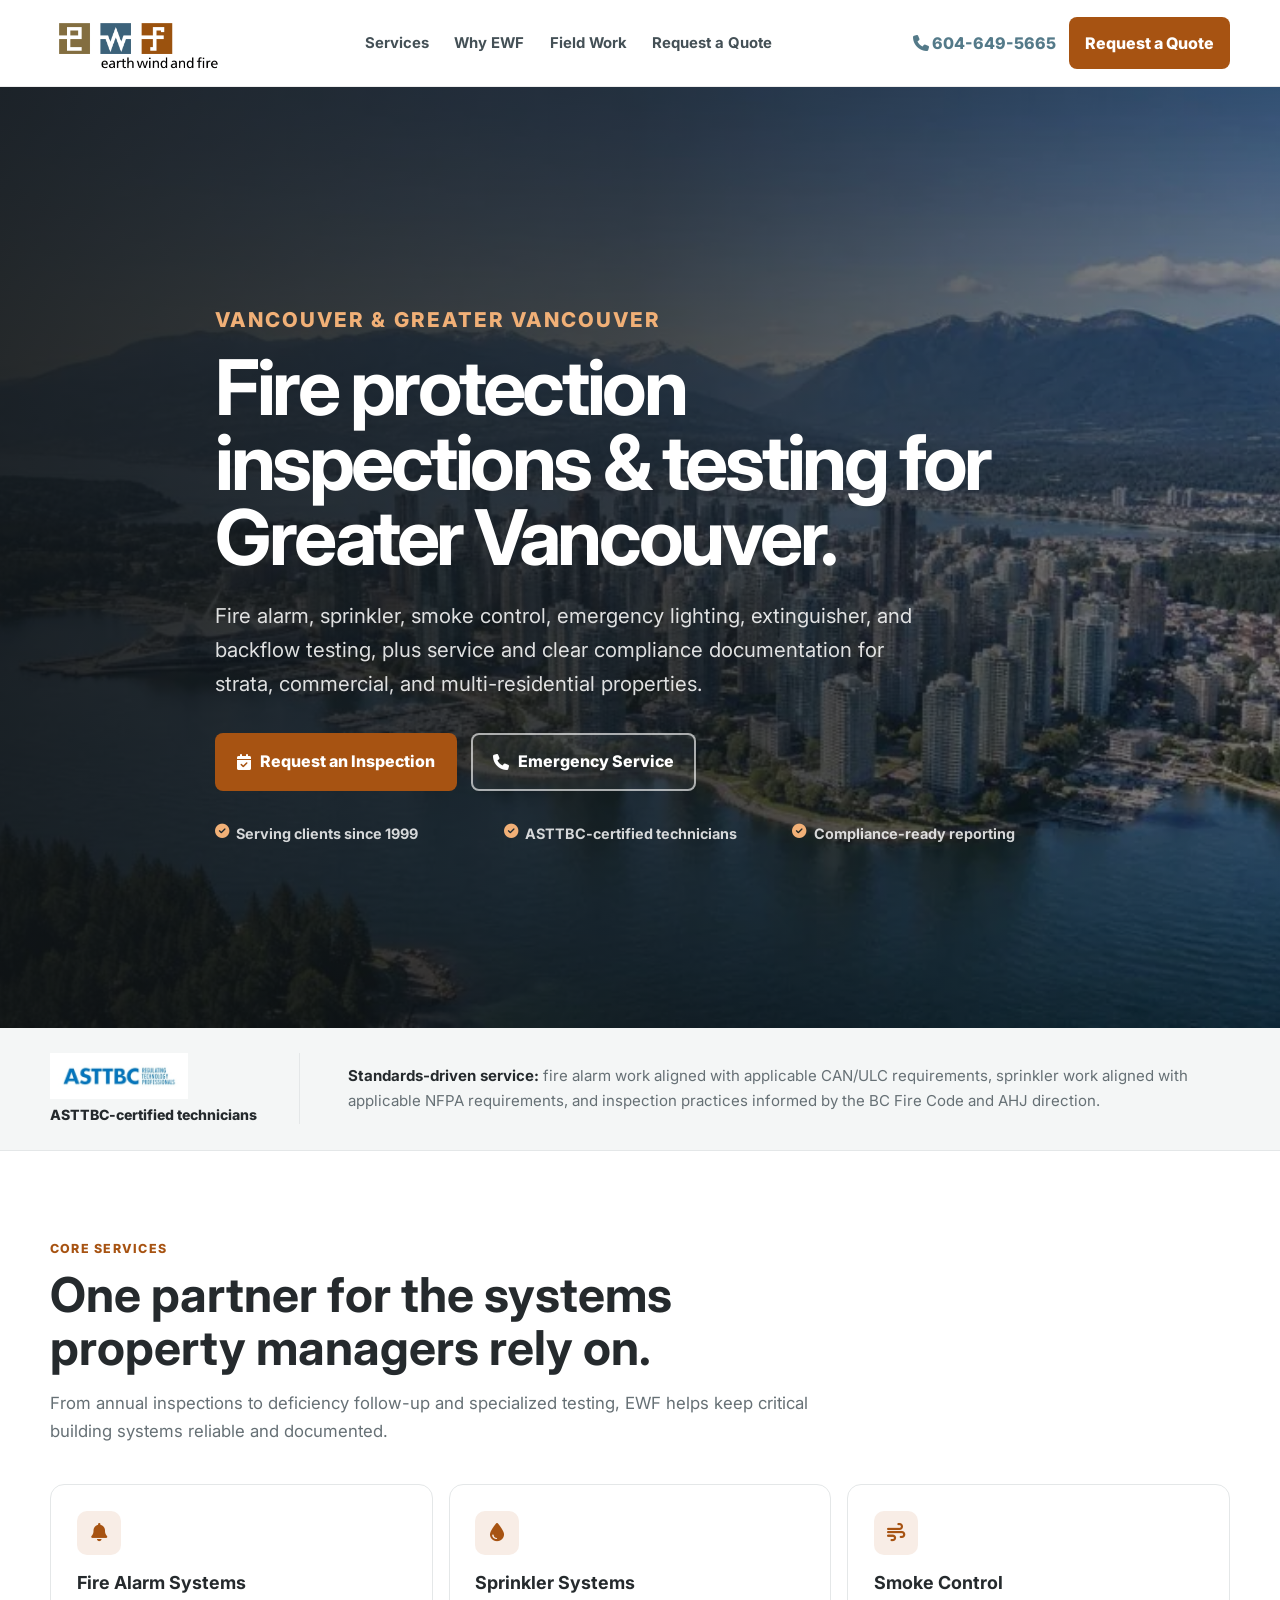
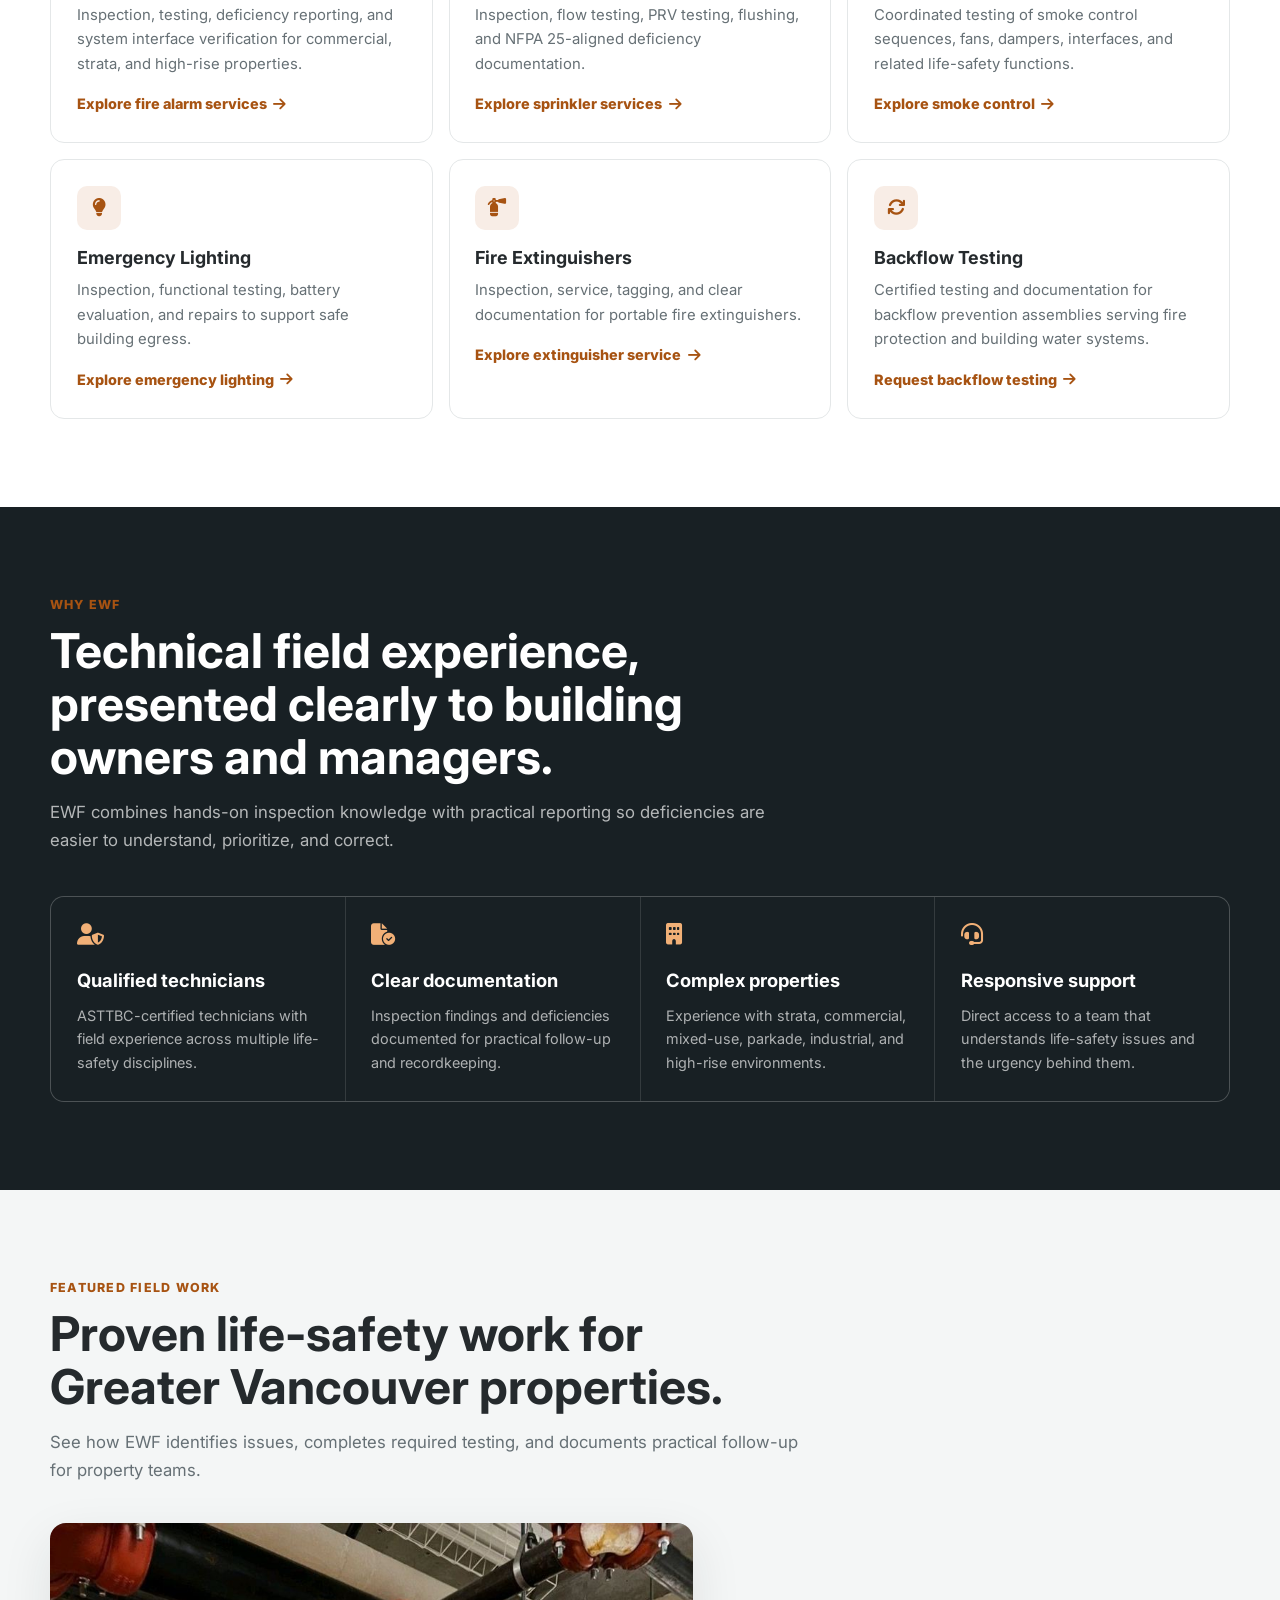
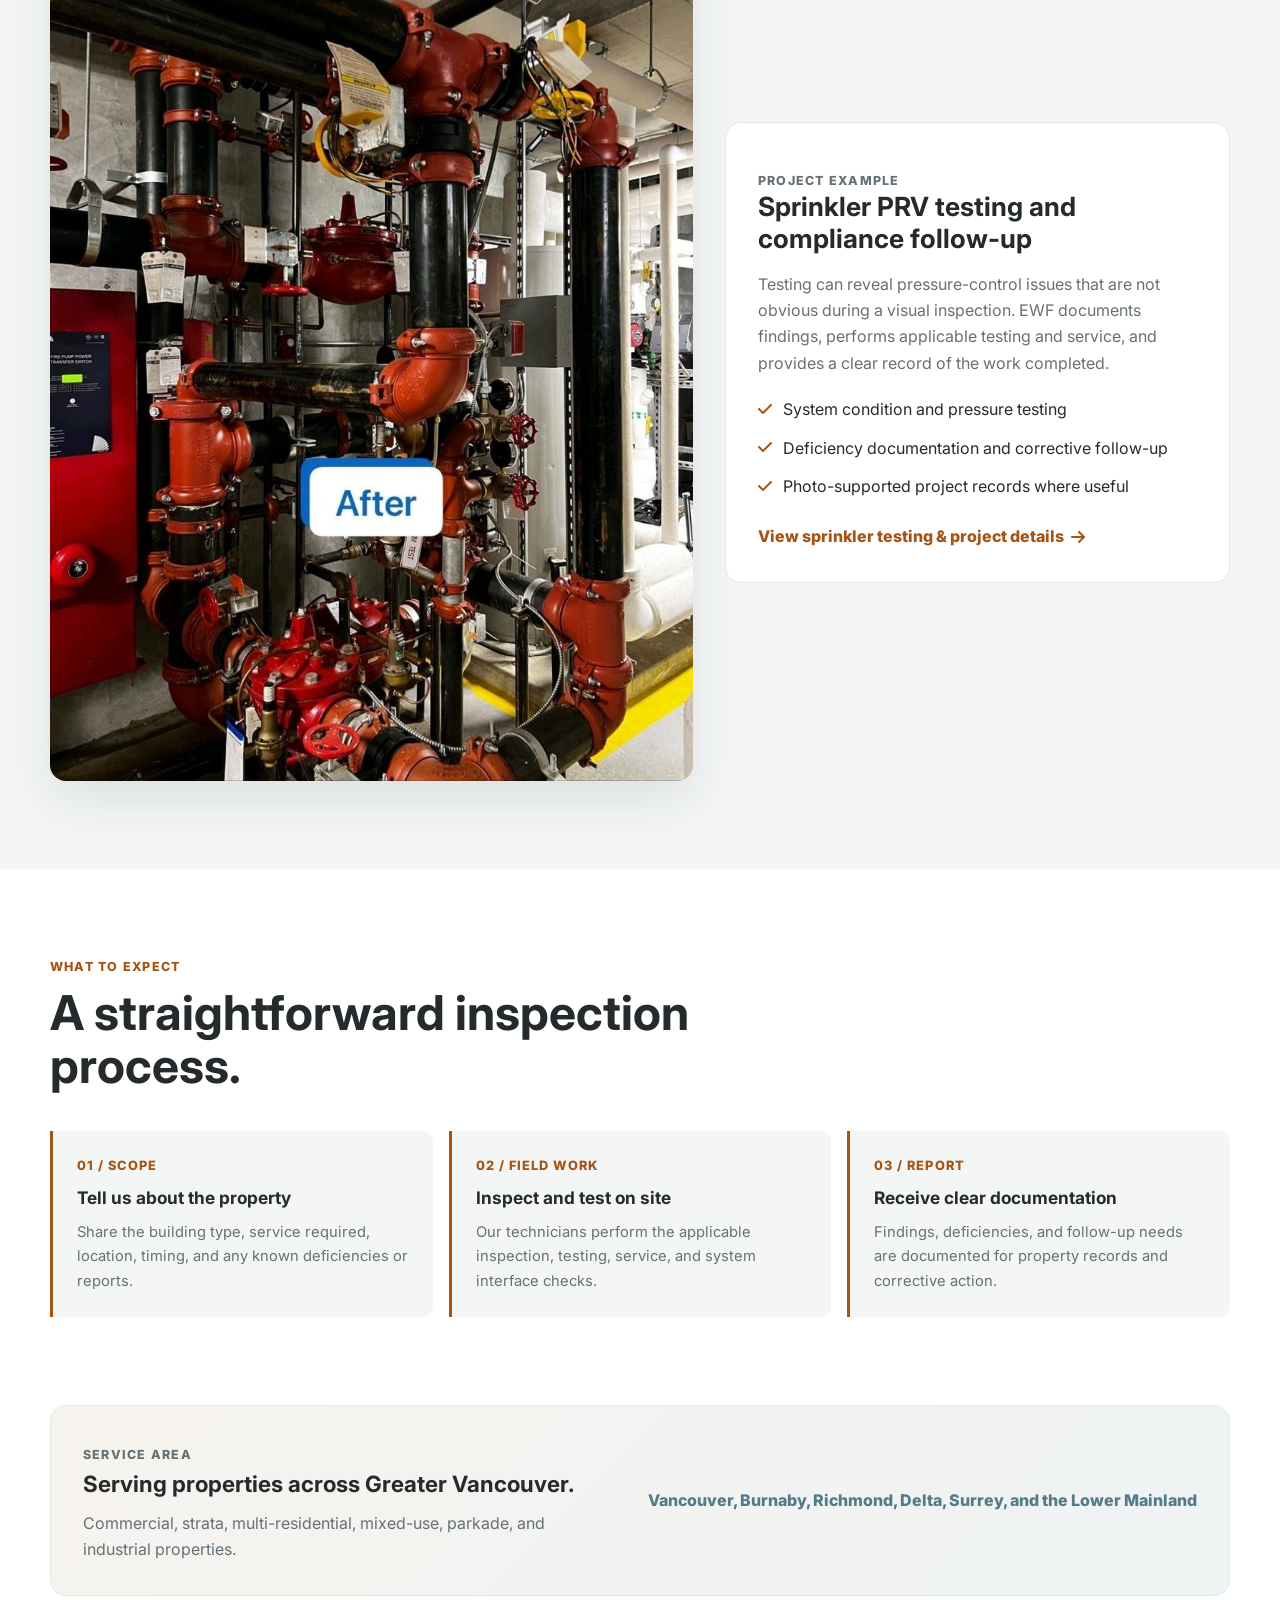
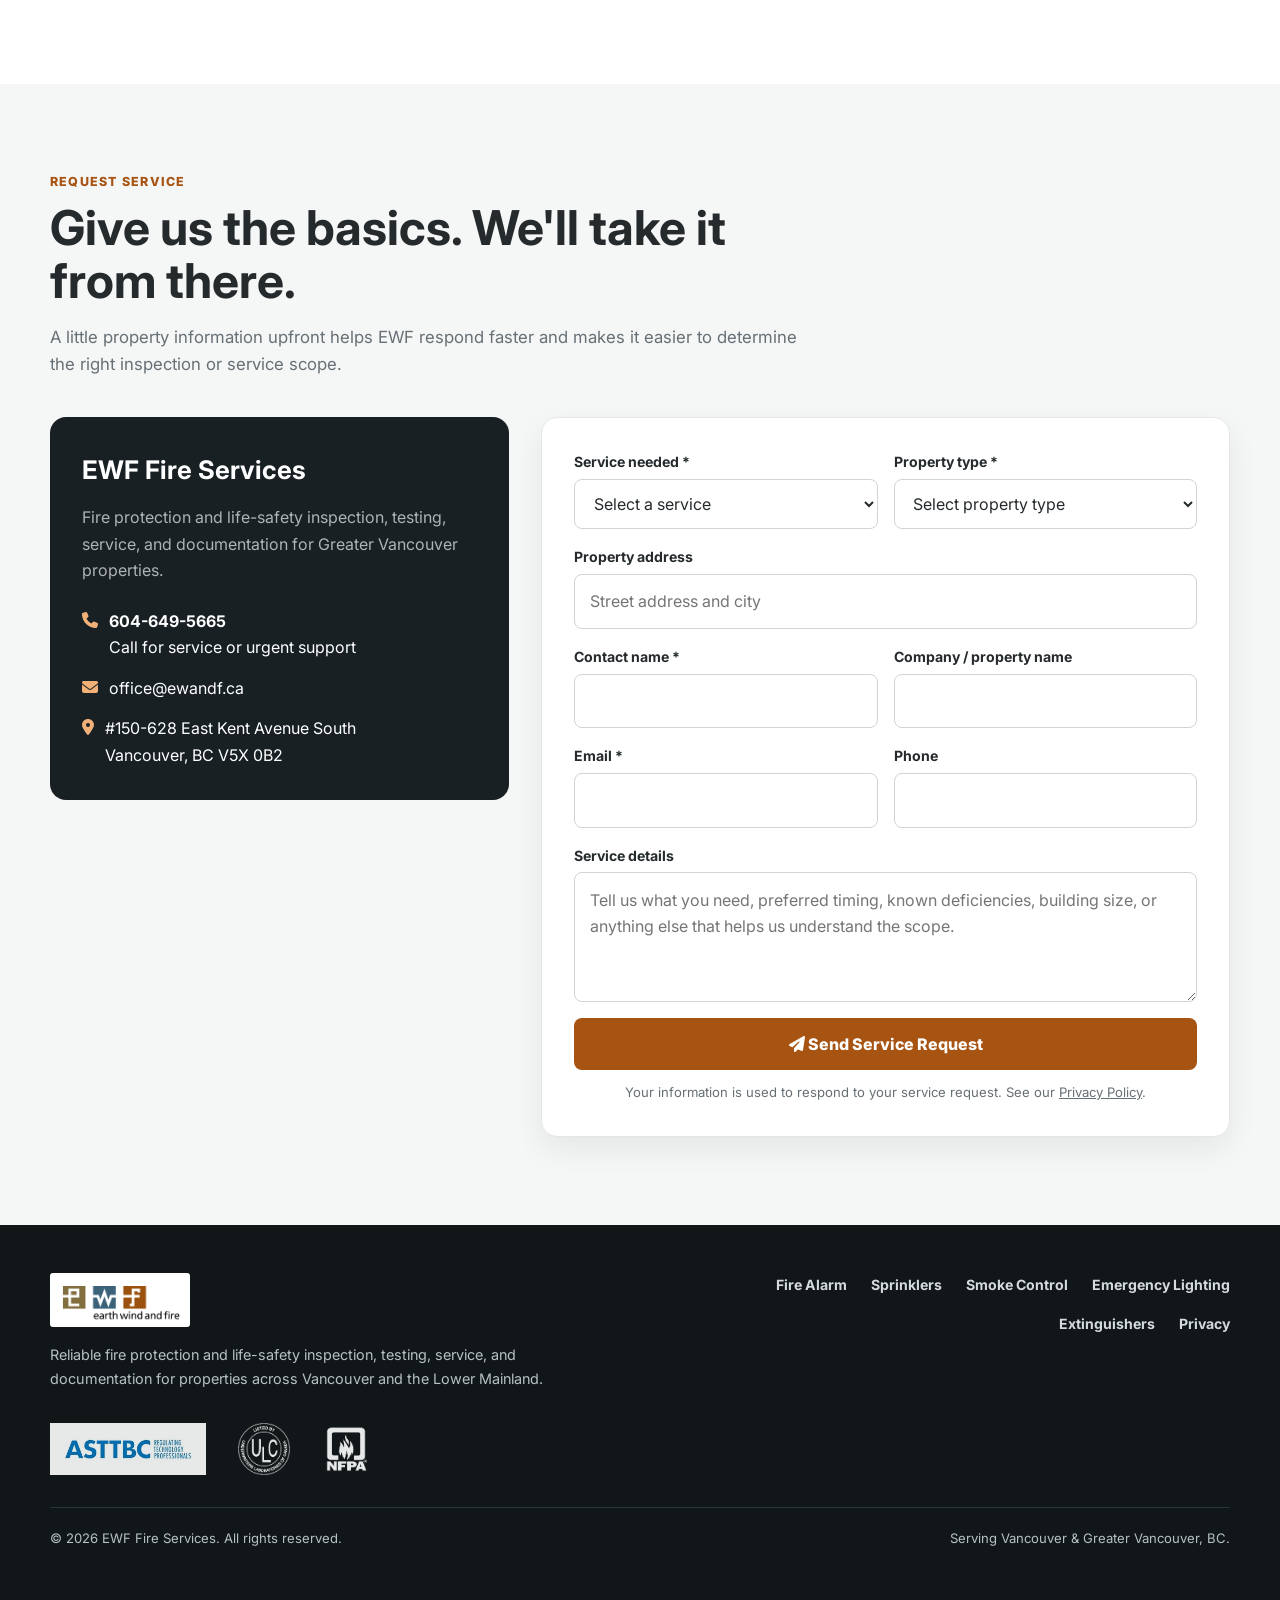
==== commit f94602bf: "Add certification logos to homepage footer and remove orphaned images The homepage footer dropped th" ====
--- a/index.html
+++ b/index.html
@@ -1,34 +1,35 @@
-
 <!DOCTYPE html>
 <html lang="en">
 <head>
   <meta charset="UTF-8" />
   <meta name="viewport" content="width=device-width, initial-scale=1.0" />
-  <meta name="description" content="EWF Fire Services provides fire alarm inspections, sprinkler testing, smoke control coordination, emergency lighting, and fire extinguisher services throughout Vancouver and the Lower Mainland, BC." />
-  <title>Fire Alarm & Life Safety Inspections in Vancouver, BC | EWF Fire Services</title>
+  <meta name="description" content="EWF Fire Services provides fire alarm inspections, sprinkler testing, smoke control coordination, emergency lighting, fire extinguisher, and backflow services throughout Vancouver and the Lower Mainland, BC." />
+  <title>Fire Alarm & Life Safety Services in Vancouver, BC | EWF Fire Services</title>
   <link rel="canonical" href="https://ewfservices.ca/" />
   <meta property="og:type" content="website" />
   <meta property="og:site_name" content="EWF Fire Services" />
-  <meta property="og:title" content="Fire Alarm & Life Safety Inspections in Vancouver, BC | EWF Fire Services" />
-  <meta property="og:description" content="EWF Fire Services provides fire alarm inspections, sprinkler testing, smoke control coordination, emergency lighting, and fire extinguisher services throughout Vancouver and the Lower Mainland, BC." />
+  <meta property="og:title" content="Fire Alarm & Life Safety Services in Vancouver, BC | EWF Fire Services" />
+  <meta property="og:description" content="Inspection, testing, service, and compliance documentation for strata and commercial properties across Greater Vancouver." />
   <meta property="og:url" content="https://ewfservices.ca/" />
-  <meta property="og:image" content="https://ewfservices.ca/hero-background.jpg" />
+  <meta property="og:image" content="https://ewfservices.ca/hero-background.webp" />
+  <meta property="og:image:alt" content="EWF Fire Services technician performing fire and life-safety work" />
   <meta name="twitter:card" content="summary_large_image" />
-  <meta name="twitter:title" content="Fire Alarm & Life Safety Inspections in Vancouver, BC | EWF Fire Services" />
-  <meta name="twitter:description" content="EWF Fire Services provides fire alarm inspections, sprinkler testing, smoke control coordination, emergency lighting, and fire extinguisher services throughout Vancouver and the Lower Mainland, BC." />
-  <meta name="twitter:image" content="https://ewfservices.ca/hero-background.jpg" />
+  <meta name="twitter:title" content="Fire Alarm & Life Safety Services in Vancouver, BC | EWF Fire Services" />
+  <meta name="twitter:description" content="Inspection, testing, service, and compliance documentation for strata and commercial properties across Greater Vancouver." />
+  <meta name="twitter:image" content="https://ewfservices.ca/hero-background.webp" />
+  <meta name="twitter:image:alt" content="EWF Fire Services technician performing fire and life-safety work" />
   <link rel="icon" type="image/x-icon" href="favicon.ico" />
   <link rel="preconnect" href="https://fonts.googleapis.com">
   <link rel="preconnect" href="https://fonts.gstatic.com" crossorigin>
-  <link href="https://fonts.googleapis.com/css2?family=Inter:wght@400;600;700&display=swap" rel="stylesheet">
+  <link href="https://fonts.googleapis.com/css2?family=Inter:wght@400;500;600;700;800&display=swap" rel="stylesheet">
   <link rel="stylesheet" href="https://cdnjs.cloudflare.com/ajax/libs/font-awesome/6.4.0/css/all.min.css" integrity="sha512-iecdLmaskl7CVkqkXNQ/ZH/XLlvWZOJyj7Yy7tcenmpD1ypASozpmT/E0iPtmFIB46ZmdtAc9eNBvH0H/ZpiBw==" crossorigin="anonymous" referrerpolicy="no-referrer" />
-  <link rel="stylesheet" href="/style.css" />
+
   <script type="application/ld+json">
   {
     "@context": "https://schema.org",
     "@type": ["LocalBusiness", "ProfessionalService"],
     "name": "EWF Fire Services",
-    "description": "Fire alarm inspections, sprinkler testing, smoke control system coordination, emergency lighting, and fire extinguisher services in Vancouver and the Lower Mainland, BC.",
+    "description": "Fire alarm inspections, sprinkler testing, smoke control system coordination, emergency lighting, fire extinguisher, and backflow services in Vancouver and the Lower Mainland, BC.",
     "url": "https://ewfservices.ca",
     "telephone": "+1-604-649-5665",
     "email": "office@ewandf.ca",
@@ -42,625 +43,226 @@
     },
     "areaServed": [
       { "@type": "City", "name": "Vancouver" },
-      { "@type": "AdministrativeArea", "name": "Lower Mainland, BC" }
+      { "@type": "AdministrativeArea", "name": "Greater Vancouver, BC" }
     ],
     "hasOfferCatalog": {
       "@type": "OfferCatalog",
       "name": "Fire Protection & Life Safety Services",
       "itemListElement": [
-        {
-          "@type": "Offer",
-          "itemOffered": {
-            "@type": "Service",
-            "name": "Fire Alarm Inspection & Testing",
-            "url": "https://ewfservices.ca/fire-alarm-systems"
-          }
-        },
-        {
-          "@type": "Offer",
-          "itemOffered": {
-            "@type": "Service",
-            "name": "Sprinkler System Testing & NFPA 25 Compliance",
-            "url": "https://ewfservices.ca/sprinkler-systems"
-          }
-        },
-        {
-          "@type": "Offer",
-          "itemOffered": {
-            "@type": "Service",
-            "name": "Smoke Control System Testing & Coordination",
-            "url": "https://ewfservices.ca/smoke-control-systems"
-          }
-        },
-        {
-          "@type": "Offer",
-          "itemOffered": {
-            "@type": "Service",
-            "name": "Emergency Lighting Testing",
-            "url": "https://ewfservices.ca/emergency-lighting"
-          }
-        },
-        {
-          "@type": "Offer",
-          "itemOffered": {
-            "@type": "Service",
-            "name": "Fire Extinguisher Service & Inspection",
-            "url": "https://ewfservices.ca/fire-extinguishers"
-          }
-        }
+        {"@type":"Offer","itemOffered":{"@type":"Service","name":"Fire Alarm Inspection & Testing","url":"https://ewfservices.ca/fire-alarm-systems"}},
+        {"@type":"Offer","itemOffered":{"@type":"Service","name":"Sprinkler System Testing & NFPA 25 Compliance","url":"https://ewfservices.ca/sprinkler-systems"}},
+        {"@type":"Offer","itemOffered":{"@type":"Service","name":"Smoke Control System Testing & Coordination","url":"https://ewfservices.ca/smoke-control-systems"}},
+        {"@type":"Offer","itemOffered":{"@type":"Service","name":"Emergency Lighting Testing","url":"https://ewfservices.ca/emergency-lighting"}},
+        {"@type":"Offer","itemOffered":{"@type":"Service","name":"Fire Extinguisher Service & Inspection","url":"https://ewfservices.ca/fire-extinguishers"}},
+        {"@type":"Offer","itemOffered":{"@type":"Service","name":"Backflow Testing","url":"https://ewfservices.ca/#contact"}}
       ]
     }
   }
   </script>
+
   <style>
-    nav a {
-      font-weight: 600; 
-      color: var(--wind); 
-      text-decoration: none;
-      transition: all 0.3s ease;
-      position: relative;
-      padding: 0.5rem 0;
+    :root {
+      --earth: #857347;
+      --wind: #547a89;
+      --fire: #a75312;
+      --fire-dark: #7d3c0b;
+      --ink: #252a2d;
+      --muted: #667075;
+      --line: #e4e7e8;
+      --panel: #f4f6f6;
+      --white: #fff;
+      --max: 1180px;
+      --shadow: 0 18px 50px rgba(28, 37, 41, 0.10);
     }
-    
-    nav a:hover {
-      color: var(--fire);
+
+    * { box-sizing: border-box; margin: 0; padding: 0; }
+    html { scroll-behavior: smooth; scroll-padding-top: 92px; }
+    body {
+      font-family: 'Inter', -apple-system, BlinkMacSystemFont, 'Segoe UI', Arial, sans-serif;
+      color: var(--ink);
+      background: var(--white);
+      line-height: 1.65;
     }
-    
-    nav a::after {
-      content: '';
-      position: absolute;
-      bottom: 0;
-      left: 0;
-      width: 0;
-      height: 2px;
-      background: var(--fire);
-      transition: width 0.3s ease;
+    img { max-width: 100%; display: block; }
+    a { color: inherit; }
+    button, input, select, textarea { font: inherit; }
+    .skip-link { position: absolute; left: -9999px; top: 0; z-index: 9999; background: var(--ink); color: white; padding: .75rem 1rem; }
+    .skip-link:focus { left: 1rem; top: 1rem; }
+    .container { width: min(calc(100% - 2rem), var(--max)); margin-inline: auto; }
+    .eyebrow { color: var(--fire); font-weight: 800; text-transform: uppercase; letter-spacing: .10em; font-size: .78rem; }
+    .section-title { font-size: clamp(2rem, 4vw, 3rem); line-height: 1.1; margin-top: .6rem; max-width: 760px; }
+    .section-lead { color: var(--muted); font-size: 1.05rem; max-width: 760px; margin-top: 1rem; }
+
+    header {
+      position: sticky; top: 0; z-index: 1000;
+      background: rgba(255,255,255,.96);
+      border-bottom: 1px solid rgba(0,0,0,.07);
+      backdrop-filter: blur(12px);
     }
-    
-    nav a:hover::after {
-      width: 100%;
+    .nav-shell { height: 86px; display: flex; align-items: center; justify-content: space-between; gap: 2rem; }
+    .brand { display: flex; align-items: center; gap: .8rem; text-decoration: none; min-width: 0; }
+    .brand img { height: 58px; width: auto; }
+    .brand-fallback { display: none; font-weight: 800; letter-spacing: .02em; }
+    nav { display: flex; align-items: center; gap: 1.6rem; }
+    nav a { text-decoration: none; color: #445056; font-weight: 700; font-size: .93rem; }
+    nav a:hover, nav a:focus-visible { color: var(--fire); }
+    .nav-actions { display: flex; align-items: center; gap: .8rem; }
+    .call-link { text-decoration: none; font-weight: 800; color: var(--wind); white-space: nowrap; }
+    .nav-cta { text-decoration: none; background: var(--fire); color: white; padding: .78rem 1rem; border-radius: 8px; font-weight: 800; white-space: nowrap; }
+    .menu-toggle { display: none; width: 44px; height: 44px; border: 1px solid var(--line); border-radius: 8px; background: white; color: var(--ink); cursor: pointer; }
+
+    .hero {
+      color: white;
+      background:
+        linear-gradient(90deg, rgba(16,20,22,.91) 0%, rgba(16,20,22,.78) 50%, rgba(16,20,22,.48) 100%),
+        url('hero-background.webp') center/cover no-repeat;
+      min-height: 620px;
+      display: grid;
+      align-items: center;
     }
-    
-    .hero {
-      background: linear-gradient(rgba(0, 0, 0, 0.25), rgba(0, 0, 0, 0.25)), url('hero-background.webp');
-      background-size: cover;
-      background-position: center top;
-      background-repeat: no-repeat;
-      color: #fff; 
-      text-align: center; 
-      padding: 6rem 2rem;
-      position: relative;
-      overflow: hidden;
+    .hero-inner { padding: 6.5rem 0 6rem; max-width: 850px; }
+    .hero .eyebrow { color: #f1b077; }
+    .hero h1 { font-size: clamp(2.8rem, 6vw, 5.2rem); line-height: .98; letter-spacing: -.045em; max-width: 900px; margin-top: .8rem; }
+    .hero p { color: rgba(255,255,255,.86); font-size: clamp(1.06rem, 2vw, 1.28rem); max-width: 720px; margin-top: 1.5rem; }
+    .hero-actions { display: flex; gap: .9rem; flex-wrap: wrap; margin-top: 2rem; }
+    .btn { display: inline-flex; align-items: center; justify-content: center; gap: .55rem; min-height: 50px; padding: .86rem 1.25rem; border-radius: 8px; font-weight: 800; text-decoration: none; border: 2px solid transparent; }
+    .btn-primary { background: var(--fire); color: white; }
+    .btn-primary:hover { background: var(--fire-dark); }
+    .btn-secondary { color: white; border-color: rgba(255,255,255,.62); background: rgba(255,255,255,.06); }
+    .btn-secondary:hover { background: rgba(255,255,255,.14); }
+    .hero-proof { display: grid; grid-template-columns: repeat(3, minmax(0, 1fr)); gap: .75rem 1rem; margin-top: 2.1rem; max-width: 850px; color: rgba(255,255,255,.82); font-size: .9rem; font-weight: 700; }
+    .hero-proof span { display: flex; align-items: flex-start; gap: .45rem; line-height: 1.35; }
+    .hero-proof i { color: #f1b077; }
+
+    .standards-bar { background: var(--panel); border-bottom: 1px solid var(--line); }
+    .standards-inner { display: grid; grid-template-columns: minmax(220px, 250px) minmax(0, 1fr); gap: 3rem; align-items: center; padding: 1.6rem 0; }
+    .asttbc { display: flex; flex-direction: column; align-items: flex-start; gap: .45rem; min-width: 0; padding-right: 2rem; border-right: 1px solid var(--line); font-weight: 800; }
+    .asttbc img { height: 46px; width: auto; }
+    .asttbc span { color: var(--ink); font-size: .88rem; line-height: 1.25; }
+    .standards-copy { color: var(--muted); font-size: .94rem; }
+    .standards-copy strong { color: var(--ink); }
+
+    section { padding: 5.5rem 0; }
+    .services { background: white; }
+    .services-grid { display: grid; grid-template-columns: repeat(3, 1fr); gap: 1rem; margin-top: 2.4rem; }
+    .service-card { border: 1px solid var(--line); border-radius: 14px; padding: 1.6rem; background: white; transition: transform .2s ease, box-shadow .2s ease, border-color .2s ease; }
+    .service-card:hover { transform: translateY(-3px); box-shadow: var(--shadow); border-color: #d6c1b3; }
+    .service-icon { width: 44px; height: 44px; border-radius: 10px; background: #f8ede6; color: var(--fire); display: grid; place-items: center; font-size: 1.15rem; }
+    .service-card h3 { margin-top: 1rem; font-size: 1.12rem; line-height: 1.3; }
+    .service-card p { color: var(--muted); margin-top: .55rem; font-size: .93rem; }
+    .service-card a { display: inline-flex; gap: .4rem; align-items: center; margin-top: 1rem; color: var(--fire); font-weight: 800; text-decoration: none; font-size: .9rem; }
+
+    .trust { background: #182024; color: white; }
+    .trust .section-title { color: white; }
+    .trust .section-lead { color: rgba(255,255,255,.68); }
+    .trust-grid { display: grid; grid-template-columns: repeat(4, 1fr); gap: 1px; background: rgba(255,255,255,.12); margin-top: 2.6rem; border: 1px solid rgba(255,255,255,.12); border-radius: 14px; overflow: hidden; }
+    .trust-item { padding: 1.6rem; background: #182024; min-height: 160px; }
+    .trust-item strong { display: block; font-size: 1.15rem; margin-top: 1rem; }
+    .trust-item p { color: rgba(255,255,255,.65); font-size: .9rem; margin-top: .5rem; }
+    .trust-item i { color: #f1b077; font-size: 1.35rem; }
+
+    .work { background: var(--panel); }
+    .work-grid { display: grid; grid-template-columns: 1.12fr .88fr; gap: 2rem; align-items: center; margin-top: 2.4rem; }
+    .work-photo { border-radius: 16px; overflow: hidden; min-height: 390px; background: #dfe4e6; box-shadow: var(--shadow); }
+    .work-photo img { width: 100%; height: 100%; min-height: 390px; object-fit: cover; }
+    .work-copy { background: white; border: 1px solid var(--line); border-radius: 16px; padding: 2rem; }
+    .work-copy h3 { font-size: 1.65rem; line-height: 1.2; }
+    .work-copy p { color: var(--muted); margin-top: 1rem; }
+    .check-list { list-style: none; margin-top: 1.25rem; display: grid; gap: .75rem; }
+    .check-list li { display: flex; gap: .7rem; align-items: flex-start; }
+    .check-list i { color: var(--fire); margin-top: .3rem; }
+    .text-link { color: var(--fire); font-weight: 800; text-decoration: none; display: inline-flex; gap: .45rem; align-items: center; margin-top: 1.5rem; }
+
+    .process-grid { display: grid; grid-template-columns: repeat(3, 1fr); gap: 1rem; margin-top: 2.4rem; }
+    .process-card { padding: 1.5rem; border-left: 3px solid var(--fire); background: var(--panel); border-radius: 0 10px 10px 0; }
+    .process-card .num { color: var(--fire); font-weight: 800; font-size: .8rem; letter-spacing: .08em; }
+    .process-card h3 { margin-top: .45rem; font-size: 1.08rem; }
+    .process-card p { color: var(--muted); font-size: .92rem; margin-top: .5rem; }
+
+    .service-area { padding-top: 0; }
+    .area-box { background: linear-gradient(135deg, #f7f3ef, #eef3f4); border: 1px solid var(--line); border-radius: 16px; padding: 2rem; display: grid; grid-template-columns: 1fr auto; gap: 2rem; align-items: center; }
+    .area-box h3 { font-size: 1.4rem; }
+    .area-box p { color: var(--muted); margin-top: .45rem; }
+    .area-cities { font-weight: 800; color: var(--wind); }
+
+    .contact { background: #f5f6f6; }
+    .contact-grid { display: grid; grid-template-columns: .8fr 1.2fr; gap: 2rem; margin-top: 2.4rem; align-items: start; }
+    .contact-card { background: #182024; color: white; border-radius: 16px; padding: 2rem; }
+    .contact-card h3 { font-size: 1.6rem; }
+    .contact-card p { color: rgba(255,255,255,.66); margin-top: .8rem; }
+    .contact-links { margin-top: 1.5rem; display: grid; gap: .9rem; }
+    .contact-links a, .contact-links div { display: flex; align-items: flex-start; gap: .7rem; text-decoration: none; }
+    .contact-links i { color: #f1b077; margin-top: .25rem; }
+
+    form { background: white; border: 1px solid var(--line); border-radius: 16px; padding: 2rem; box-shadow: 0 12px 30px rgba(28,37,41,.07); }
+    .form-grid { display: grid; grid-template-columns: 1fr 1fr; gap: 1rem; }
+    .field { display: grid; gap: .35rem; }
+    .field.full { grid-column: 1 / -1; }
+    label { font-weight: 700; font-size: .88rem; }
+    input, select, textarea { width: 100%; border: 1px solid #cfd5d7; border-radius: 8px; padding: .82rem .9rem; background: white; color: var(--ink); }
+    input:focus, select:focus, textarea:focus { outline: 3px solid rgba(84,122,137,.16); border-color: var(--wind); }
+    textarea { min-height: 130px; resize: vertical; }
+    .submit-btn { width: 100%; margin-top: 1rem; border: 0; background: var(--fire); color: white; min-height: 52px; border-radius: 8px; font-weight: 800; cursor: pointer; }
+    .submit-btn:hover { background: var(--fire-dark); }
+    .form-note { color: var(--muted); font-size: .82rem; margin-top: .75rem; text-align: center; }
+    .honeypot { position: absolute; left: -9999px; }
+
+    footer { background: #111719; color: #b8c0c3; padding: 3rem 0 6rem; }
+    .footer-grid { display: grid; grid-template-columns: 1.2fr .8fr; gap: 2rem; }
+    .footer-brand img { height: 54px; width: auto; padding: .35rem; border-radius: 3px; background: white; }
+    .footer-brand p { margin-top: 1rem; max-width: 560px; font-size: .9rem; }
+    .footer-links { display: flex; gap: 1rem 1.5rem; flex-wrap: wrap; justify-content: flex-end; align-content: flex-start; }
+    .footer-links a { text-decoration: none; color: #d5dbdd; font-weight: 700; font-size: .88rem; }
+    .footer-logos { display: flex; align-items: center; gap: 2rem; flex-wrap: wrap; margin-top: 2rem; }
+    .footer-logos img { height: 52px; width: auto; object-fit: contain; opacity: .9; }
+    .footer-logos .ulc-logo, .footer-logos .nfpa-logo { filter: brightness(0) invert(1); }
+    .footer-bottom { border-top: 1px solid #2a3337; margin-top: 2rem; padding-top: 1.3rem; display: flex; justify-content: space-between; gap: 1rem; flex-wrap: wrap; font-size: .82rem; }
+
+    .mobile-action-bar { display: none; }
+
+    @media (max-width: 960px) {
+      nav { position: fixed; inset: 86px 1rem auto 1rem; background: white; box-shadow: var(--shadow); border: 1px solid var(--line); border-radius: 12px; padding: 1rem; flex-direction: column; align-items: stretch; gap: .25rem; transform: translateY(-12px); opacity: 0; pointer-events: none; transition: .18s ease; }
+      nav.open { transform: translateY(0); opacity: 1; pointer-events: auto; }
+      nav a { padding: .8rem; border-radius: 8px; }
+      nav a:hover { background: var(--panel); }
+      .menu-toggle { display: inline-grid; place-items: center; }
+      .nav-actions .nav-cta { display: none; }
+      .services-grid { grid-template-columns: repeat(2, 1fr); }
+      .trust-grid { grid-template-columns: repeat(2, 1fr); }
+      .work-grid, .contact-grid { grid-template-columns: 1fr; }
+      .process-grid { grid-template-columns: 1fr; }
+      .area-box { grid-template-columns: 1fr; }
     }
-    
-    .hero::before {
-      content: '';
-      position: absolute;
-      top: 0;
-      left: 0;
-      right: 0;
-      bottom: 0;
-      background: rgba(0,0,0,0.1);
-      z-index: 1;
-    }
-    
-    .hero-content {
-      position: relative;
-      z-index: 2;
-      max-width: 900px;
-      margin: 0 auto;
-    }
-    
-    .hero h1 {
-      font-size: 3rem;
-      font-weight: 700;
-      margin-bottom: 1.25rem;
-      text-shadow: 2px 2px 4px rgba(0,0,0,0.3);
-      line-height: 1.2;
-    }
-    
-    .hero p {
-      font-size: 1.2rem;
-      font-weight: 400;
-      text-shadow: 1px 1px 2px rgba(0,0,0,0.3);
-      margin-bottom: 2rem;
-      line-height: 1.6;
-    }
-    
-    .cta-button {
-      display: inline-block;
-      padding: 1rem 2.5rem;
-      background: var(--fire);
-      color: var(--white);
-      text-decoration: none;
-      border-radius: 8px;
-      font-size: 1.1rem;
-      font-weight: 600;
-      transition: all 0.3s ease;
-      box-shadow: 0 4px 12px rgba(167, 83, 18, 0.4);
-    }
-    
-    .cta-button:hover {
-      background: #8b4410;
-      transform: translateY(-2px);
-      box-shadow: 0 6px 16px rgba(167, 83, 18, 0.5);
-    }
-    
-    .section { 
-      max-width: 1100px; 
-      margin: 0 auto; 
-      padding: 4rem 2rem; 
-    }
-    
-    .section h2 { 
-      color: var(--fire); 
-      margin-bottom: 2rem;
-      font-size: 2.25rem;
-      font-weight: 700;
-    }
-    
-    .services-grid {
-      display: grid;
-      grid-template-columns: repeat(auto-fit, minmax(250px, 1fr));
-      gap: 2.5rem;
-      row-gap: 3rem;
-      margin-top: 2rem;
-    }
-    
-    .service-card {
-      background: var(--white);
-      padding: 2rem;
-      border-radius: 12px;
-      box-shadow: 0 4px 12px rgba(0,0,0,0.08);
-      transition: all 0.3s ease;
-      border: 1px solid var(--border-color);
-    }
-    
-    .service-card:hover {
-      transform: translateY(-5px);
-      box-shadow: 0 8px 24px rgba(0,0,0,0.12);
-    }
-    
-    .service-card i {
-      font-size: 2.5rem;
-      color: var(--fire);
-      margin-bottom: 1rem;
-      display: block;
-    }
-    
-    .service-card h3 {
-      font-size: 1.25rem;
-      color: var(--text-dark);
-      margin-bottom: 0.75rem;
-      font-weight: 600;
-    }
-    
-    .service-card p {
-      color: var(--text-light);
-      line-height: 1.6;
-      font-size: 0.95rem;
-    }
-    
-    .service-link {
-      display: inline-block;
-      color: var(--fire);
-      text-decoration: none;
-      font-size: 0.9rem;
-      font-weight: 600;
-      margin-top: 1rem;
-      transition: color 0.2s ease;
-    }
-
-    .service-link:hover {
-      color: #8b4410;
-      text-decoration: underline;
-    }
-
-    .phone-number a {
-      color: inherit;
-      text-decoration: none;
-    }
-
-    .phone-number a:hover {
-      color: var(--fire);
-    }
-    
-    .cta-section {
-      text-align: center;
-      padding: 3rem 2rem;
-      background: var(--white);
-      border-top: 1px solid var(--border-color);
-      border-bottom: 1px solid var(--border-color);
-    }
-    
-    .certifications-strip {
-      background: var(--light-bg);
-      padding: 2.5rem 2rem;
-      text-align: center;
-      border-bottom: 1px solid var(--border-color);
-    }
-    
-    .certifications-strip h3 {
-      font-size: 1.5rem;
-      color: var(--text-dark);
-      margin-bottom: 1.5rem;
-      font-weight: 600;
-    }
-    
-    .cert-logos-row {
-      display: flex;
-      justify-content: center;
-      align-items: center;
-      gap: 3rem;
-      flex-wrap: wrap;
-      max-width: 800px;
-      margin: 0 auto 1rem;
-    }
-    
-    .cert-logos-row img {
-      height: 48px;
-      width: auto;
-      object-fit: contain;
-      opacity: 0.85;
-      transition: opacity 0.3s ease;
-    }
-    
-    .cert-logos-row img:hover {
-      opacity: 1;
-    }
-    
-    .cert-caption {
-      font-size: 0.9rem;
-      color: var(--text-light);
-      margin-top: 1rem;
-    }
-    
-    .how-it-works {
-      background: var(--white);
-      padding: 3rem 2rem;
-      text-align: center;
-    }
-    
-    .how-it-works h2 {
-      font-size: 2rem;
-      color: var(--fire);
-      margin-bottom: 2.5rem;
-      font-weight: 700;
-    }
-    
-    .steps-row {
-      display: flex;
-      justify-content: center;
-      gap: 3rem;
-      flex-wrap: wrap;
-      max-width: 900px;
-      margin: 0 auto;
-    }
-    
-    .step {
-      flex: 1;
-      min-width: 200px;
-      max-width: 250px;
-    }
-    
-    .step-number {
-      display: inline-block;
-      width: 40px;
-      height: 40px;
-      background: var(--fire);
-      color: var(--white);
-      border-radius: 50%;
-      line-height: 40px;
-      font-weight: 700;
-      font-size: 1.25rem;
-      margin-bottom: 1rem;
-    }
-    
-    .step h4 {
-      font-size: 1.1rem;
-      color: var(--text-dark);
-      font-weight: 600;
-      margin-bottom: 0.5rem;
-    }
-    
-    .about-content {
-      background: var(--white);
-      padding: 2.5rem;
-      border-radius: 12px;
-      box-shadow: 0 4px 12px rgba(0,0,0,0.08);
-      border-left: 4px solid var(--fire);
-    }
-    
-    .about-content p {
-      font-size: 1.1rem;
-      line-height: 1.8;
-      color: var(--text-light);
-    }
-    
-    .why-ewf-list {
-      background: var(--white);
-      padding: 2rem;
-      border-radius: 12px;
-      box-shadow: 0 4px 12px rgba(0,0,0,0.08);
-    }
-    
-    .why-ewf-list ul {
-      list-style: none;
-      padding: 0;
-      margin: 0;
-    }
-    
-    .why-ewf-list li {
-      padding: 0.75rem 0;
-      padding-left: 1.5rem;
-      position: relative;
-      color: var(--text-dark);
-      font-size: 1.05rem;
-      line-height: 1.6;
-    }
-    
-    .why-ewf-list li:before {
-      content: '✓';
-      position: absolute;
-      left: 0;
-      color: var(--fire);
-      font-weight: 700;
-      font-size: 1.2rem;
-    }
-    
-    .contact-info {
-      background: var(--white);
-      padding: 1.5rem;
-      border-radius: 8px;
-      margin-bottom: 2rem;
-      border-left: 4px solid var(--wind);
-    }
-    
-    .contact-info p {
-      font-size: 1.1rem;
-      color: var(--text-dark);
-    }
-    
-    .contact-info strong {
-      color: var(--fire);
-    }
-    
-    form { 
-      background: var(--white); 
-      padding: 2.5rem; 
-      border: 1px solid var(--border-color); 
-      border-radius: 12px;
-      box-shadow: 0 4px 12px rgba(0,0,0,0.08);
-    }
-    
-    form input, form textarea { 
-      width: 100%; 
-      padding: 1rem; 
-      margin-bottom: 1.5rem;
-      border: 2px solid var(--border-color); 
-      border-radius: 8px;
-      font-family: 'Inter', sans-serif;
-      font-size: 1rem;
-      transition: all 0.3s ease;
-      background: var(--light-bg);
-    }
-    
-    form input:focus, form textarea:focus {
-      outline: none;
-      border-color: var(--wind);
-      background: var(--white);
-      box-shadow: 0 0 0 3px rgba(84, 122, 137, 0.1);
-    }
-    
-    form button { 
-      width: 100%;
-      padding: 1rem 2rem;
-      background: var(--fire); 
-      color: var(--white); 
-      border: none; 
-      border-radius: 8px;
-      cursor: pointer;
-      font-size: 1.1rem;
-      font-weight: 600;
-      transition: all 0.3s ease;
-      box-shadow: 0 4px 12px rgba(167, 83, 18, 0.3);
-    }
-    
-    form button:hover {
-      background: #8b4410;
-      transform: translateY(-2px);
-      box-shadow: 0 6px 16px rgba(167, 83, 18, 0.4);
-    }
-    
-    form button:active {
-      transform: translateY(0);
-    }
-    
-    .form-intro {
-      color: var(--text-light);
-      font-size: 1rem;
-      line-height: 1.6;
-      margin-bottom: 1.5rem;
-    }
-    
-    .form-helper {
-      color: var(--text-light);
-      font-size: 0.875rem;
-      margin-top: -1rem;
-      margin-bottom: 1.5rem;
-      font-style: italic;
-    }
-    
-    .form-reassurance {
-      color: var(--text-light);
-      font-size: 0.9rem;
-      text-align: center;
-      margin-top: 1rem;
-      line-height: 1.5;
-    }
-
-    .sr-only {
-      position: absolute;
-      width: 1px;
-      height: 1px;
-      padding: 0;
-      margin: -1px;
-      overflow: hidden;
-      clip: rect(0, 0, 0, 0);
-      white-space: nowrap;
-      border-width: 0;
-    }
-    
-    .work-image-section {
-      max-width: 1100px;
-      margin: 3rem auto;
-      padding: 0 2rem;
-    }
-    
-    .work-image-section img {
-      width: 100%;
-      height: auto;
-      border-radius: 8px;
-      box-shadow: 0 4px 12px rgba(0, 0, 0, 0.1);
-      display: block;
-    }
-    
-    .work-image-caption {
-      text-align: center;
-      color: var(--text-light);
-      font-size: 0.95rem;
-      margin-top: 1rem;
-      font-style: italic;
-    }
-    
-    footer { 
-      background: #222; 
-      color: #ccc; 
-      padding: 3rem 2rem;
-    }
-    
-    .footer-content {
-      max-width: 1100px;
-      margin: 0 auto;
-      display: flex;
-      flex-direction: column;
-      align-items: center;
-      gap: 1.5rem;
-    }
-    
-    .footer-certifications {
-      display: flex;
-      justify-content: center;
-      align-items: center;
-      gap: 3rem;
-      flex-wrap: wrap;
-      padding: 2rem 0;
-      border-top: 1px solid #444;
-      border-bottom: 1px solid #444;
-      width: 100%;
-    }
-    
-    .footer-certifications img {
-      height: 60px;
-      width: auto;
-      object-fit: contain;
-      opacity: 0.8;
-      transition: opacity 0.3s ease;
-    }
-    
-    .footer-certifications img:hover {
-      opacity: 1;
-    }
-    
-    .footer-certifications .nfpa-logo {
-      filter: brightness(0) invert(1);
-    }
-    
-    .footer-certifications .asttbc-logo {
-      /* No filter needed - using white logo version */
-    }
-    
-    .footer-certifications .ulc-logo {
-      filter: brightness(0) invert(1);
-    }
-    
-    .footer-service-area {
-      font-size: 0.95rem;
-      color: #999;
-      text-align: center;
-    }
-    
-    .footer-text {
-      text-align: center;
-    }
-    
-    @media (max-width: 768px) {
-      header {
-        padding: 1rem;
+
+    @media (max-width: 640px) {
+      .container { width: min(calc(100% - 1.25rem), var(--max)); }
+      .nav-shell { height: 74px; }
+      nav { inset: 74px .65rem auto .65rem; }
+      .brand img { height: 48px; }
+      .call-link { display: none; }
+      .hero { min-height: auto; }
+      .hero-inner { padding: 5.5rem 0 5rem; }
+      .hero-actions { display: grid; grid-template-columns: 1fr; }
+      .hero-proof { grid-template-columns: 1fr; gap: .65rem; }
+      .standards-inner { grid-template-columns: 1fr; gap: 1rem; }
+      .asttbc { padding-right: 0; padding-bottom: 1rem; border-right: 0; border-bottom: 1px solid var(--line); }
+      section { padding: 4.2rem 0; }
+      .services-grid, .trust-grid { grid-template-columns: 1fr; }
+      .form-grid { grid-template-columns: 1fr; }
+      .field.full { grid-column: auto; }
+      .footer-grid { grid-template-columns: 1fr; }
+      .footer-links { justify-content: flex-start; }
+      footer { padding-bottom: 5.8rem; }
+      .mobile-action-bar {
+        position: fixed; bottom: 0; left: 0; right: 0; z-index: 1100;
+        display: grid; grid-template-columns: 1fr 1fr; gap: 1px;
+        background: #d8dcde; border-top: 1px solid #d8dcde;
       }
-      
-      nav { 
-        display: flex; 
-        flex-direction: column; 
-        align-items: flex-end;
-        gap: 0.75rem;
-      }
-      
-      .hero {
-        padding: 4rem 1.5rem;
-      }
-      
-      .hero h1 {
-        font-size: 2rem;
-      }
-      
-      .hero p {
-        font-size: 1.05rem;
-      }
-      
-      .section {
-        padding: 3rem 1.5rem;
-      }
-      
-      .section h2 {
-        font-size: 1.75rem;
-      }
-      
-      .services-grid {
-        grid-template-columns: 1fr;
-        gap: 1.5rem;
-      }
-      
-      .cert-logos-row {
-        gap: 2rem;
-      }
-      
-      .cert-logos-row img {
-        height: 40px;
-      }
-      
-      .steps-row {
-        flex-direction: column;
-        gap: 2rem;
-      }
-      
-      .step {
-        max-width: 100%;
-      }
-      
-      form {
-        padding: 1.5rem;
-      }
-      
-      .footer-certifications {
-        gap: 2rem;
-      }
-      
-      .footer-certifications img {
-        height: 50px;
-      }
+      .mobile-action-bar a { min-height: 58px; display: flex; align-items: center; justify-content: center; gap: .45rem; text-decoration: none; font-weight: 800; background: white; color: var(--ink); }
+      .mobile-action-bar a:last-child { background: var(--fire); color: white; }
     }
   </style>
+
   <!-- Google tag (gtag.js) -->
   <script async src="https://www.googletagmanager.com/gtag/js?id=G-9ZJPP9CTGQ"></script>
   <script>
@@ -671,162 +273,338 @@
   </script>
 </head>
 <body>
+  <a class="skip-link" href="#main">Skip to content</a>
+
   <header>
-    <a href="/"><img src="logo.png" alt="EWF Fire Services Logo" class="logo" /></a>
-    <div>
-      <nav>
+    <div class="container nav-shell">
+      <a class="brand" href="/" aria-label="EWF Fire Services home">
+        <img src="logo.png" alt="EWF Fire Services" onerror="this.style.display='none'; this.nextElementSibling.style.display='inline';" />
+        <span class="brand-fallback">EWF FIRE SERVICES</span>
+      </a>
+
+      <nav id="primary-nav" aria-label="Primary navigation">
         <a href="#services">Services</a>
-        <a href="#about">About</a>
+        <a href="#why-ewf">Why EWF</a>
+        <a href="#work">Field Work</a>
         <a href="#contact">Request a Quote</a>
       </nav>
-      <p class="phone-number"><i class="fas fa-phone"></i> <a href="tel:6046495665">Call Us: 604-649-5665</a></p>
+
+      <div class="nav-actions">
+        <a class="call-link" href="tel:6046495665"><i class="fa-solid fa-phone"></i> 604-649-5665</a>
+        <a class="nav-cta" href="#contact">Request a Quote</a>
+        <button class="menu-toggle" type="button" aria-expanded="false" aria-controls="primary-nav" aria-label="Open menu">
+          <i class="fa-solid fa-bars"></i>
+        </button>
+      </div>
     </div>
   </header>
 
-  <section class="hero">
-    <div class="hero-content">
-      <h1>Fire Protection & Life Safety Services for Vancouver Properties</h1>
-      <p>Inspections, testing, and service for fire alarm, sprinkler, backflow, emergency lighting, and extinguishers — delivered by certified technicians.</p>
-      <a href="#contact" class="cta-button">Request a Quote</a>
+  <main id="main">
+    <section class="hero">
+      <div class="container hero-inner">
+        <p class="eyebrow">Vancouver & Greater Vancouver</p>
+        <h1>Fire protection inspections &amp; testing for Greater Vancouver.</h1>
+        <p>Fire alarm, sprinkler, smoke control, emergency lighting, extinguisher, and backflow testing, plus service and clear compliance documentation for strata, commercial, and multi-residential properties.</p>
+        <div class="hero-actions">
+          <a class="btn btn-primary" href="#contact"><i class="fa-solid fa-calendar-check"></i> Request an Inspection</a>
+          <a class="btn btn-secondary" href="tel:6046495665"><i class="fa-solid fa-phone"></i> Emergency Service</a>
+        </div>
+        <div class="hero-proof" aria-label="EWF highlights">
+          <span><i class="fa-solid fa-circle-check"></i> Serving clients since 1999</span>
+          <span><i class="fa-solid fa-circle-check"></i> ASTTBC-certified technicians</span>
+          <span><i class="fa-solid fa-circle-check"></i> Compliance-ready reporting</span>
+        </div>
+      </div>
+    </section>
+
+    <div class="standards-bar">
+      <div class="container standards-inner">
+        <div class="asttbc">
+          <img src="/assets/certifications/asttbc-logo.png" alt="ASTTBC" />
+          <span>ASTTBC-certified technicians</span>
+        </div>
+        <p class="standards-copy"><strong>Standards-driven service:</strong> fire alarm work aligned with applicable CAN/ULC requirements, sprinkler work aligned with applicable NFPA requirements, and inspection practices informed by the BC Fire Code and AHJ direction.</p>
+      </div>
     </div>
-  </section>
-
-  <section class="certifications-strip">
-    <h3>Certified & Code-Compliant</h3>
-    <div class="cert-logos-row">
-      <img src="/assets/certifications/asttbc-logo.png" alt="ASTTBC Certified Technicians" loading="lazy" />
-      <img src="/assets/certifications/ulc-logo.png" alt="ULC Compliance" loading="lazy" />
-      <img src="/assets/certifications/nfpa-logo.png" alt="NFPA Standards" loading="lazy" />
-    </div>
-    <p class="cert-caption">ASTTBC-Certified technicians • ULC & NFPA aligned service practices</p>
-  </section>
-
-  <section id="services" class="section">
-    <h2>Our Services</h2>
-    <div class="services-grid">
-      <div class="service-card">
-        <i class="fas fa-bell"></i>
-        <h3>Fire Alarm Inspections & Installations</h3>
-        <p>Ensure code compliance and reliable detection.</p>
-        <a href="/fire-alarm-systems" class="service-link">Learn More →</a>
-      </div>
-      <div class="service-card">
-        <i class="fas fa-tint"></i>
-        <h3>Sprinkler & Backflow Testing</h3>
-        <p>Certified testing with clear reporting.</p>
-        <a href="/sprinkler-systems" class="service-link">Learn More →</a>
-      </div>
-      <div class="service-card">
-        <i class="fas fa-wind"></i>
-        <h3>Smoke Control Systems</h3>
-        <p>Testing and maintenance for smoke exhaust and pressurization systems.</p>
-        <a href="/smoke-control-systems" class="service-link">Learn More →</a>
-      </div>
-      <div class="service-card">
-        <i class="fas fa-lightbulb"></i>
-        <h3>Emergency Lighting</h3>
-        <p>Routine inspections and repairs to keep exits safe.</p>
-        <a href="/emergency-lighting" class="service-link">Learn More →</a>
-      </div>
-      <div class="service-card">
-        <i class="fas fa-fire-extinguisher"></i>
-        <h3>Fire Extinguishers</h3>
-        <p>Service, tags, and compliance-ready documentation.</p>
-        <a href="/fire-extinguishers" class="service-link">Learn More →</a>
-      </div>
-      <div class="service-card">
-        <i class="fas fa-clock"></i>
-        <h3>24/7 Emergency Service</h3>
-        <p>Fast response for critical life-safety issues.</p>
-        <a href="tel:6046495665" class="service-link">Call 604-649-5665 →</a>
-      </div>
-    </div>
-  </section>
-
-  <div class="work-image-section">
-    <img src="/work-in-progress.jpg" alt="Fire protection technician performing on-site inspection" loading="lazy" />
-    <p class="work-image-caption">Certified technicians performing on-site inspections and life safety system testing.</p>
-  </div>
-
-  <div class="cta-section">
-    <a href="#contact" class="cta-button">Book an Inspection</a>
-  </div>
-
-  <section class="how-it-works">
-    <h2>How It Works</h2>
-    <div class="steps-row">
-      <div class="step">
-        <div class="step-number">1</div>
-        <h4>Request a Quote</h4>
-      </div>
-      <div class="step">
-        <div class="step-number">2</div>
-        <h4>On-Site Service</h4>
-      </div>
-      <div class="step">
-        <div class="step-number">3</div>
-        <h4>Reporting & Compliance Documentation</h4>
-      </div>
-    </div>
-  </section>
-
-  <section id="about" class="section">
-    <h2>About EWF</h2>
-    <div class="about-content">
-      <p>Since 1999, E.W.F has proudly delivered reliable fire protection services with a commitment to excellence and safety. Our ASTTBC-certified technicians bring years of hands-on experience and are trusted by a growing base of loyal clients throughout Vancouver and the surrounding region.</p>
-    </div>
-  </section>
-
-  <section class="section">
-    <h2>Why EWF Fire Services</h2>
-    <div class="why-ewf-list">
-      <ul>
-        <li>ASTTBC-Certified Technicians</li>
-        <li>Clear, compliance-ready inspection reporting</li>
-        <li>Experience with strata, commercial, and industrial properties</li>
-        <li>Knowledge of BC codes and applicable standards</li>
-        <li>Responsive service and emergency support</li>
-      </ul>
-    </div>
-  </section>
-
-  <section id="contact" class="section">
-    <h2>Request a Quote</h2>
-    <div class="contact-info">
-      <p><strong>Phone:</strong> 604-649-5665</p>
-      <p><strong>Address:</strong> #150-628 East Kent Avenue South, Vancouver, BC V5X 0B2</p>
-    </div>
-    <form action="https://formsubmit.co/office@ewandf.ca" method="POST">
-      <p class="form-intro">Tell us about your property and service needs. A certified technician will respond promptly.</p>
-      <input type="hidden" name="_next" value="https://ewfservices.ca/thank-you.html" />
-      <input type="text" name="_honey" style="display:none" tabindex="-1" autocomplete="off" />
-      <label for="company" class="sr-only">Company / Property Name</label>
-      <input type="text" id="company" name="company" placeholder="Company / Property Name" />
-      <label for="contact-name" class="sr-only">Contact Name</label>
-      <input type="text" id="contact-name" name="name" placeholder="Contact Name" required />
-      <label for="contact-email" class="sr-only">Email Address</label>
-      <input type="email" id="contact-email" name="email" placeholder="Email Address" required />
-      <label for="contact-phone" class="sr-only">Phone Number</label>
-      <input type="tel" id="contact-phone" name="phone" placeholder="Phone Number" />
-      <label for="contact-message" class="sr-only">Service Details</label>
-      <textarea id="contact-message" name="message" rows="5" placeholder="Service details (property address, type of service, etc.)"></textarea>
-      <button type="submit"><i class="fas fa-paper-plane"></i> Request a Quote</button>
-      <p class="form-reassurance">Serving strata, commercial, and residential properties across Greater Vancouver.</p>
-    </form>
-  </section>
+
+    <section class="services" id="services">
+      <div class="container">
+        <p class="eyebrow">Core services</p>
+        <h2 class="section-title">One partner for the systems property managers rely on.</h2>
+        <p class="section-lead">From annual inspections to deficiency follow-up and specialized testing, EWF helps keep critical building systems reliable and documented.</p>
+
+        <div class="services-grid">
+          <article class="service-card">
+            <div class="service-icon"><i class="fa-solid fa-bell"></i></div>
+            <h3>Fire Alarm Systems</h3>
+            <p>Inspection, testing, deficiency reporting, and system interface verification for commercial, strata, and high-rise properties.</p>
+            <a href="/fire-alarm-systems">Explore fire alarm services <i class="fa-solid fa-arrow-right"></i></a>
+          </article>
+          <article class="service-card">
+            <div class="service-icon"><i class="fa-solid fa-droplet"></i></div>
+            <h3>Sprinkler Systems</h3>
+            <p>Inspection, flow testing, PRV testing, flushing, and NFPA 25-aligned deficiency documentation.</p>
+            <a href="/sprinkler-systems">Explore sprinkler services <i class="fa-solid fa-arrow-right"></i></a>
+          </article>
+          <article class="service-card">
+            <div class="service-icon"><i class="fa-solid fa-wind"></i></div>
+            <h3>Smoke Control</h3>
+            <p>Coordinated testing of smoke control sequences, fans, dampers, interfaces, and related life-safety functions.</p>
+            <a href="/smoke-control-systems">Explore smoke control <i class="fa-solid fa-arrow-right"></i></a>
+          </article>
+          <article class="service-card">
+            <div class="service-icon"><i class="fa-solid fa-lightbulb"></i></div>
+            <h3>Emergency Lighting</h3>
+            <p>Inspection, functional testing, battery evaluation, and repairs to support safe building egress.</p>
+            <a href="/emergency-lighting">Explore emergency lighting <i class="fa-solid fa-arrow-right"></i></a>
+          </article>
+          <article class="service-card">
+            <div class="service-icon"><i class="fa-solid fa-fire-extinguisher"></i></div>
+            <h3>Fire Extinguishers</h3>
+            <p>Inspection, service, tagging, and clear documentation for portable fire extinguishers.</p>
+            <a href="/fire-extinguishers">Explore extinguisher service <i class="fa-solid fa-arrow-right"></i></a>
+          </article>
+          <article class="service-card">
+            <div class="service-icon"><i class="fa-solid fa-arrows-rotate"></i></div>
+            <h3>Backflow Testing</h3>
+            <p>Certified testing and documentation for backflow prevention assemblies serving fire protection and building water systems.</p>
+            <a href="#contact">Request backflow testing <i class="fa-solid fa-arrow-right"></i></a>
+          </article>
+        </div>
+      </div>
+    </section>
+
+    <section class="trust" id="why-ewf">
+      <div class="container">
+        <p class="eyebrow">Why EWF</p>
+        <h2 class="section-title">Technical field experience, presented clearly to building owners and managers.</h2>
+        <p class="section-lead">EWF combines hands-on inspection knowledge with practical reporting so deficiencies are easier to understand, prioritize, and correct.</p>
+
+        <div class="trust-grid">
+          <div class="trust-item">
+            <i class="fa-solid fa-user-shield"></i>
+            <strong>Qualified technicians</strong>
+            <p>ASTTBC-certified technicians with field experience across multiple life-safety disciplines.</p>
+          </div>
+          <div class="trust-item">
+            <i class="fa-solid fa-file-circle-check"></i>
+            <strong>Clear documentation</strong>
+            <p>Inspection findings and deficiencies documented for practical follow-up and recordkeeping.</p>
+          </div>
+          <div class="trust-item">
+            <i class="fa-solid fa-building"></i>
+            <strong>Complex properties</strong>
+            <p>Experience with strata, commercial, mixed-use, parkade, industrial, and high-rise environments.</p>
+          </div>
+          <div class="trust-item">
+            <i class="fa-solid fa-headset"></i>
+            <strong>Responsive support</strong>
+            <p>Direct access to a team that understands life-safety issues and the urgency behind them.</p>
+          </div>
+        </div>
+      </div>
+    </section>
+
+    <section class="work" id="work">
+      <div class="container">
+        <p class="eyebrow">Featured field work</p>
+        <h2 class="section-title">Proven life-safety work for Greater Vancouver properties.</h2>
+        <p class="section-lead">See how EWF identifies issues, completes required testing, and documents practical follow-up for property teams.</p>
+
+        <div class="work-grid">
+          <div class="work-photo">
+            <img src="/prv-after.jpg" alt="Completed fire sprinkler pressure reducing valve compliance work" />
+          </div>
+          <div class="work-copy">
+            <p class="eyebrow">Project example</p>
+            <h3>Sprinkler PRV testing and compliance follow-up</h3>
+            <p>Testing can reveal pressure-control issues that are not obvious during a visual inspection. EWF documents findings, performs applicable testing and service, and provides a clear record of the work completed.</p>
+            <ul class="check-list">
+              <li><i class="fa-solid fa-check"></i><span>System condition and pressure testing</span></li>
+              <li><i class="fa-solid fa-check"></i><span>Deficiency documentation and corrective follow-up</span></li>
+              <li><i class="fa-solid fa-check"></i><span>Photo-supported project records where useful</span></li>
+            </ul>
+            <a class="text-link" href="/sprinkler-systems">View sprinkler testing & project details <i class="fa-solid fa-arrow-right"></i></a>
+          </div>
+        </div>
+      </div>
+    </section>
+
+    <section>
+      <div class="container">
+        <p class="eyebrow">What to expect</p>
+        <h2 class="section-title">A straightforward inspection process.</h2>
+        <div class="process-grid">
+          <div class="process-card">
+            <div class="num">01 / SCOPE</div>
+            <h3>Tell us about the property</h3>
+            <p>Share the building type, service required, location, timing, and any known deficiencies or reports.</p>
+          </div>
+          <div class="process-card">
+            <div class="num">02 / FIELD WORK</div>
+            <h3>Inspect and test on site</h3>
+            <p>Our technicians perform the applicable inspection, testing, service, and system interface checks.</p>
+          </div>
+          <div class="process-card">
+            <div class="num">03 / REPORT</div>
+            <h3>Receive clear documentation</h3>
+            <p>Findings, deficiencies, and follow-up needs are documented for property records and corrective action.</p>
+          </div>
+        </div>
+      </div>
+    </section>
+
+    <section class="service-area">
+      <div class="container">
+        <div class="area-box">
+          <div>
+            <p class="eyebrow">Service area</p>
+            <h3>Serving properties across Greater Vancouver.</h3>
+            <p>Commercial, strata, multi-residential, mixed-use, parkade, and industrial properties.</p>
+          </div>
+          <div class="area-cities">Vancouver, Burnaby, Richmond, Delta, Surrey, and the Lower Mainland</div>
+        </div>
+      </div>
+    </section>
+
+    <section class="contact" id="contact">
+      <div class="container">
+        <p class="eyebrow">Request service</p>
+        <h2 class="section-title">Give us the basics. We'll take it from there.</h2>
+        <p class="section-lead">A little property information upfront helps EWF respond faster and makes it easier to determine the right inspection or service scope.</p>
+
+        <div class="contact-grid">
+          <aside class="contact-card">
+            <h3>EWF Fire Services</h3>
+            <p>Fire protection and life-safety inspection, testing, service, and documentation for Greater Vancouver properties.</p>
+            <div class="contact-links">
+              <a href="tel:6046495665"><i class="fa-solid fa-phone"></i><span><strong>604-649-5665</strong><br>Call for service or urgent support</span></a>
+              <a href="mailto:office@ewandf.ca"><i class="fa-solid fa-envelope"></i><span>office@ewandf.ca</span></a>
+              <div><i class="fa-solid fa-location-dot"></i><span>#150-628 East Kent Avenue South<br>Vancouver, BC V5X 0B2</span></div>
+            </div>
+          </aside>
+
+          <form action="https://formsubmit.co/office@ewandf.ca" method="POST">
+            <input type="hidden" name="_next" value="https://ewfservices.ca/thank-you.html" />
+            <input type="hidden" name="_subject" value="New EWF website service request" />
+            <div class="honeypot" aria-hidden="true">
+              <label for="website">Website</label>
+              <input type="text" id="website" name="_honey" tabindex="-1" autocomplete="off" />
+            </div>
+
+            <div class="form-grid">
+              <div class="field">
+                <label for="service">Service needed *</label>
+                <select id="service" name="service" required>
+                  <option value="">Select a service</option>
+                  <option>Fire Alarm</option>
+                  <option>Sprinkler</option>
+                  <option>Backflow</option>
+                  <option>Smoke Control</option>
+                  <option>Emergency Lighting</option>
+                  <option>Fire Extinguishers</option>
+                  <option>Multiple Services</option>
+                  <option>Emergency / Troubleshooting</option>
+                </select>
+              </div>
+              <div class="field">
+                <label for="property-type">Property type *</label>
+                <select id="property-type" name="property_type" required>
+                  <option value="">Select property type</option>
+                  <option>Strata / Multi-Residential</option>
+                  <option>Commercial</option>
+                  <option>Industrial</option>
+                  <option>Mixed Use</option>
+                  <option>Other</option>
+                </select>
+              </div>
+              <div class="field full">
+                <label for="property-address">Property address</label>
+                <input id="property-address" name="property_address" type="text" autocomplete="street-address" placeholder="Street address and city" />
+              </div>
+              <div class="field">
+                <label for="contact-name">Contact name *</label>
+                <input id="contact-name" name="name" type="text" autocomplete="name" required />
+              </div>
+              <div class="field">
+                <label for="company">Company / property name</label>
+                <input id="company" name="company" type="text" autocomplete="organization" />
+              </div>
+              <div class="field">
+                <label for="contact-email">Email *</label>
+                <input id="contact-email" name="email" type="email" autocomplete="email" required />
+              </div>
+              <div class="field">
+                <label for="contact-phone">Phone</label>
+                <input id="contact-phone" name="phone" type="tel" autocomplete="tel" />
+              </div>
+              <div class="field full">
+                <label for="contact-message">Service details</label>
+                <textarea id="contact-message" name="message" placeholder="Tell us what you need, preferred timing, known deficiencies, building size, or anything else that helps us understand the scope."></textarea>
+              </div>
+            </div>
+
+            <button class="submit-btn" type="submit"><i class="fa-solid fa-paper-plane"></i> Send Service Request</button>
+            <p class="form-note">Your information is used to respond to your service request. See our <a href="/privacy-policy">Privacy Policy</a>.</p>
+          </form>
+        </div>
+      </div>
+    </section>
+  </main>
 
   <footer>
-    <div class="footer-content">
-      <div class="footer-certifications">
+    <div class="container">
+      <div class="footer-grid">
+        <div class="footer-brand">
+          <img src="logo.png" alt="EWF Fire Services" />
+          <p>Reliable fire protection and life-safety inspection, testing, service, and documentation for properties across Vancouver and the Lower Mainland.</p>
+        </div>
+        <div class="footer-links">
+          <a href="/fire-alarm-systems">Fire Alarm</a>
+          <a href="/sprinkler-systems">Sprinklers</a>
+          <a href="/smoke-control-systems">Smoke Control</a>
+          <a href="/emergency-lighting">Emergency Lighting</a>
+          <a href="/fire-extinguishers">Extinguishers</a>
+          <a href="/privacy-policy">Privacy</a>
+        </div>
+      </div>
+      <div class="footer-logos">
         <img src="/assets/certifications/asttbc-logo.png" alt="ASTTBC Certified Technicians" class="asttbc-logo" loading="lazy" />
         <img src="/assets/certifications/ulc-logo.png" alt="ULC Compliance" class="ulc-logo" loading="lazy" />
         <img src="/assets/certifications/nfpa-logo.png" alt="NFPA Standards" class="nfpa-logo" loading="lazy" />
       </div>
-      <p class="footer-service-area">Serving Vancouver & Greater Metro Vancouver.</p>
-      <div class="footer-text">
-        <p>&copy; 2025 EWF Fire Services. All rights reserved. &nbsp;|&nbsp; <a href="/privacy-policy" style="color: #aaa; font-size: 0.85rem;">Privacy Policy</a></p>
+      <div class="footer-bottom">
+        <span>&copy; 2026 EWF Fire Services. All rights reserved.</span>
+        <span>Serving Vancouver & Greater Vancouver, BC.</span>
       </div>
     </div>
   </footer>
+
+  <div class="mobile-action-bar" aria-label="Quick contact actions">
+    <a href="tel:6046495665"><i class="fa-solid fa-phone"></i> Call EWF</a>
+    <a href="#contact"><i class="fa-solid fa-file-signature"></i> Request Quote</a>
+  </div>
+
+  <script>
+    const menuToggle = document.querySelector('.menu-toggle');
+    const primaryNav = document.getElementById('primary-nav');
+
+    menuToggle?.addEventListener('click', () => {
+      const isOpen = primaryNav.classList.toggle('open');
+      menuToggle.setAttribute('aria-expanded', String(isOpen));
+      menuToggle.setAttribute('aria-label', isOpen ? 'Close menu' : 'Open menu');
+      menuToggle.querySelector('i').className = isOpen ? 'fa-solid fa-xmark' : 'fa-solid fa-bars';
+    });
+
+    primaryNav?.querySelectorAll('a').forEach(link => {
+      link.addEventListener('click', () => {
+        primaryNav.classList.remove('open');
+        menuToggle?.setAttribute('aria-expanded', 'false');
+        menuToggle?.setAttribute('aria-label', 'Open menu');
+        const icon = menuToggle?.querySelector('i');
+        if (icon) icon.className = 'fa-solid fa-bars';
+      });
+    });
+  </script>
 </body>
 </html>
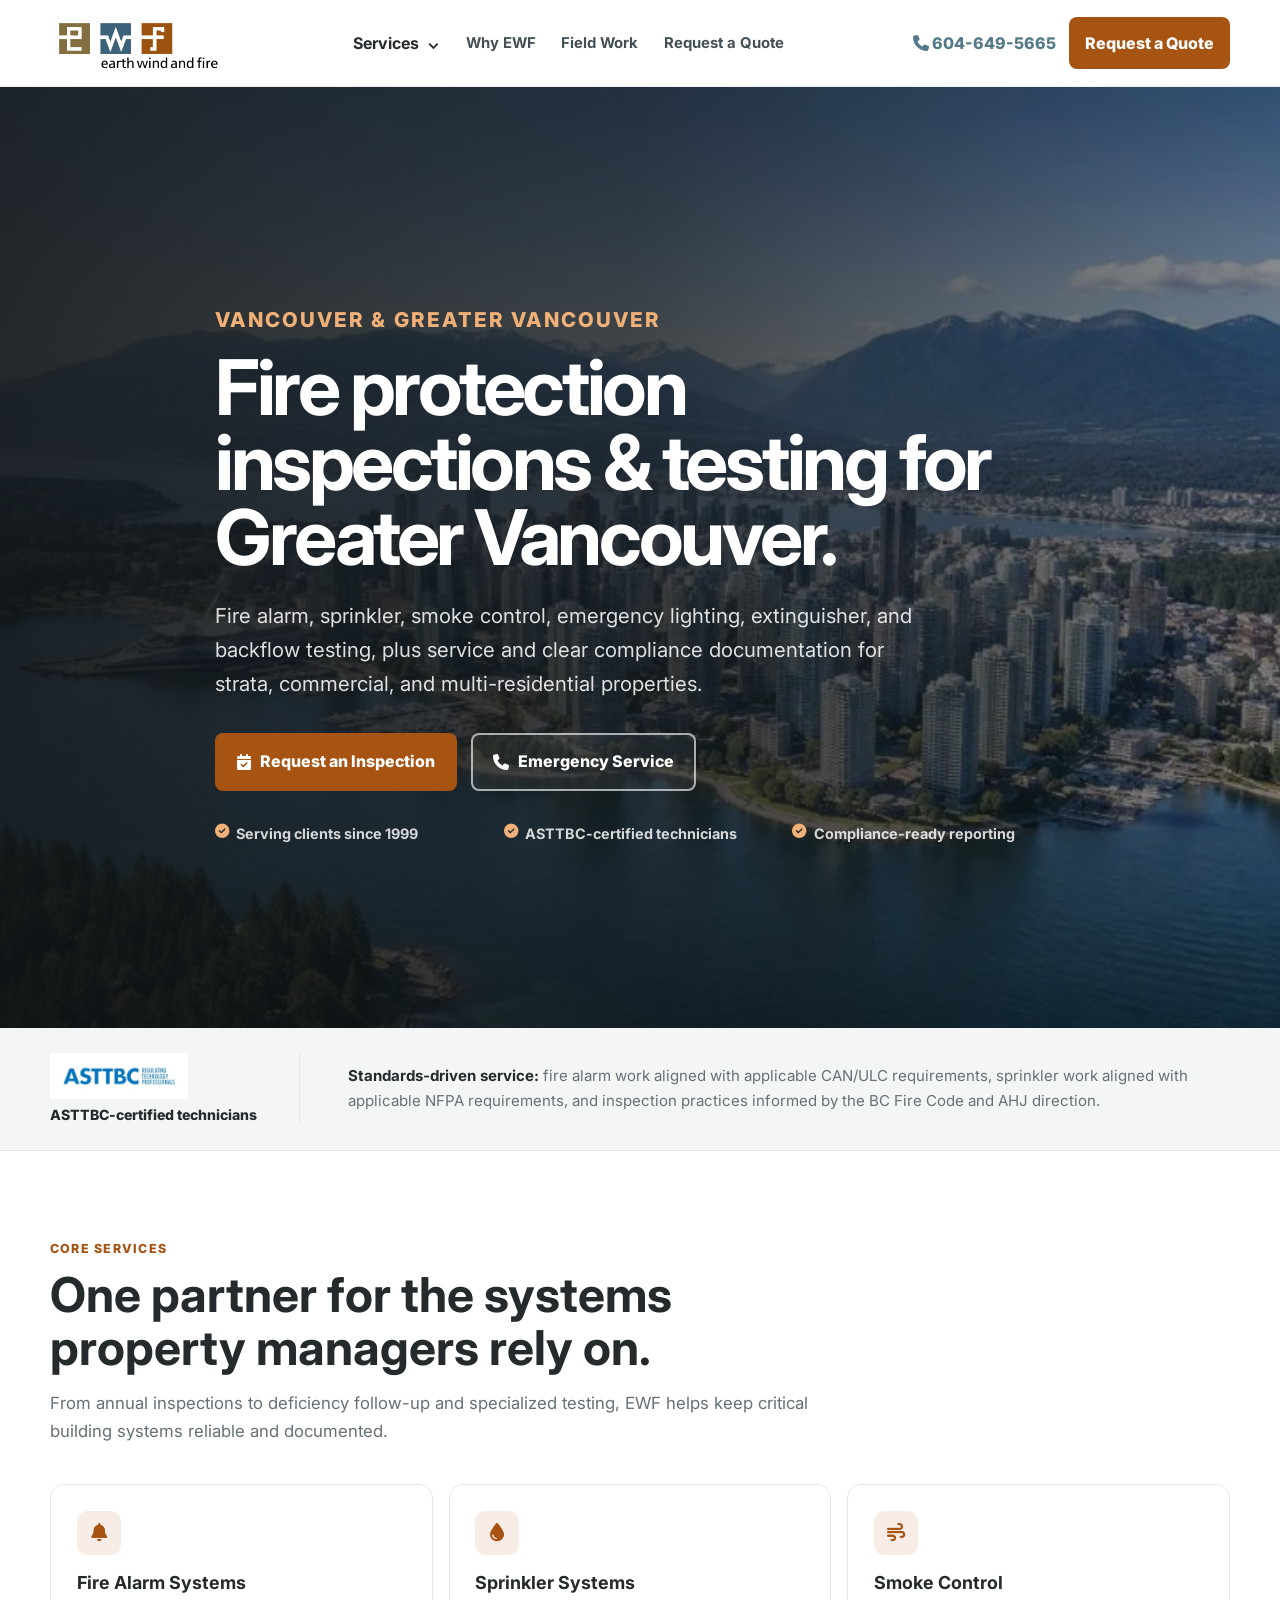
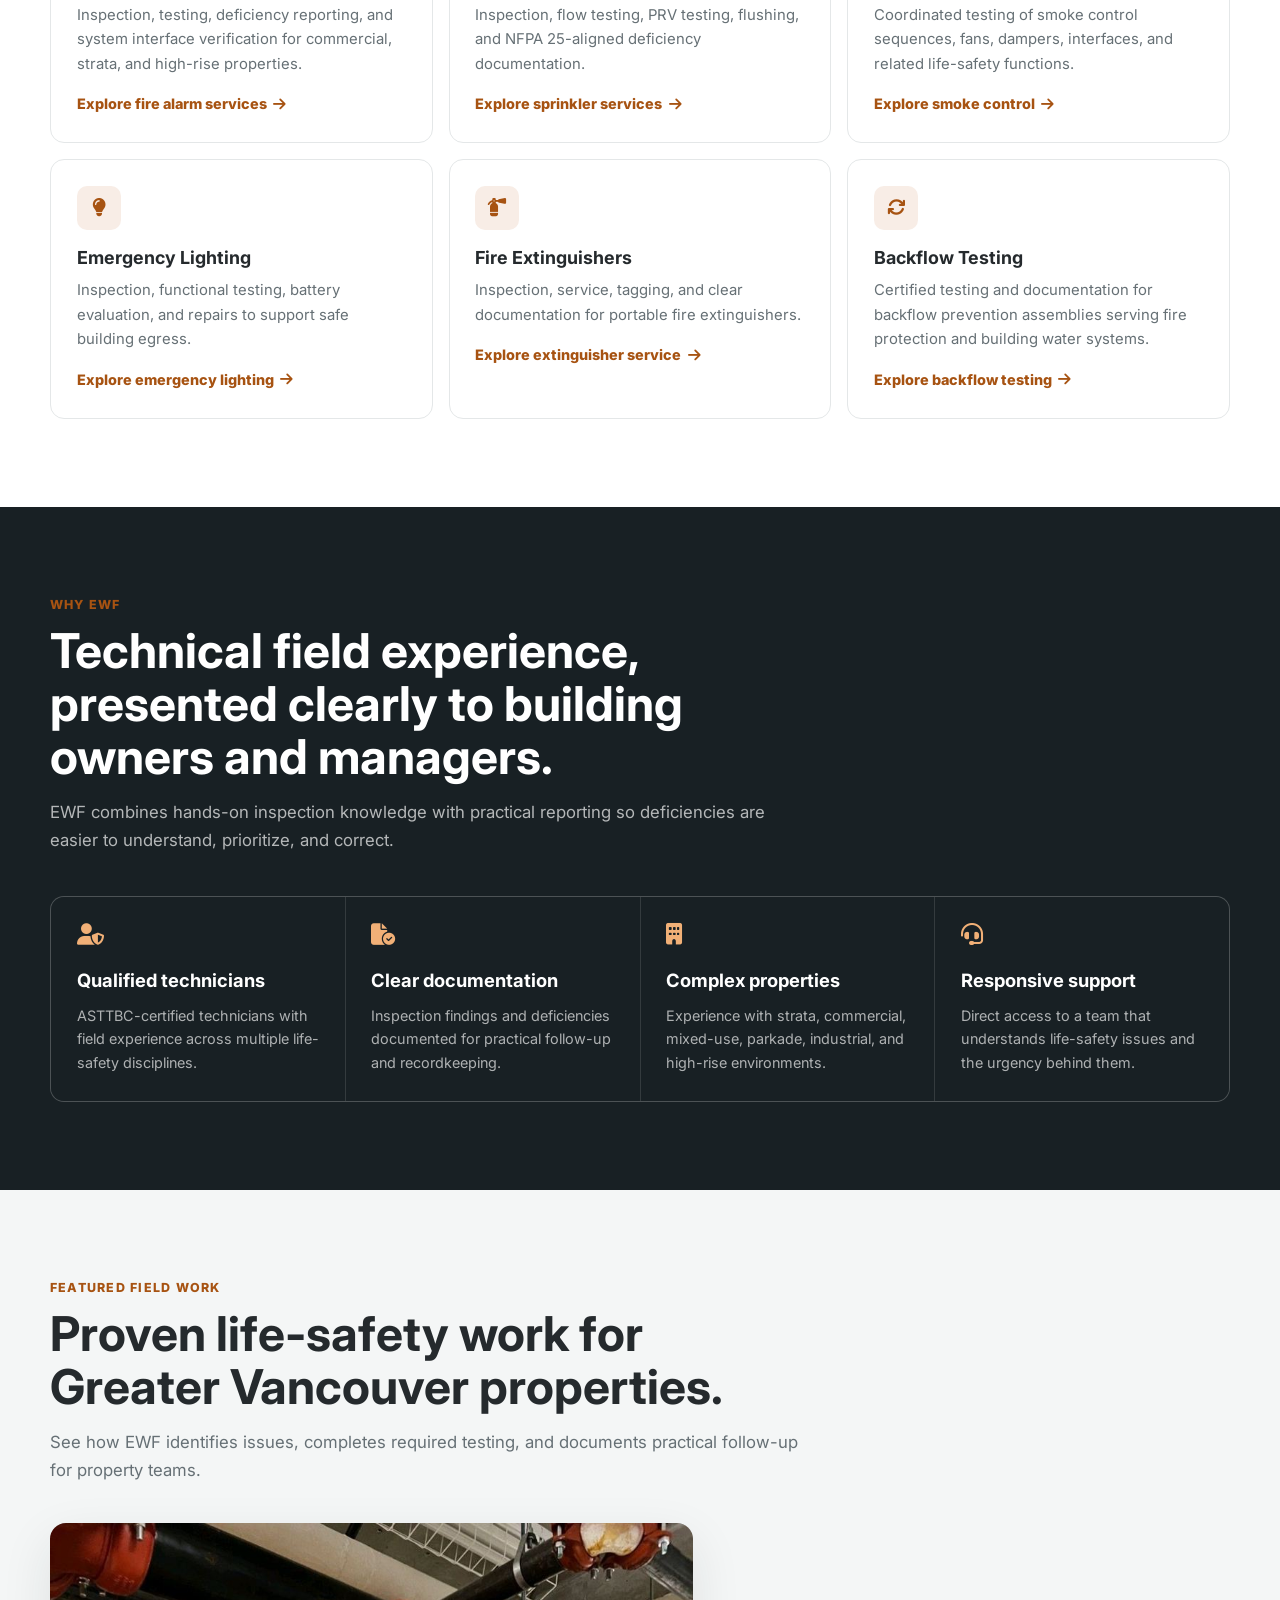
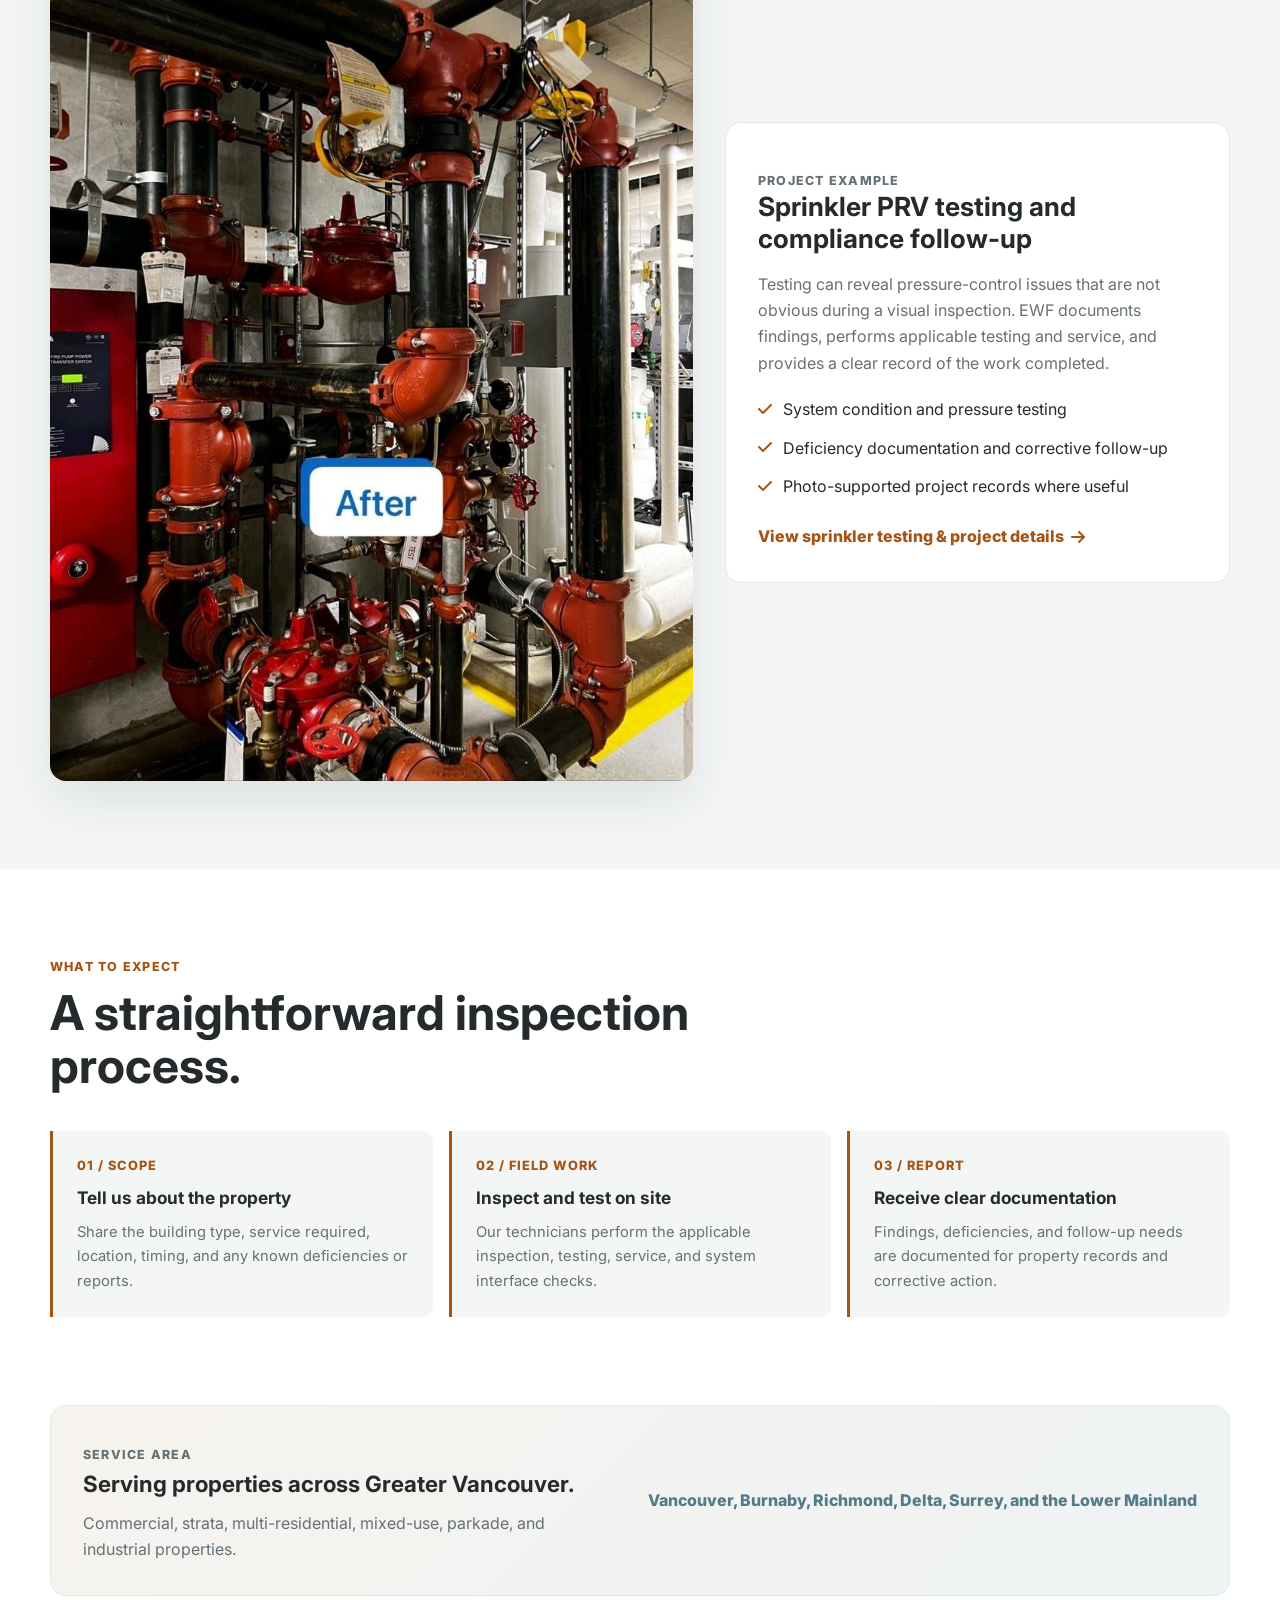
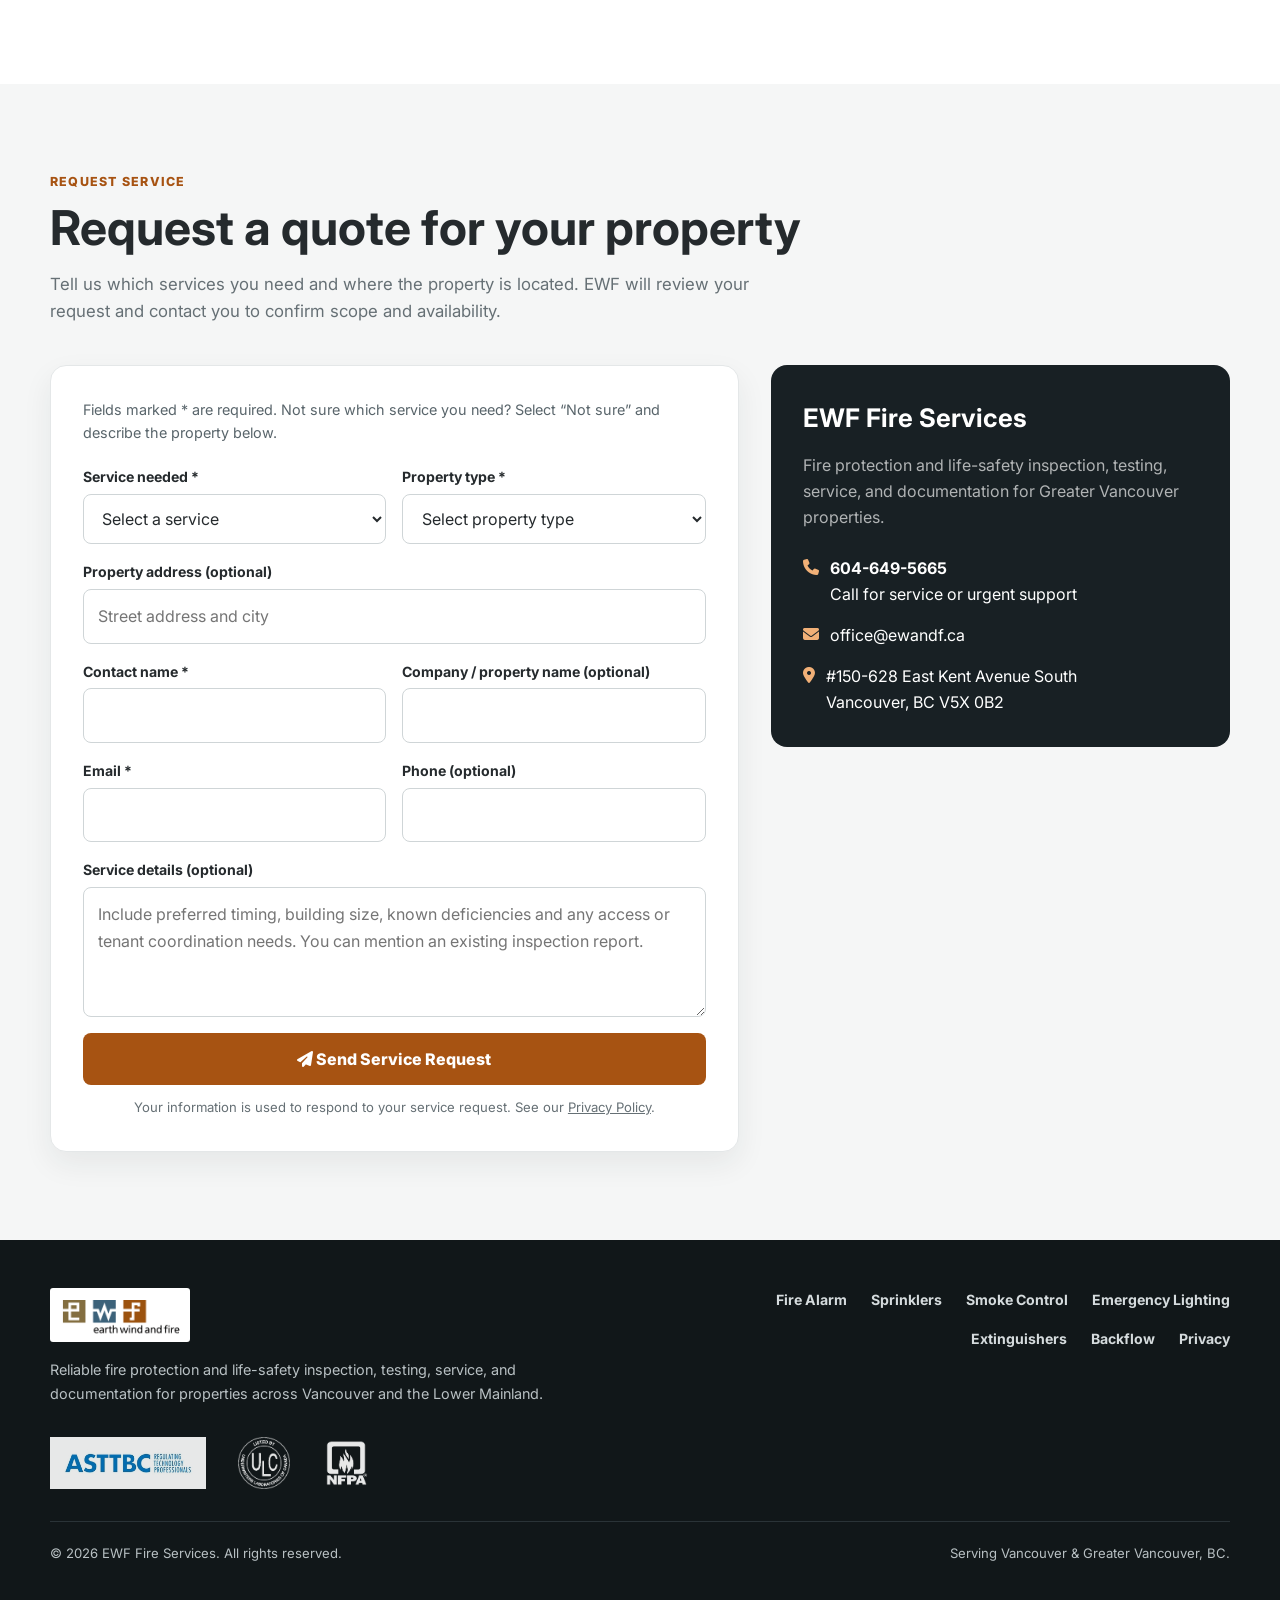
==== commit 93a54aea: "Improve service enquiries, mobile navigation and measurement Add buyer planning content and a dedica" ====
--- a/index.html
+++ b/index.html
@@ -186,7 +186,7 @@
     .area-cities { font-weight: 800; color: var(--wind); }
 
     .contact { background: #f5f6f6; }
-    .contact-grid { display: grid; grid-template-columns: .8fr 1.2fr; gap: 2rem; margin-top: 2.4rem; align-items: start; }
+    .contact-grid { display: grid; grid-template-columns: 1.2fr .8fr; gap: 2rem; margin-top: 2.4rem; align-items: start; }
     .contact-card { background: #182024; color: white; border-radius: 16px; padding: 2rem; }
     .contact-card h3 { font-size: 1.6rem; }
     .contact-card p { color: rgba(255,255,255,.66); margin-top: .8rem; }
@@ -263,6 +263,10 @@
     }
   </style>
 
+  <link rel="stylesheet" href="/navigation.css" />
+  <script>document.documentElement.classList.add('js');</script>
+  <script src="/nav.js" defer></script>
+  <script src="/enquiry.js"></script>
   <!-- Google tag (gtag.js) -->
   <script async src="https://www.googletagmanager.com/gtag/js?id=G-9ZJPP9CTGQ"></script>
   <script>
@@ -283,7 +287,18 @@
       </a>
 
       <nav id="primary-nav" aria-label="Primary navigation">
-        <a href="#services">Services</a>
+        <details class="service-menu">
+          <summary>Services</summary>
+          <div class="service-menu-links">
+            <a href="/fire-alarm-systems">Fire Alarm</a>
+            <a href="/sprinkler-systems">Sprinklers</a>
+            <a href="/smoke-control-systems">Smoke Control</a>
+            <a href="/emergency-lighting">Emergency Lighting</a>
+            <a href="/fire-extinguishers">Fire Extinguishers</a>
+            <a href="/backflow-testing">Backflow Testing</a>
+            <a href="/#services">All Services</a>
+          </div>
+        </details>
         <a href="#why-ewf">Why EWF</a>
         <a href="#work">Field Work</a>
         <a href="#contact">Request a Quote</a>
@@ -368,7 +383,7 @@
             <div class="service-icon"><i class="fa-solid fa-arrows-rotate"></i></div>
             <h3>Backflow Testing</h3>
             <p>Certified testing and documentation for backflow prevention assemblies serving fire protection and building water systems.</p>
-            <a href="#contact">Request backflow testing <i class="fa-solid fa-arrow-right"></i></a>
+            <a href="/backflow-testing">Explore backflow testing <i class="fa-solid fa-arrow-right"></i></a>
           </article>
         </div>
       </div>
@@ -470,23 +485,15 @@
     <section class="contact" id="contact">
       <div class="container">
         <p class="eyebrow">Request service</p>
-        <h2 class="section-title">Give us the basics. We'll take it from there.</h2>
-        <p class="section-lead">A little property information upfront helps EWF respond faster and makes it easier to determine the right inspection or service scope.</p>
+        <h2 class="section-title">Request a quote for your property</h2>
+        <p class="section-lead">Tell us which services you need and where the property is located. EWF will review your request and contact you to confirm scope and availability.</p>
 
         <div class="contact-grid">
-          <aside class="contact-card">
-            <h3>EWF Fire Services</h3>
-            <p>Fire protection and life-safety inspection, testing, service, and documentation for Greater Vancouver properties.</p>
-            <div class="contact-links">
-              <a href="tel:6046495665"><i class="fa-solid fa-phone"></i><span><strong>604-649-5665</strong><br>Call for service or urgent support</span></a>
-              <a href="mailto:office@ewandf.ca"><i class="fa-solid fa-envelope"></i><span>office@ewandf.ca</span></a>
-              <div><i class="fa-solid fa-location-dot"></i><span>#150-628 East Kent Avenue South<br>Vancouver, BC V5X 0B2</span></div>
-            </div>
-          </aside>
-
-          <form action="https://formsubmit.co/office@ewandf.ca" method="POST">
+          <form id="enquiry-form" action="https://formsubmit.co/office@ewandf.ca" method="POST">
             <input type="hidden" name="_next" value="https://ewfservices.ca/thank-you.html" />
             <input type="hidden" name="_subject" value="New EWF website service request" />
+            <input type="hidden" name="source_page" value="/" />
+            <p class="form-intro">Fields marked * are required. Not sure which service you need? Select “Not sure” and describe the property below.</p>
             <div class="honeypot" aria-hidden="true">
               <label for="website">Website</label>
               <input type="text" id="website" name="_honey" tabindex="-1" autocomplete="off" />
@@ -505,6 +512,7 @@
                   <option>Fire Extinguishers</option>
                   <option>Multiple Services</option>
                   <option>Emergency / Troubleshooting</option>
+                  <option>Not sure</option>
                 </select>
               </div>
               <div class="field">
@@ -516,10 +524,21 @@
                   <option>Industrial</option>
                   <option>Mixed Use</option>
                   <option>Other</option>
+                  <option>Not sure</option>
                 </select>
               </div>
+              <div class="field full" id="request-type-field" hidden>
+                <label for="request-type">Sprinkler service (optional)</label>
+                <select id="request-type" name="request_type" disabled>
+                  <option value="">Select a service, or leave blank if unsure</option>
+                  <option value="annual-inspection">Annual inspection</option>
+                  <option value="five-year-inspection">Five-year internal inspection</option>
+                  <option value="prv-service">Pressure reducing valve (PRV) service</option>
+                  <option value="deficiency-follow-up">Deficiency follow-up</option>
+                </select>
+              </div>
               <div class="field full">
-                <label for="property-address">Property address</label>
+                <label for="property-address">Property address (optional)</label>
                 <input id="property-address" name="property_address" type="text" autocomplete="street-address" placeholder="Street address and city" />
               </div>
               <div class="field">
@@ -527,7 +546,7 @@
                 <input id="contact-name" name="name" type="text" autocomplete="name" required />
               </div>
               <div class="field">
-                <label for="company">Company / property name</label>
+                <label for="company">Company / property name (optional)</label>
                 <input id="company" name="company" type="text" autocomplete="organization" />
               </div>
               <div class="field">
@@ -535,18 +554,28 @@
                 <input id="contact-email" name="email" type="email" autocomplete="email" required />
               </div>
               <div class="field">
-                <label for="contact-phone">Phone</label>
+                <label for="contact-phone">Phone (optional)</label>
                 <input id="contact-phone" name="phone" type="tel" autocomplete="tel" />
               </div>
               <div class="field full">
-                <label for="contact-message">Service details</label>
-                <textarea id="contact-message" name="message" placeholder="Tell us what you need, preferred timing, known deficiencies, building size, or anything else that helps us understand the scope."></textarea>
+                <label for="contact-message">Service details (optional)</label>
+                <textarea id="contact-message" name="message" placeholder="Include preferred timing, building size, known deficiencies and any access or tenant coordination needs. You can mention an existing inspection report."></textarea>
               </div>
             </div>
 
             <button class="submit-btn" type="submit"><i class="fa-solid fa-paper-plane"></i> Send Service Request</button>
             <p class="form-note">Your information is used to respond to your service request. See our <a href="/privacy-policy">Privacy Policy</a>.</p>
           </form>
+
+          <aside class="contact-card">
+            <h3>EWF Fire Services</h3>
+            <p>Fire protection and life-safety inspection, testing, service, and documentation for Greater Vancouver properties.</p>
+            <div class="contact-links">
+              <a href="tel:6046495665"><i class="fa-solid fa-phone"></i><span><strong>604-649-5665</strong><br>Call for service or urgent support</span></a>
+              <a href="mailto:office@ewandf.ca"><i class="fa-solid fa-envelope"></i><span>office@ewandf.ca</span></a>
+              <div><i class="fa-solid fa-location-dot"></i><span>#150-628 East Kent Avenue South<br>Vancouver, BC V5X 0B2</span></div>
+            </div>
+          </aside>
         </div>
       </div>
     </section>
@@ -565,6 +594,7 @@
           <a href="/smoke-control-systems">Smoke Control</a>
           <a href="/emergency-lighting">Emergency Lighting</a>
           <a href="/fire-extinguishers">Extinguishers</a>
+          <a href="/backflow-testing">Backflow</a>
           <a href="/privacy-policy">Privacy</a>
         </div>
       </div>
@@ -585,26 +615,6 @@
     <a href="#contact"><i class="fa-solid fa-file-signature"></i> Request Quote</a>
   </div>
 
-  <script>
-    const menuToggle = document.querySelector('.menu-toggle');
-    const primaryNav = document.getElementById('primary-nav');
-
-    menuToggle?.addEventListener('click', () => {
-      const isOpen = primaryNav.classList.toggle('open');
-      menuToggle.setAttribute('aria-expanded', String(isOpen));
-      menuToggle.setAttribute('aria-label', isOpen ? 'Close menu' : 'Open menu');
-      menuToggle.querySelector('i').className = isOpen ? 'fa-solid fa-xmark' : 'fa-solid fa-bars';
-    });
-
-    primaryNav?.querySelectorAll('a').forEach(link => {
-      link.addEventListener('click', () => {
-        primaryNav.classList.remove('open');
-        menuToggle?.setAttribute('aria-expanded', 'false');
-        menuToggle?.setAttribute('aria-label', 'Open menu');
-        const icon = menuToggle?.querySelector('i');
-        if (icon) icon.className = 'fa-solid fa-bars';
-      });
-    });
-  </script>
+
 </body>
 </html>
--- a/navigation.css
+++ b/navigation.css
@@ -0,0 +1,83 @@
+/* Shared, keyboard-accessible navigation and contact actions. */
+[hidden] { display: none !important; }
+a:focus-visible, button:focus-visible, summary:focus-visible {
+  outline: 3px solid #547a89;
+  outline-offset: 4px;
+}
+.service-menu {
+  position: relative; margin: 0; padding: 0; border: 0;
+  border-radius: 0; overflow: visible; background: transparent;
+}
+.service-menu > summary {
+  display: flex; align-items: center; gap: .5rem;
+  padding: .5rem 0; min-height: 44px; color: inherit;
+  font: inherit; font-weight: 700; line-height: inherit;
+  cursor: pointer; list-style: none;
+}
+.service-menu > summary::-webkit-details-marker { display: none; }
+.service-menu > summary::after { content: '⌄'; font-size: 1em; margin: 0; }
+.service-menu[open] > summary::after { content: '⌃'; transform: none; }
+.service-menu-links {
+  position: absolute; top: 100%; left: 0; min-width: 260px; padding: .5rem;
+  background: #fff; border: 1px solid #e0e0e0; border-radius: 10px;
+  box-shadow: 0 12px 30px rgba(0,0,0,.12);
+}
+.service-menu-links a { display: block; padding: .7rem .8rem; border-radius: 6px; }
+.service-menu-links a:hover, .service-menu-links a:focus-visible { background: #f5f6f6; }
+.service-menu-links a[aria-current="page"] { color: #a75312; background: #f8ede6; }
+.phone-number a { text-decoration: none; color: inherit; }
+.contact-grid > *, .field { min-width: 0; }
+input, select, textarea { min-width: 0; max-width: 100%; }
+.form-intro { margin-bottom: 1.25rem; color: #59656b; font-size: .9rem; }
+.service-planning .section-narrow { padding-top: 2.5rem; padding-bottom: 2.5rem; }
+.service-planning .body-text { margin-bottom: 1rem; }
+.mobile-action-bar { display: none; }
+
+@media (max-width: 1100px) {
+  header { flex-wrap: nowrap; padding: .75rem 1rem; }
+  header:has(.nav-shell) { padding: 0; }
+  header img.logo { height: 52px; }
+  .phone-number { display: none; }
+  .nav-actions .nav-cta { display: none; }
+  .menu-toggle { display: inline-grid; place-items: center; flex-shrink: 0; }
+  #primary-nav {
+    position: absolute; inset: calc(100% + .5rem) 1rem auto;
+    display: flex; flex-direction: column; align-items: stretch; gap: .25rem;
+    max-height: calc(100dvh - 180px); overflow-y: auto;
+    background: #fff; border: 1px solid #e0e0e0; border-radius: 10px;
+    box-shadow: 0 12px 30px rgba(0,0,0,.12); padding: .75rem;
+    opacity: 1; transform: none; pointer-events: auto; visibility: visible;
+  }
+  .js #primary-nav:not(.open) { display: none; }
+  #primary-nav a, .service-menu > summary { min-height: 44px; padding: .75rem; border-radius: 6px; }
+  .service-menu-links { position: static; min-width: 0; padding: 0 0 0 .5rem; border: 0; border-left: 2px solid #e0e0e0; border-radius: 0; box-shadow: none; }
+  .nav-call { display: block; color: #a75312; }
+  html:not(.js) header, html:not(.js) .nav-shell { flex-wrap: wrap; height: auto; }
+  html:not(.js) #primary-nav { position: static; width: 100%; max-height: none; margin: .75rem 0; }
+  html:not(.js) .menu-toggle { display: none; }
+  html:not(.js) .nav-actions { margin: 0 0 .75rem; }
+}
+
+@media (max-width: 640px) {
+  body { padding-bottom: calc(58px + env(safe-area-inset-bottom, 0px)); }
+  html { scroll-padding-bottom: 90px; }
+  input, select, textarea { font-size: 16px; }
+  #enquiry-form { padding: 1.25rem; }
+  .mobile-action-bar {
+    position: fixed; inset: auto 0 0; z-index: 1100;
+    display: grid; grid-template-columns: 1fr 1fr; gap: 1px;
+    background: #d8dcde; border-top: 1px solid #d8dcde;
+    padding-bottom: env(safe-area-inset-bottom, 0px);
+  }
+  .mobile-action-bar a {
+    display: flex; align-items: center; justify-content: center; gap: .45rem;
+    min-height: 58px; padding: .5rem; text-decoration: none;
+    font-weight: 700; background: #fff; color: #182024;
+  }
+  .mobile-action-bar a:last-child { background: #a75312; color: #fff; }
+}
+
+@media (prefers-reduced-motion: reduce) {
+  html { scroll-behavior: auto; }
+  *, *::before, *::after { transition: none !important; }
+}
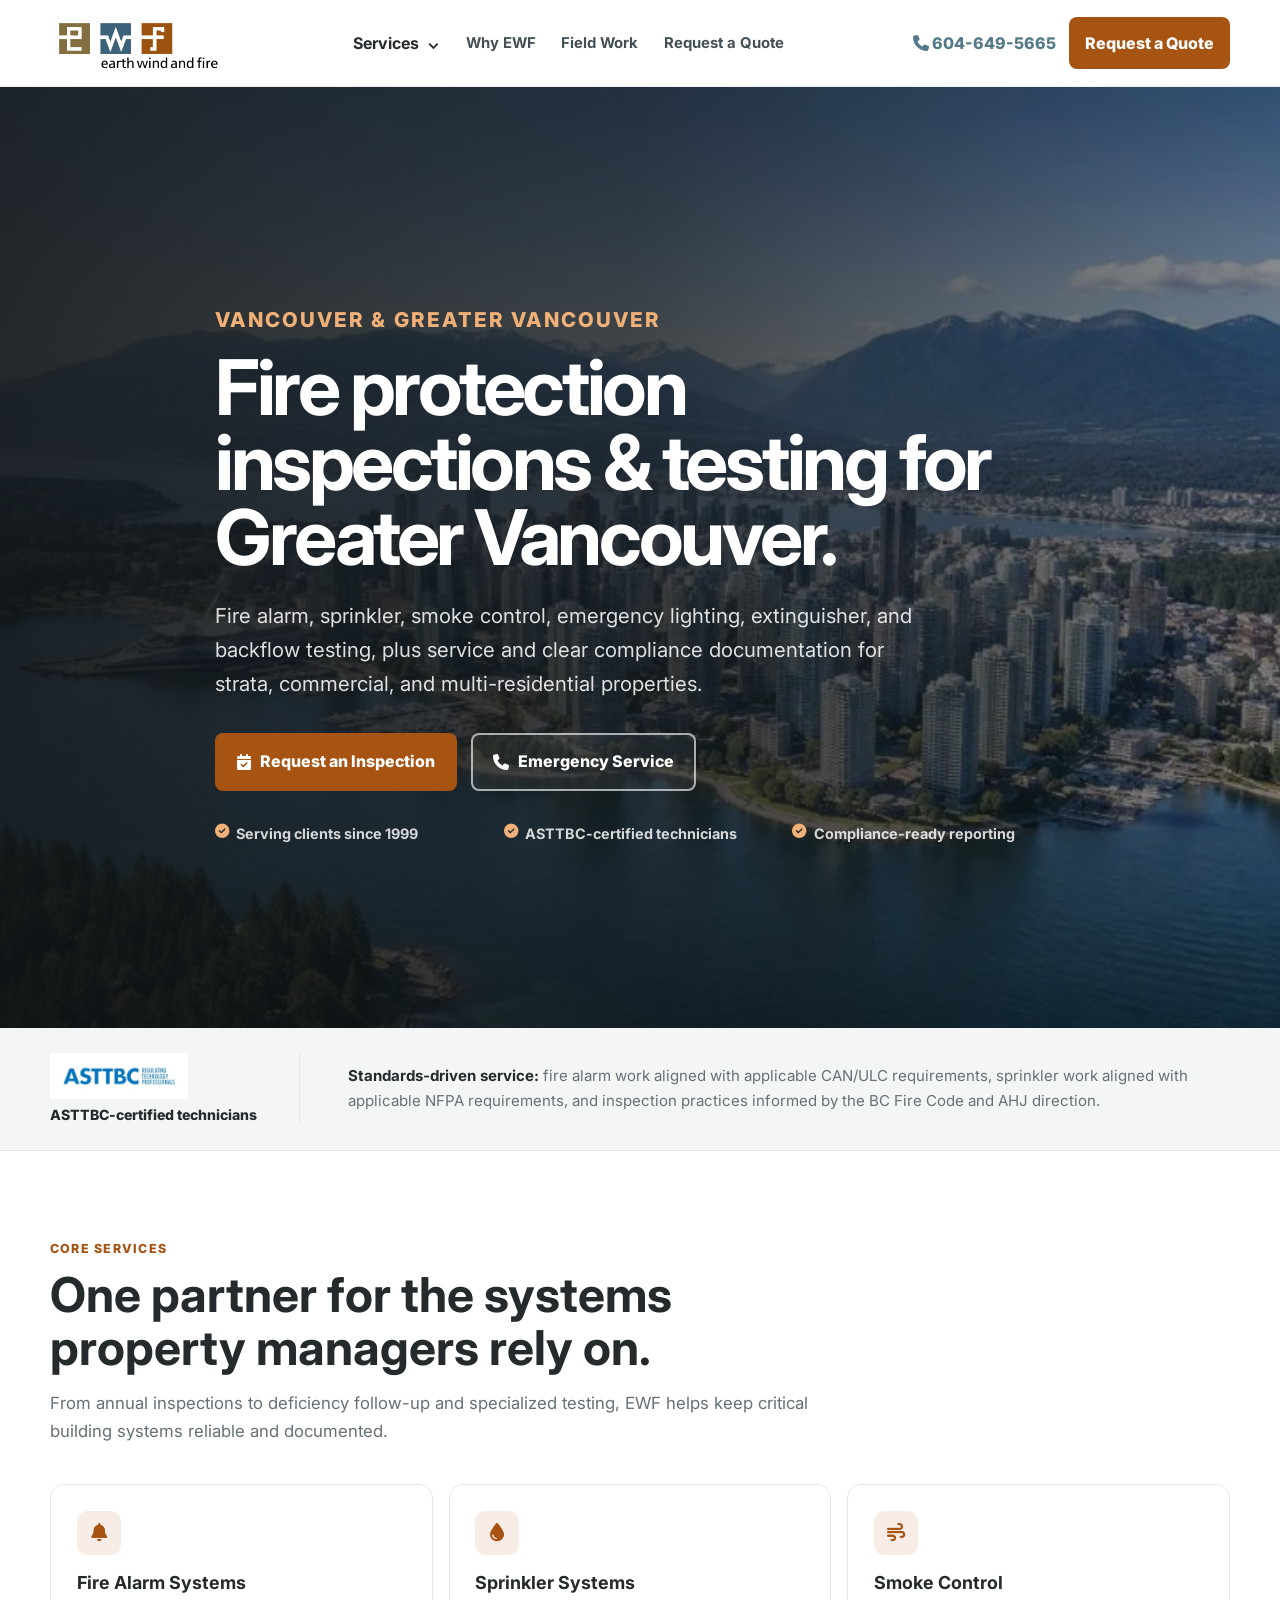
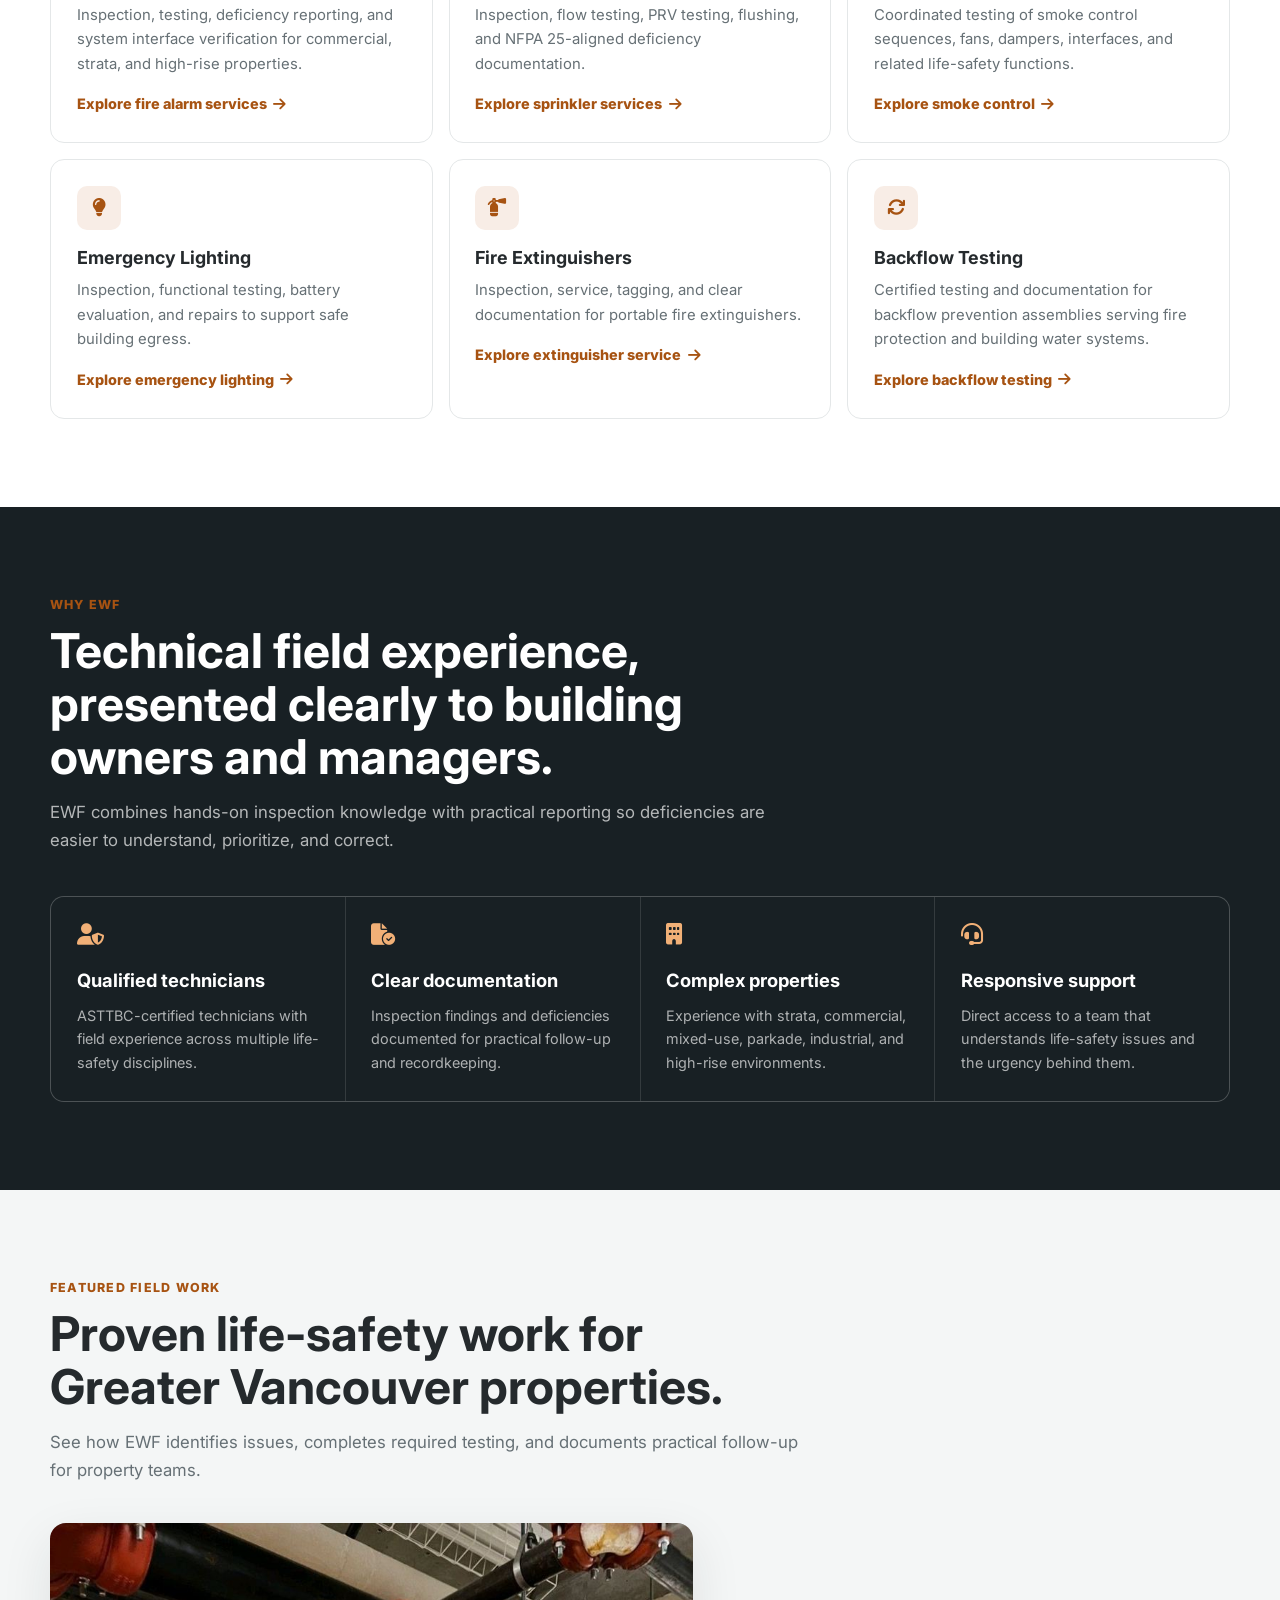
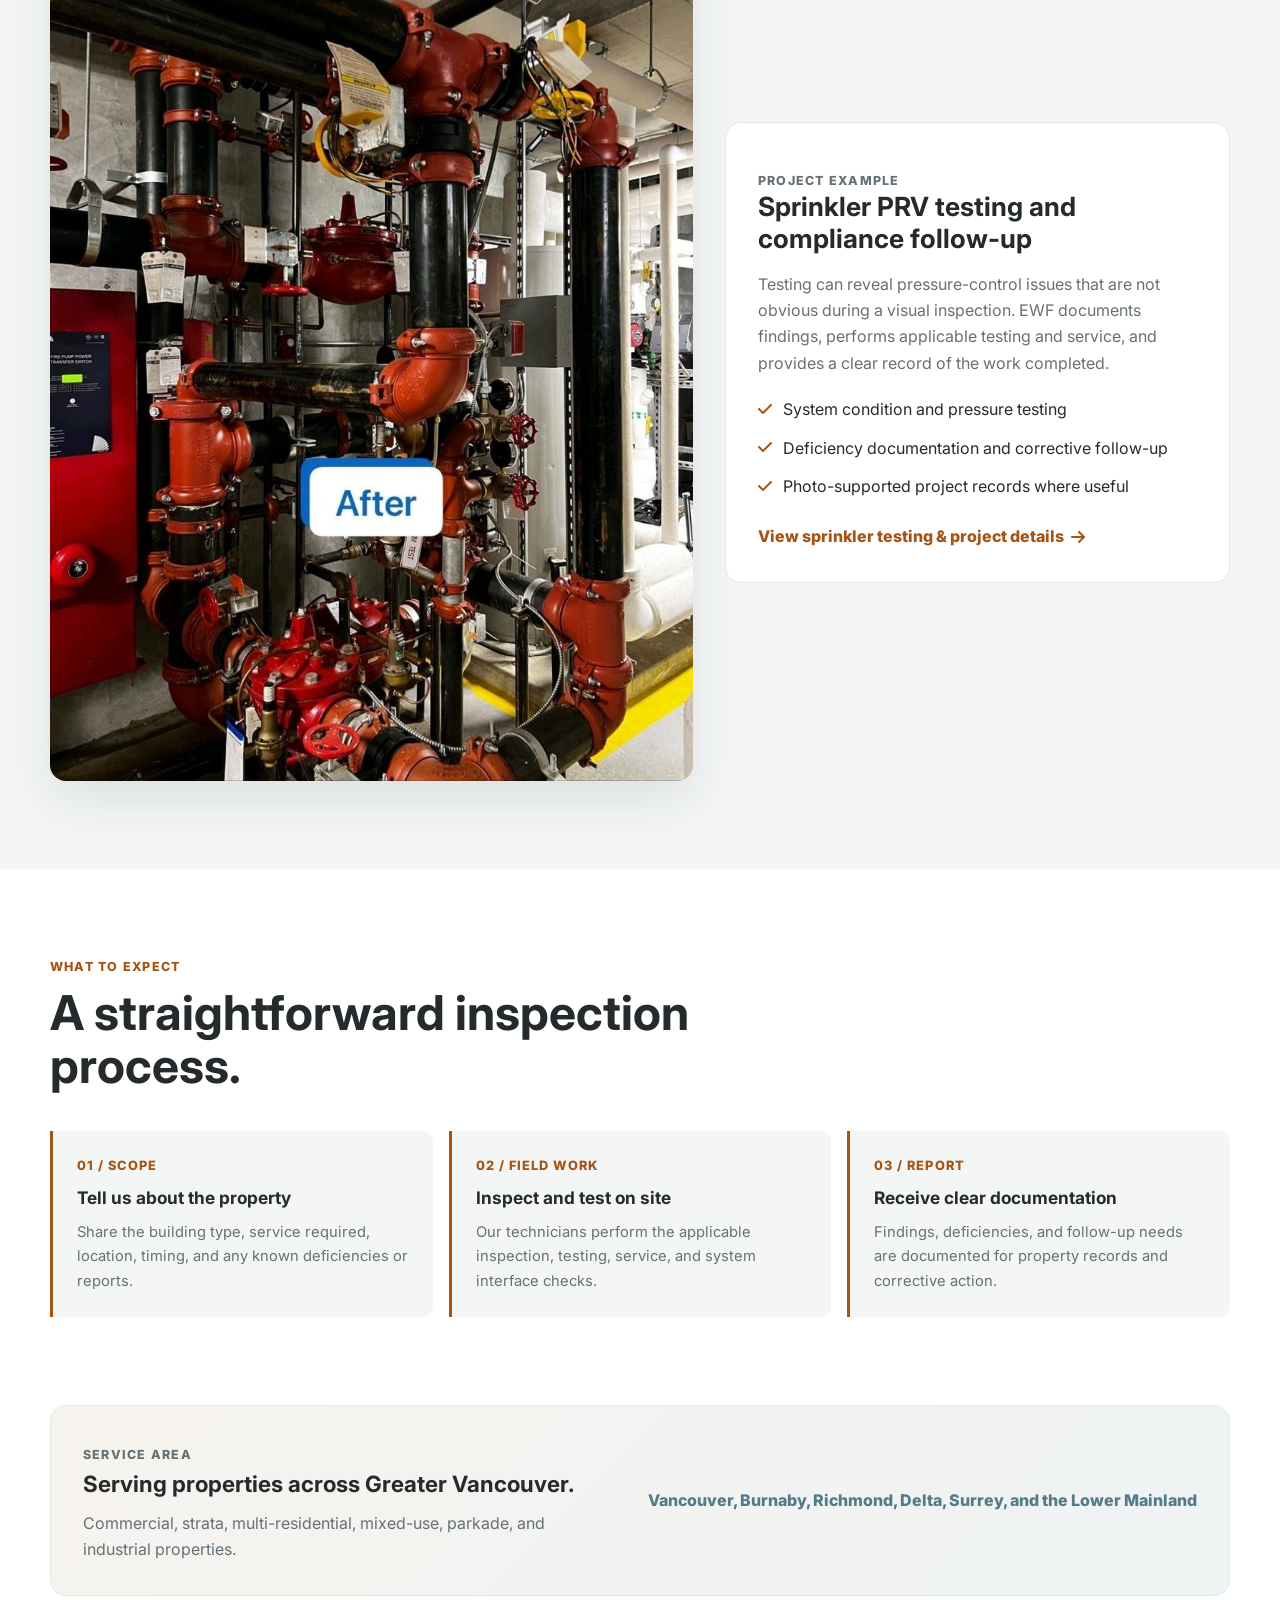
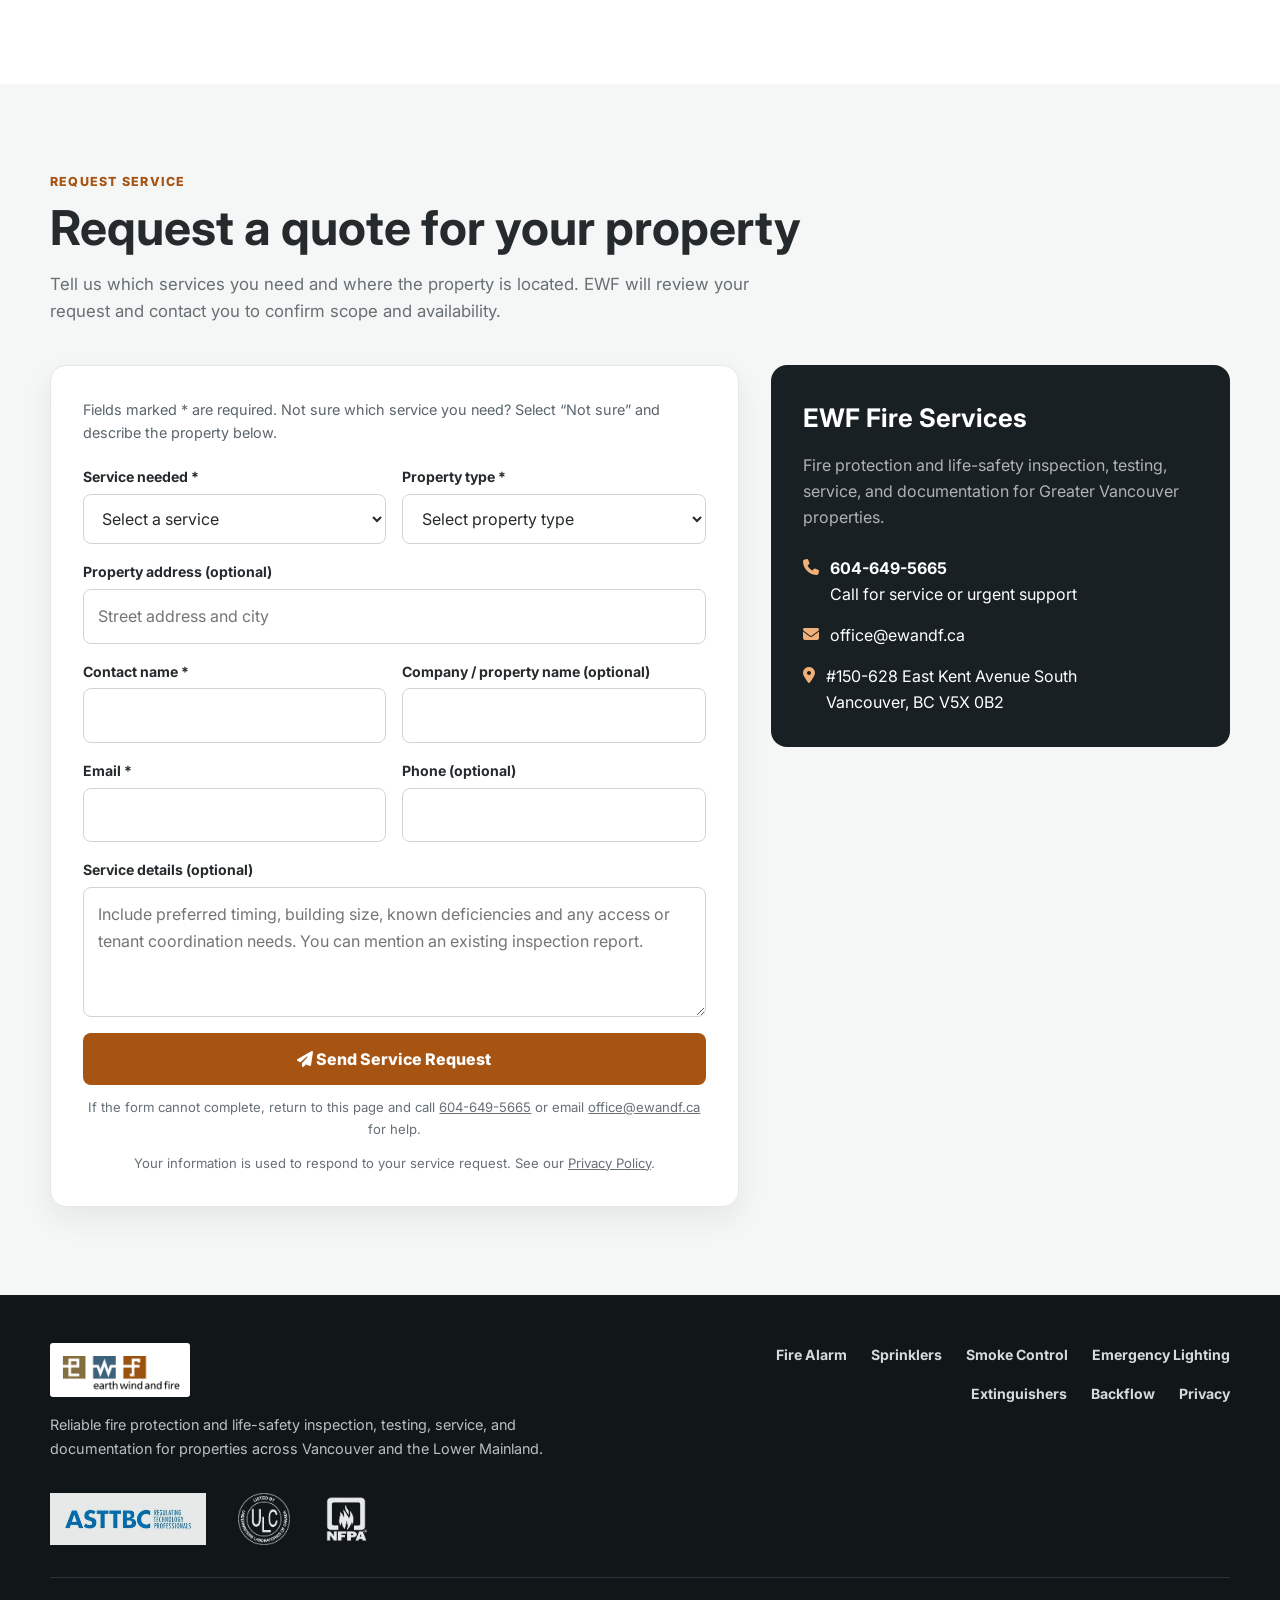
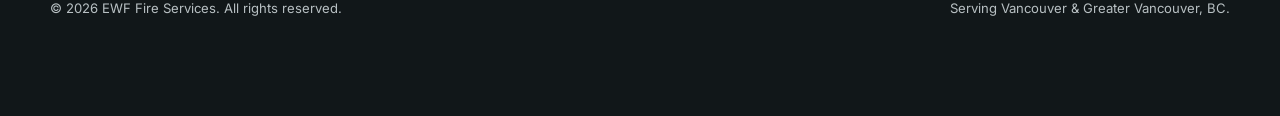
==== commit b6af3e4a: "Preserve offline enquiries and document production verification" ====
--- a/index.html
+++ b/index.html
@@ -54,7 +54,7 @@
         {"@type":"Offer","itemOffered":{"@type":"Service","name":"Smoke Control System Testing & Coordination","url":"https://ewfservices.ca/smoke-control-systems"}},
         {"@type":"Offer","itemOffered":{"@type":"Service","name":"Emergency Lighting Testing","url":"https://ewfservices.ca/emergency-lighting"}},
         {"@type":"Offer","itemOffered":{"@type":"Service","name":"Fire Extinguisher Service & Inspection","url":"https://ewfservices.ca/fire-extinguishers"}},
-        {"@type":"Offer","itemOffered":{"@type":"Service","name":"Backflow Testing","url":"https://ewfservices.ca/#contact"}}
+        {"@type":"Offer","itemOffered":{"@type":"Service","name":"Backflow Testing","url":"https://ewfservices.ca/backflow-testing"}}
       ]
     }
   }
@@ -267,13 +267,14 @@
   <script>document.documentElement.classList.add('js');</script>
   <script src="/nav.js" defer></script>
   <script src="/enquiry.js"></script>
+  <script src="/canonical.js"></script>
   <!-- Google tag (gtag.js) -->
   <script async src="https://www.googletagmanager.com/gtag/js?id=G-9ZJPP9CTGQ"></script>
   <script>
     window.dataLayer = window.dataLayer || [];
     function gtag(){dataLayer.push(arguments);}
     gtag('js', new Date());
-    gtag('config', 'G-9ZJPP9CTGQ');
+    gtag('config', 'G-9ZJPP9CTGQ', window.ewfAnalyticsPage || {});
   </script>
 </head>
 <body>
@@ -314,7 +315,7 @@
     </div>
   </header>
 
-  <main id="main">
+  <main id="main" tabindex="-1">
     <section class="hero">
       <div class="container hero-inner">
         <p class="eyebrow">Vancouver & Greater Vancouver</p>
@@ -563,7 +564,9 @@
               </div>
             </div>
 
+            <p id="enquiry-offline" class="form-warning" role="alert" tabindex="-1" hidden>You appear to be offline. Your request has not been sent. Reconnect, then select Send Service Request again. Keep this page open to retain your entries.</p>
             <button class="submit-btn" type="submit"><i class="fa-solid fa-paper-plane"></i> Send Service Request</button>
+            <p class="form-note">If the form cannot complete, return to this page and call <a href="tel:6046495665">604-649-5665</a> or email <a href="mailto:office@ewandf.ca">office@ewandf.ca</a> for help.</p>
             <p class="form-note">Your information is used to respond to your service request. See our <a href="/privacy-policy">Privacy Policy</a>.</p>
           </form>
 
--- a/navigation.css
+++ b/navigation.css
@@ -1,5 +1,10 @@
 /* Shared, keyboard-accessible navigation and contact actions. */
 [hidden] { display: none !important; }
+.skip-link {
+  position: absolute; left: -9999px; top: 0; z-index: 9999;
+  padding: .75rem 1rem; background: #182024; color: #fff;
+}
+.skip-link:focus { left: 1rem; top: 1rem; }
 a:focus-visible, button:focus-visible, summary:focus-visible {
   outline: 3px solid #547a89;
   outline-offset: 4px;
@@ -29,6 +34,11 @@
 .contact-grid > *, .field { min-width: 0; }
 input, select, textarea { min-width: 0; max-width: 100%; }
 .form-intro { margin-bottom: 1.25rem; color: #59656b; font-size: .9rem; }
+.form-warning {
+  margin: 1rem 0; padding: 1rem; border: 2px solid #a75312;
+  border-radius: 6px; background: #fff7ec; color: #542b0b;
+  scroll-margin-top: 100px;
+}
 .service-planning .section-narrow { padding-top: 2.5rem; padding-bottom: 2.5rem; }
 .service-planning .body-text { margin-bottom: 1rem; }
 .mobile-action-bar { display: none; }
@@ -48,14 +58,15 @@
     box-shadow: 0 12px 30px rgba(0,0,0,.12); padding: .75rem;
     opacity: 1; transform: none; pointer-events: auto; visibility: visible;
   }
-  .js #primary-nav:not(.open) { display: none; }
+  .nav-ready #primary-nav:not(.open) { display: none; }
   #primary-nav a, .service-menu > summary { min-height: 44px; padding: .75rem; border-radius: 6px; }
   .service-menu-links { position: static; min-width: 0; padding: 0 0 0 .5rem; border: 0; border-left: 2px solid #e0e0e0; border-radius: 0; box-shadow: none; }
   .nav-call { display: block; color: #a75312; }
-  html:not(.js) header, html:not(.js) .nav-shell { flex-wrap: wrap; height: auto; }
-  html:not(.js) #primary-nav { position: static; width: 100%; max-height: none; margin: .75rem 0; }
-  html:not(.js) .menu-toggle { display: none; }
-  html:not(.js) .nav-actions { margin: 0 0 .75rem; }
+  html:not(.nav-ready) header, html:not(.nav-ready) .nav-shell { flex-wrap: wrap; height: auto; }
+  html:not(.nav-ready) header { position: static; }
+  html:not(.nav-ready) #primary-nav { position: static; width: 100%; max-height: none; margin: .75rem 0; }
+  html:not(.nav-ready) .menu-toggle { display: none; }
+  html:not(.nav-ready) .nav-actions { margin: 0 0 .75rem; }
 }
 
 @media (max-width: 640px) {
